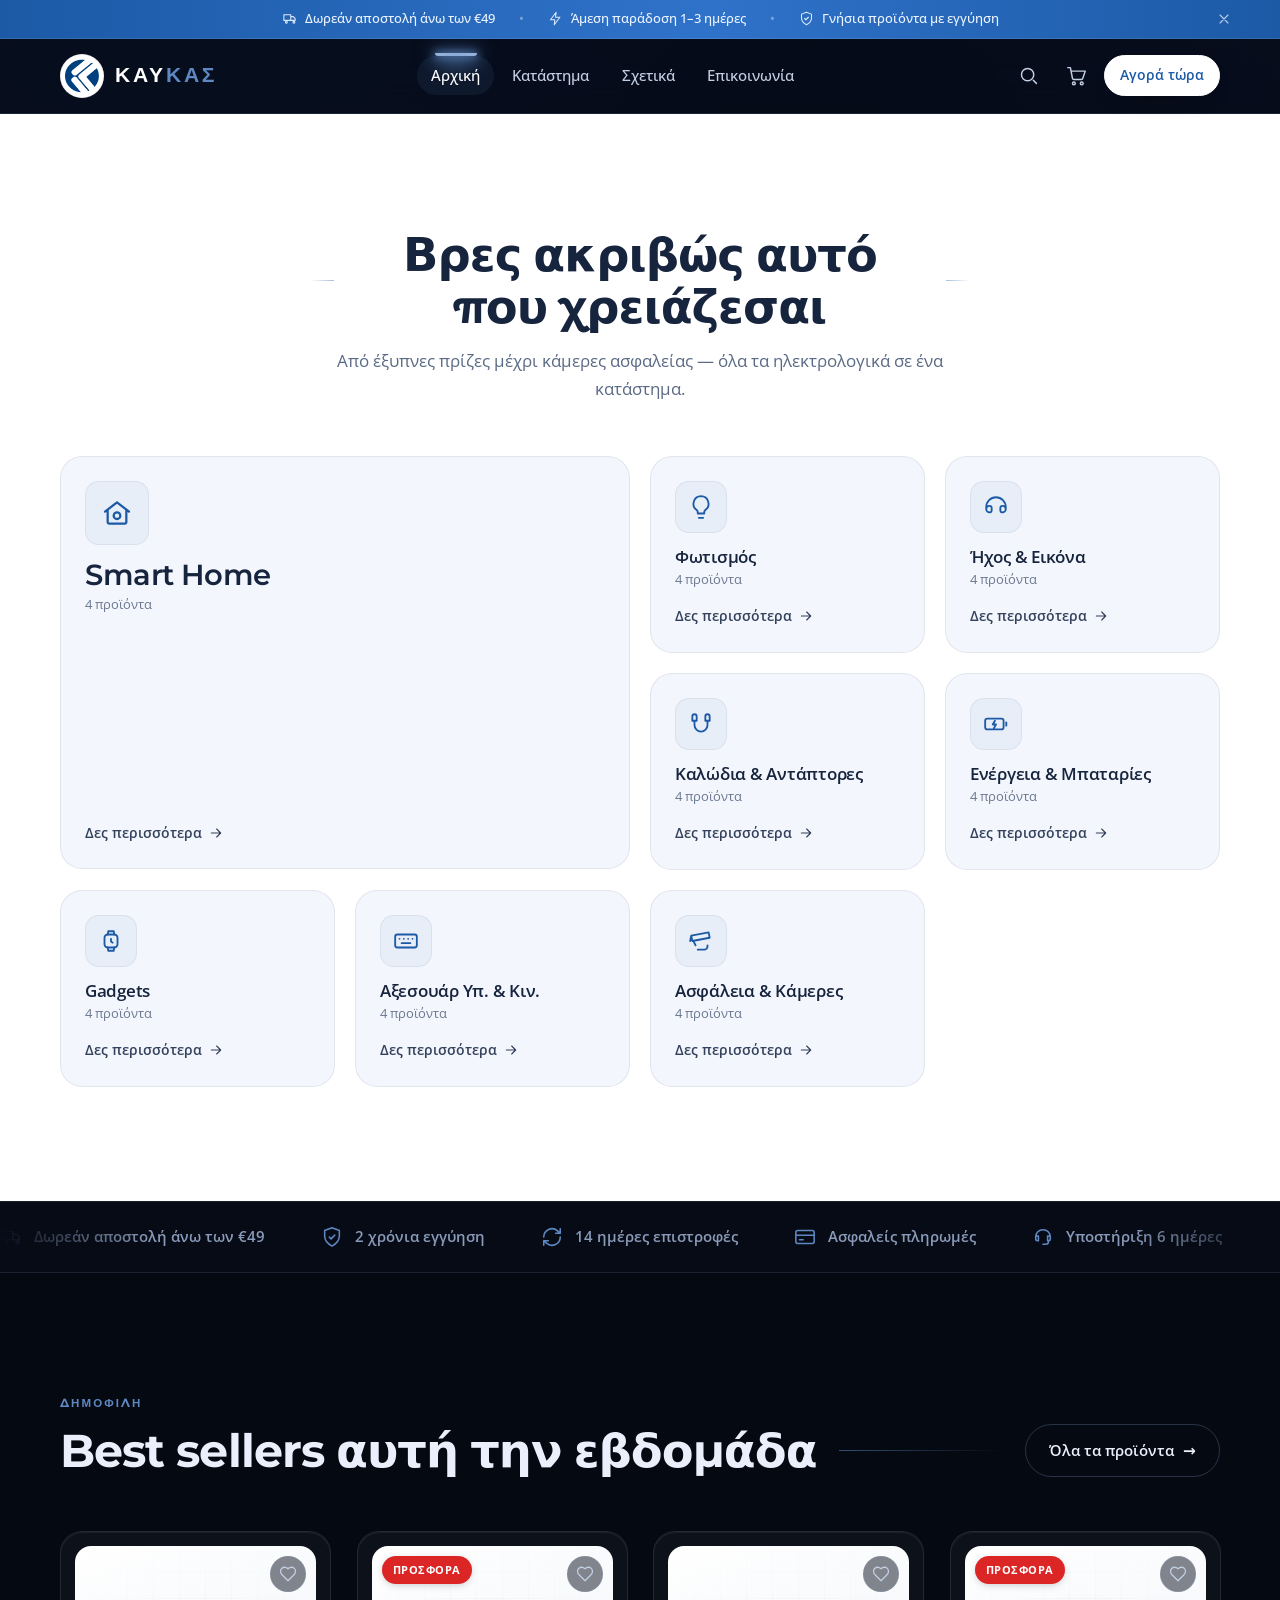
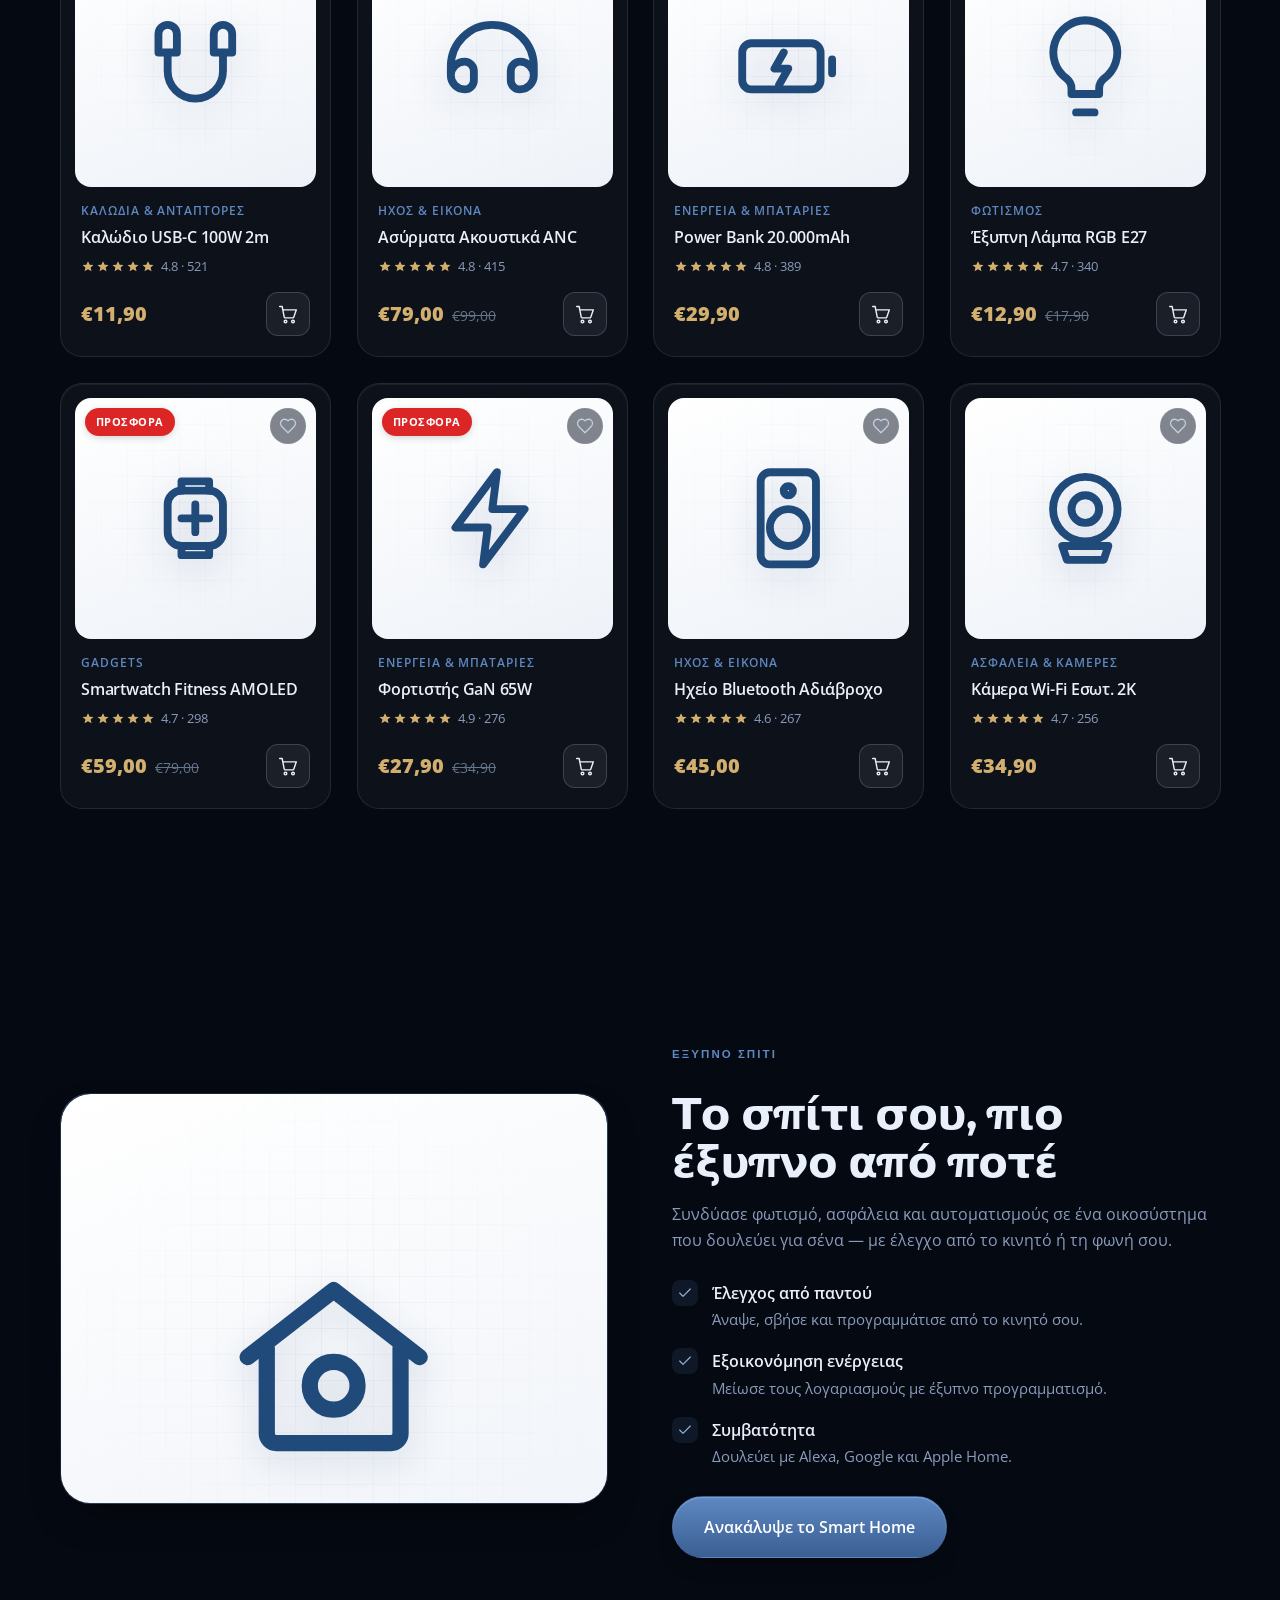
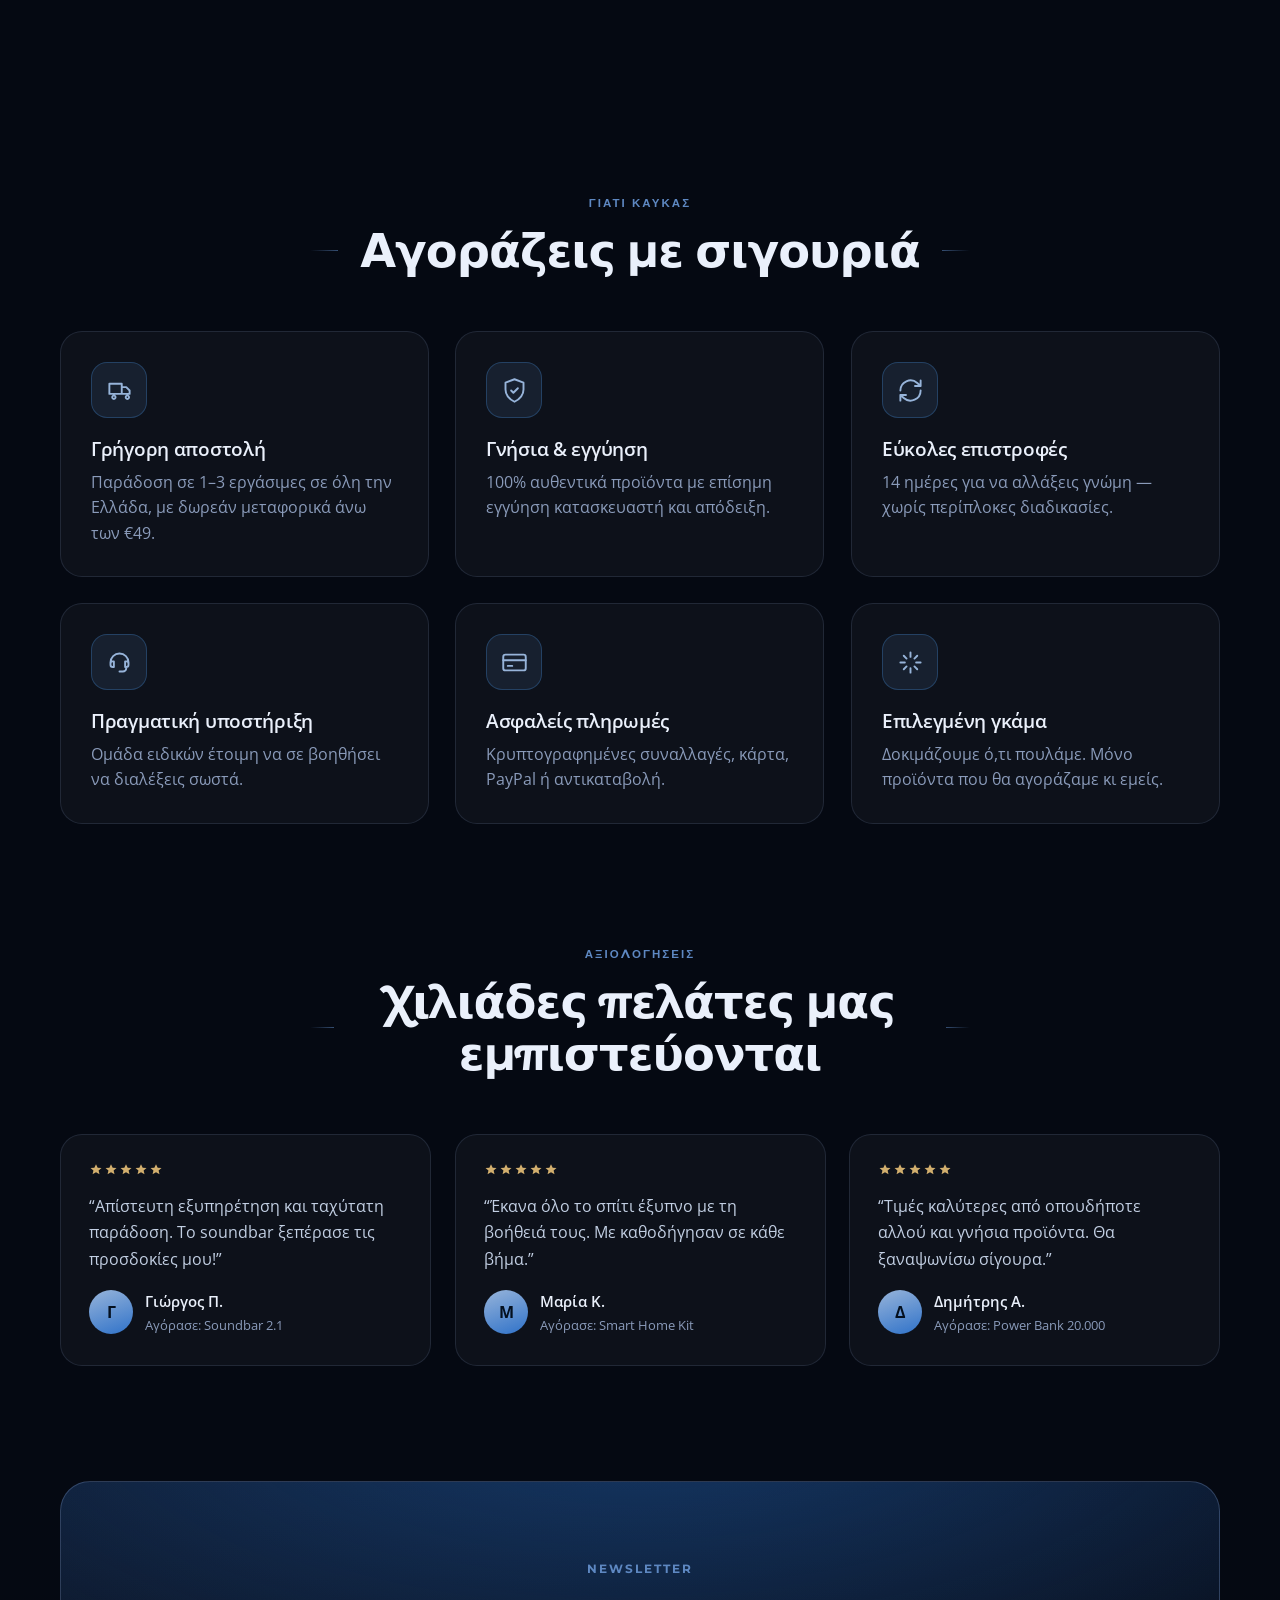
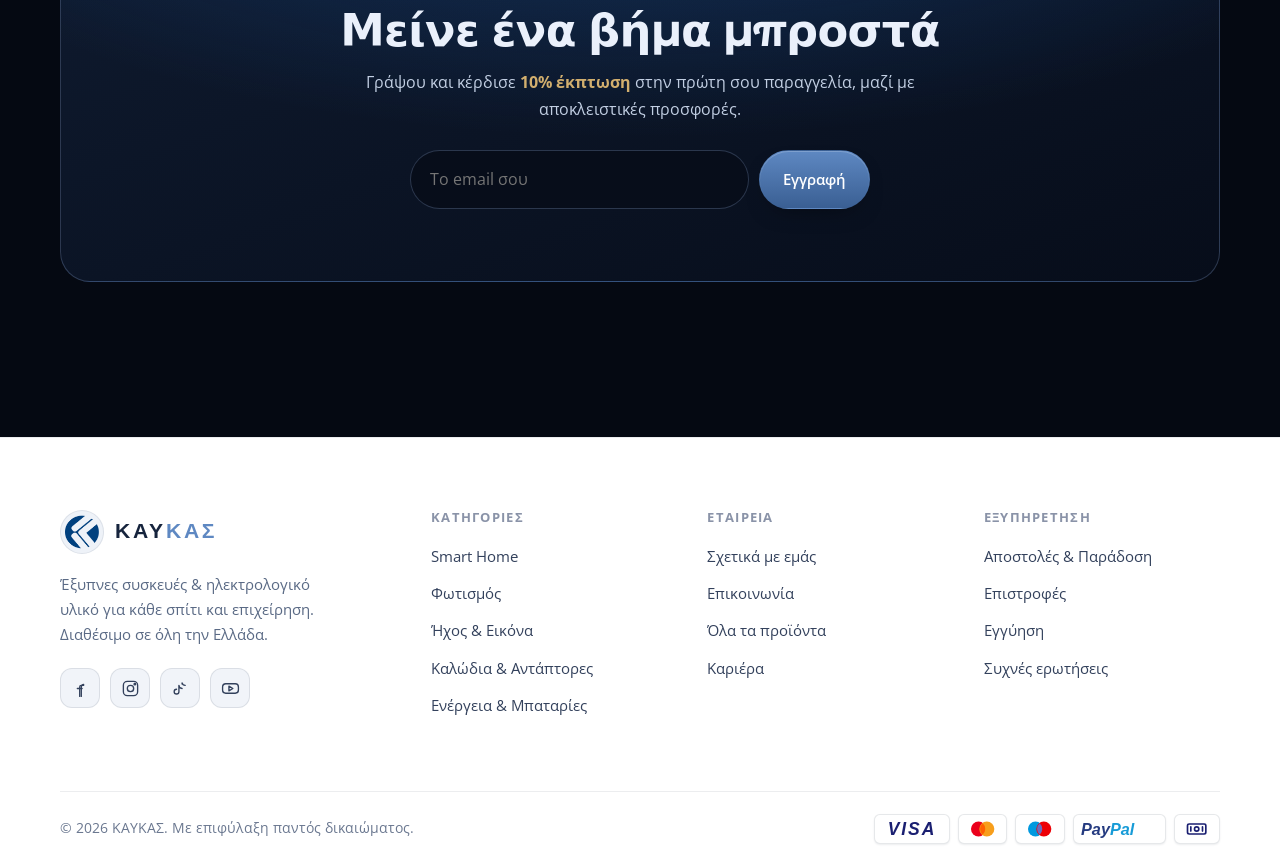
==== index.html @ d7d6495d "ΚΑΥΚΑΣ store — initial site Static multi-page electronics storefront (HTML/CSS/JS).  Co-Authored-By:" ====
<!DOCTYPE html>
<html lang="el">
<head>
  <meta charset="UTF-8">
  <meta name="viewport" content="width=device-width, initial-scale=1">
  <meta name="theme-color" content="#070d1a">
  <title>ΚΑΥΚΑΣ — Έξυπνες συσκευές & ηλεκτρολογικό υλικό</title>
  <meta name="description" content="ΚΑΥΚΑΣ — Έξυπνες συσκευές, gadgets και ηλεκτρολογικό υλικό για κάθε σπίτι και επιχείρηση. Γνήσια προϊόντα, εγγύηση και αποστολή σε όλη την Ελλάδα.">
  <link rel="icon" type="image/png" href="assets/logo.png">
  <link rel="apple-touch-icon" href="assets/logo.png">
  <link rel="preconnect" href="https://fonts.googleapis.com">
  <link rel="preconnect" href="https://fonts.gstatic.com" crossorigin>
  <link href="https://fonts.googleapis.com/css2?family=Montserrat:wght@400;500;600;700;800&family=Open+Sans:wght@300;400;500;600;700&display=swap" rel="stylesheet">
  <link rel="stylesheet" href="assets/css/styles.css">
</head>
<body data-page="home">
  <div id="site-header"></div>

  <main>
    <!-- CATEGORIES -->
    <section class="section" id="categories">
      <div class="container">
        <div class="section-head center reveal">
          <h2>Βρες ακριβώς αυτό που χρειάζεσαι</h2>
          <p>Από έξυπνες πρίζες μέχρι κάμερες ασφαλείας — όλα τα ηλεκτρολογικά σε ένα κατάστημα.</p>
        </div>
        <div class="cat-grid" id="catGrid"></div>
      </div>
    </section>

    <!-- MOVING STRIP (under categories) -->
    <section class="trust-bar">
      <div class="marquee">
        <div class="track" id="trustTrack"></div>
      </div>
    </section>

    <!-- FEATURED PRODUCTS -->
    <section class="section" style="padding-top:clamp(64px,9vw,120px)">
      <div class="container">
        <div class="section-head reveal" style="display:flex;align-items:flex-end;justify-content:space-between;max-width:none;gap:20px;flex-wrap:wrap">
          <div style="flex:1;min-width:0">
            <span class="eyebrow">Δημοφιλή</span>
            <h2>Best sellers αυτή την εβδομάδα</h2>
          </div>
          <a class="btn btn-ghost" href="shop.html">Όλα τα προϊόντα <span style="display:inline-flex">→</span></a>
        </div>
        <div class="product-grid" id="featuredGrid"></div>
      </div>
    </section>

    <!-- SPLIT SHOWCASE -->
    <section class="section">
      <div class="container split">
        <div class="panel reveal">
          <div class="pv" style="--pv-tint:rgba(77,163,255,0.4);border-radius:inherit" id="showcaseVisual"></div>
        </div>
        <div class="reveal" data-delay="1">
          <span class="eyebrow">Έξυπνο σπίτι</span>
          <h2 style="font-size:clamp(1.8rem,4vw,2.7rem);margin-top:14px">Το σπίτι σου, πιο έξυπνο από ποτέ</h2>
          <p style="color:var(--muted);margin-top:14px">Συνδύασε φωτισμό, ασφάλεια και αυτοματισμούς σε ένα οικοσύστημα που δουλεύει για σένα — με έλεγχο από το κινητό ή τη φωνή σου.</p>
          <ul class="check-list">
            <li><span class="ck" id="ck1"></span><div><strong>Έλεγχος από παντού</strong><span>Άναψε, σβήσε και προγραμμάτισε από το κινητό σου.</span></div></li>
            <li><span class="ck" id="ck2"></span><div><strong>Εξοικονόμηση ενέργειας</strong><span>Μείωσε τους λογαριασμούς με έξυπνο προγραμματισμό.</span></div></li>
            <li><span class="ck" id="ck3"></span><div><strong>Συμβατότητα</strong><span>Δουλεύει με Alexa, Google και Apple Home.</span></div></li>
          </ul>
          <a class="btn btn-accent btn-lg" href="shop.html?cat=smart-home" style="margin-top:26px">Ανακάλυψε το Smart Home</a>
        </div>
      </div>
    </section>

    <!-- WHY US -->
    <section class="section">
      <div class="container">
        <div class="section-head center reveal">
          <span class="eyebrow">Γιατί ΚΑΥΚΑΣ</span>
          <h2>Αγοράζεις με σιγουριά</h2>
        </div>
        <div class="feature-grid" id="whyGrid"></div>
      </div>
    </section>

    <!-- TESTIMONIALS -->
    <section class="section" style="padding-top:0">
      <div class="container">
        <div class="section-head center reveal">
          <span class="eyebrow">Αξιολογήσεις</span>
          <h2>Χιλιάδες πελάτες μας εμπιστεύονται</h2>
        </div>
        <div class="testi-grid" id="testiGrid"></div>
      </div>
    </section>

    <!-- CTA -->
    <section class="section" style="padding-top:0">
      <div class="container">
        <div class="cta-banner reveal">
          <span class="eyebrow" style="justify-content:center">Newsletter</span>
          <h2 style="margin-top:14px">Μείνε ένα βήμα μπροστά</h2>
          <p>Γράψου και κέρδισε <b class="text-gold">10% έκπτωση</b> στην πρώτη σου παραγγελία, μαζί με αποκλειστικές προσφορές.</p>
          <form class="subscribe" id="newsletterForm">
            <input type="email" required placeholder="Το email σου" aria-label="Email">
            <button class="btn btn-accent" type="submit">Εγγραφή</button>
          </form>
        </div>
      </div>
    </section>
  </main>

  <div id="site-footer"></div>

  <script src="assets/js/data.js"></script>
  <script src="assets/js/main.js"></script>
  <script>
    document.addEventListener('DOMContentLoaded', () => {
      // check icons (split section)
      const set = (id, name) => { const el = document.getElementById(id); if (el) el.innerHTML = icon(name); };
      set('ck1', 'check'); set('ck2', 'check'); set('ck3', 'check');
      document.getElementById('showcaseVisual').innerHTML = `<span class="glow-blob"></span><span class="device" style="width:42%;height:42%">${icon('smarthome')}</span>`;

      // trust marquee
      const items = [['truck','Δωρεάν αποστολή άνω των €49'],['shield','2 χρόνια εγγύηση'],['refresh','14 ημέρες επιστροφές'],['card','Ασφαλείς πληρωμές'],['headset','Υποστήριξη 6 ημέρες'],['award','Γνήσια προϊόντα'],['cash','Αντικαταβολή']];
      const one = items.map(([ic,t]) => `<span class="item">${icon(ic)} ${t}</span>`).join('');
      document.getElementById('trustTrack').innerHTML = one + one;

      // categories
      document.getElementById('catGrid').innerHTML = CATEGORIES.map((c, i) => `
        <a class="cat-card reveal ${i === 0 ? 'feature' : ''}" data-delay="${(i % 4)}" href="shop.html?cat=${c.slug}">
          <span class="c-glow"></span>
          <span class="c-ic">${icon(c.icon)}</span>
          <div><h3>${c.name}</h3><div class="c-count">${catCount(c.slug)} προϊόντα</div></div>
          <span class="c-arrow">Δες περισσότερα ${icon('arrowRight')}</span>
        </a>`).join('');

      // featured (best sellers by reviews)
      const featured = PRODUCTS.slice().sort((a,b)=>b.reviews-a.reviews).slice(0,8);
      document.getElementById('featuredGrid').innerHTML = featured.map((p,i)=>{ const h=productCard(p); return h.replace('class="product-card reveal"', `class="product-card reveal" data-delay="${(i%4)+1}"`); }).join('');

      // why us
      const why = [
        ['truck','Γρήγορη αποστολή','Παράδοση σε 1–3 εργάσιμες σε όλη την Ελλάδα, με δωρεάν μεταφορικά άνω των €49.'],
        ['shield','Γνήσια & εγγύηση','100% αυθεντικά προϊόντα με επίσημη εγγύηση κατασκευαστή και απόδειξη.'],
        ['refresh','Εύκολες επιστροφές','14 ημέρες για να αλλάξεις γνώμη — χωρίς περίπλοκες διαδικασίες.'],
        ['headset','Πραγματική υποστήριξη','Ομάδα ειδικών έτοιμη να σε βοηθήσει να διαλέξεις σωστά.'],
        ['card','Ασφαλείς πληρωμές','Κρυπτογραφημένες συναλλαγές, κάρτα, PayPal ή αντικαταβολή.'],
        ['spark','Επιλεγμένη γκάμα','Δοκιμάζουμε ό,τι πουλάμε. Μόνο προϊόντα που θα αγοράζαμε κι εμείς.']
      ];
      document.getElementById('whyGrid').innerHTML = why.map((w,i)=>`
        <div class="feature-card reveal" data-delay="${(i%3)+1}">
          <div class="f-ic">${icon(w[0])}</div>
          <h3>${w[1]}</h3><p>${w[2]}</p>
        </div>`).join('');

      // testimonials
      const testi = [
        ['Γιώργος Π.','Αγόρασε: Soundbar 2.1','Απίστευτη εξυπηρέτηση και ταχύτατη παράδοση. Το soundbar ξεπέρασε τις προσδοκίες μου!'],
        ['Μαρία Κ.','Αγόρασε: Smart Home Kit','Έκανα όλο το σπίτι έξυπνο με τη βοήθειά τους. Με καθοδήγησαν σε κάθε βήμα.'],
        ['Δημήτρης Α.','Αγόρασε: Power Bank 20.000','Τιμές καλύτερες από οπουδήποτε αλλού και γνήσια προϊόντα. Θα ξαναψωνίσω σίγουρα.']
      ];
      document.getElementById('testiGrid').innerHTML = testi.map((t,i)=>`
        <div class="testi reveal" data-delay="${(i%3)+1}">
          ${starsHtml(5)}
          <p>“${t[2]}”</p>
          <div class="who"><div class="avatar">${t[0][0]}</div><div><b>${t[0]}</b><small>${t[1]}</small></div></div>
        </div>`).join('');

      scanReveal(document);

      document.getElementById('newsletterForm').addEventListener('submit', (e)=>{ e.preventDefault(); e.target.reset(); toast('Ευχαριστούμε! Έλεγξε το email σου για το κουπόνι.', 'gift'); });
    });
  </script>
</body>
</html>
---- assets/css/styles.css ----
/* =====================================================================
   ΚΑΥΚΑΣ — Premium Electronics Store
   Design system: deep navy + electric-blue glow, glass, gold accents
   Hand-written CSS (no framework) for max performance on any device.
   ===================================================================== */

/* ----------  Design tokens  ---------- */
:root {
  /* Brand navy (sampled from logo) */
  --brand-500: #1c5aa6;
  --brand-400: #2f72c9;
  --brand-300: #4f93e6;

  /* Surfaces (dark) */
  --navy-980: #050912;
  --navy-950: #070d1a;
  --navy-900: #0b1426;
  --navy-850: #0f1b30;
  --navy-800: #142239;
  --navy-700: #1b2c49;

  /* Accent (refined steel blue — understated, not neon) */
  --accent: #5e88c2;
  --accent-bright: #97b4da;
  --accent-soft: rgba(94, 136, 194, 0.12);
  --glow: rgba(94, 136, 194, 0.26);

  /* Premium champagne gold (prices, stars) */
  --gold: #d2af6e;
  --gold-soft: rgba(210, 175, 110, 0.13);

  /* Text */
  --text: #eaf0fb;
  --text-soft: #c2cfe3;
  --muted: #8a9bba;
  --muted-2: #64748b;

  /* Lines & glass */
  --line: rgba(146, 174, 222, 0.14);
  --line-strong: rgba(146, 174, 222, 0.26);
  --glass: rgba(255, 255, 255, 0.035);
  --glass-2: rgba(255, 255, 255, 0.06);

  /* Status */
  --success: #34d399;
  --danger: #f87171;

  /* Shape */
  --r-sm: 10px;
  --r: 16px;
  --r-lg: 22px;
  --r-xl: 30px;

  /* Shadows */
  --shadow-sm: 0 2px 10px rgba(0, 0, 0, 0.25);
  --shadow: 0 18px 40px -18px rgba(0, 0, 0, 0.6);
  --shadow-glow: 0 0 0 1px rgba(77, 163, 255, 0.25), 0 18px 50px -18px rgba(52, 224, 255, 0.35);

  /* Layout */
  --maxw: 1240px;
  --nav-h: 74px;

  /* Motion */
  --ease: cubic-bezier(0.22, 0.61, 0.36, 1);
  --ease-out: cubic-bezier(0.16, 1, 0.3, 1);
  --t-fast: 180ms;
  --t: 320ms;
  --t-slow: 560ms;
}

/* ----------  Reset  ---------- */
*, *::before, *::after { box-sizing: border-box; }
* { margin: 0; }
html { scroll-behavior: smooth; -webkit-text-size-adjust: 100%; }
@media (prefers-reduced-motion: reduce) {
  html { scroll-behavior: auto; }
  *, *::before, *::after {
    animation-duration: 0.001ms !important;
    animation-iteration-count: 1 !important;
    transition-duration: 0.001ms !important;
    scroll-behavior: auto !important;
  }
}

body {
  font-family: "Open Sans", system-ui, -apple-system, "Segoe UI", Roboto, sans-serif;
  color: var(--text);
  background: var(--navy-980);
  line-height: 1.65;
  font-size: 16px;
  -webkit-font-smoothing: antialiased;
  text-rendering: optimizeLegibility;
  overflow-x: hidden;
  min-height: 100vh;
}

/* Ambient background: layered radial glows fixed behind everything */
body::before {
  content: "";
  position: fixed;
  inset: 0;
  z-index: -2;
  background:
    radial-gradient(1000px 680px at 15% -10%, rgba(28, 70, 130, 0.20), transparent 62%),
    radial-gradient(820px 540px at 100% 0%, rgba(60, 90, 140, 0.08), transparent 55%),
    radial-gradient(900px 700px at 50% 120%, rgba(24, 58, 108, 0.12), transparent 60%),
    linear-gradient(180deg, var(--navy-950), var(--navy-980));
}
/* (background grid removed per request — clean ambient gradient only) */

img { max-width: 100%; display: block; }
a { color: inherit; text-decoration: none; }
button { font: inherit; cursor: pointer; border: none; background: none; color: inherit; }
input, select, textarea { font: inherit; color: inherit; }
ul { list-style: none; padding: 0; }

h1, h2, h3, h4 {
  font-family: "Montserrat", system-ui, -apple-system, "Segoe UI", sans-serif;
  font-weight: 700;
  line-height: 1.12;
  letter-spacing: -0.015em;
}

::selection { background: var(--accent); color: #04101f; }

/* ----------  Helpers  ---------- */
.container { width: 100%; max-width: var(--maxw); margin-inline: auto; padding-inline: clamp(18px, 4vw, 40px); }
.section { padding-block: clamp(56px, 9vw, 120px); position: relative; }
/* Section headers — option B: plain label + heading + trailing rule line */
.eyebrow {
  display: inline-block;
  font-family: "Montserrat", sans-serif;
  font-size: 0.72rem; font-weight: 700;
  letter-spacing: 0.18em; text-transform: uppercase;
  color: var(--accent);
  margin-bottom: 12px;
}
.section-head { max-width: 660px; margin-bottom: clamp(32px, 5vw, 54px); }
.section-head.center { margin-inline: auto; text-align: center; }
.section-head p { color: var(--muted); margin-top: 14px; font-size: 1.05rem; }
/* Option B — heading with a trailing rule line */
.section-head h2 {
  font-size: clamp(1.85rem, 4.2vw, 2.9rem); font-weight: 700; letter-spacing: -0.02em; margin-top: 0;
  display: flex; align-items: center; gap: 22px;
}
.section-head h2::after {
  content: ""; flex: 1; min-width: 24px; height: 1px;
  background: linear-gradient(90deg, rgba(94,136,194,0.55), transparent);
}
.section-head.center h2 { justify-content: center; }
.section-head.center h2::before {
  content: ""; flex: 1; min-width: 24px; height: 1px;
  background: linear-gradient(90deg, transparent, rgba(94,136,194,0.55));
}
.text-gold { color: var(--gold); }
.text-accent { color: var(--accent); }
.grad-text {
  background: linear-gradient(100deg, #fff 10%, var(--accent-bright) 55%, var(--accent) 95%);
  -webkit-background-clip: text; background-clip: text; color: transparent;
}

/* ----------  Buttons  ---------- */
.btn {
  --bg: var(--glass-2);
  display: inline-flex; align-items: center; justify-content: center; gap: 0.6em;
  padding: 0.85em 1.5em;
  border-radius: 999px;
  font-weight: 600; font-size: 0.96rem;
  border: 1px solid var(--line-strong);
  background: var(--bg);
  color: var(--text);
  cursor: pointer;
  transition: transform var(--t-fast) var(--ease), box-shadow var(--t) var(--ease),
              border-color var(--t) var(--ease), background var(--t) var(--ease), color var(--t) var(--ease);
  white-space: nowrap;
}
.btn svg { width: 1.15em; height: 1.15em; }
.btn:hover { transform: scale(1.05); }
.btn:active { transform: scale(0.97); }
.btn:focus-visible { outline: 2px solid var(--accent-bright); outline-offset: 3px; }

.btn-primary {
  background: linear-gradient(180deg, var(--brand-400), var(--brand-500));
  border-color: transparent;
  color: #fff;
  box-shadow: 0 10px 24px -14px rgba(0,0,0,0.6), inset 0 1px 0 rgba(255,255,255,0.18);
}

.btn-accent {
  background: linear-gradient(180deg, #5e88c2, #3a5f93);
  border-color: transparent; color: #fff;
  box-shadow: 0 10px 24px -14px rgba(0,0,0,0.6), inset 0 1px 0 rgba(255,255,255,0.2);
}

.btn-ghost { background: transparent; }
.btn-ghost:hover { background: var(--glass-2); border-color: var(--line-strong); }

/* white button with blue letters (nav CTA + cart checkout) */
.btn-white {
  background: #ffffff; color: var(--brand-500); border-color: #ffffff;
  box-shadow: 0 10px 24px -14px rgba(0,0,0,0.45);
}
.btn-white svg { color: var(--brand-500); }
.btn-white:hover { background: #eaf1fb; color: var(--brand-500); box-shadow: 0 14px 30px -14px rgba(0,0,0,0.5); }

.btn-block { width: 100%; }
.btn-lg { padding: 1.02em 1.9em; font-size: 1.02rem; }
.btn-sm { padding: 0.6em 1.1em; font-size: 0.86rem; }

/* ----------  Glass card  ---------- */
.glass {
  background: var(--glass);
  border: 1px solid var(--line);
  border-radius: var(--r-lg);
  backdrop-filter: blur(14px) saturate(120%);
  -webkit-backdrop-filter: blur(14px) saturate(120%);
}

/* ====================================================================
   HEADER / NAV
   ==================================================================== */
/* wrapper is transparent so the sticky header sticks to the page, not the wrapper */
#site-header { display: contents; }

/* Announcement bar (scrolls away above the sticky header) */
.announcement-bar {
  position: relative; z-index: 51;
  background: linear-gradient(90deg, var(--brand-500), var(--brand-400) 55%, var(--brand-500));
  color: #eaf3ff; font-size: 0.82rem; font-weight: 500;
  border-bottom: 1px solid rgba(255, 255, 255, 0.10);
}
.announcement-bar.hide { display: none; }
.ann-inner { position: relative; max-width: var(--maxw); margin-inline: auto; padding: 8px clamp(40px, 6vw, 56px); display: flex; align-items: center; justify-content: center; gap: 24px; }
.ann-item { display: inline-flex; align-items: center; gap: 8px; white-space: nowrap; }
.ann-item svg { width: 15px; height: 15px; opacity: 0.92; }
.ann-sep { opacity: 0.4; }
.ann-close { position: absolute; right: clamp(8px, 3vw, 24px); top: 50%; transform: translateY(-50%); width: 26px; height: 26px; border-radius: 7px; display: grid; place-items: center; color: #eaf3ff; opacity: 0.75; transition: opacity var(--t-fast), background var(--t-fast); }
.ann-close:hover { opacity: 1; background: rgba(255, 255, 255, 0.14); }
.ann-close svg { width: 16px; height: 16px; }

/* Full-width sticky header */
.site-header {
  position: sticky; top: 0; z-index: 50;
  background: rgba(7, 12, 24, 0.72);
  border-bottom: 1px solid var(--line);
  backdrop-filter: blur(16px) saturate(140%);
  -webkit-backdrop-filter: blur(16px) saturate(140%);
  transition: background var(--t) var(--ease), border-color var(--t) var(--ease), box-shadow var(--t) var(--ease);
}
.site-header.scrolled {
  background: rgba(6, 11, 22, 0.9);
  border-color: var(--line-strong);
  box-shadow: 0 12px 34px -18px rgba(0, 0, 0, 0.8);
}
.nav {
  max-width: var(--maxw); margin-inline: auto;
  height: var(--nav-h);
  display: flex; align-items: center; gap: 20px;
  padding-inline: clamp(16px, 4vw, 40px);
}

.brand { display: inline-flex; align-items: center; gap: 11px; flex-shrink: 0; }
.brand .brand-logo { width: 44px; height: 44px; border-radius: 50%; background: #fff; display: grid; place-items: center; padding: 5px; flex-shrink: 0; box-shadow: inset 0 0 0 1px rgba(0,0,0,0.05); }
.brand .brand-logo img { width: 100%; height: 100%; object-fit: contain; display: block; }
.brand .logo { width: 40px; height: 40px; }
.brand .wordmark {
  font-family: "Montserrat", sans-serif; font-weight: 800;
  font-size: 1.32rem; letter-spacing: 0.13em; color: #fff;
}
.brand .wordmark b { color: var(--accent); font-weight: 800; }

@media (max-width: 720px) {
  .ann-item.opt { display: none; }
  .ann-inner { padding-inline: 40px; }
}

.nav-links { display: flex; align-items: center; gap: 4px; margin-inline: auto; position: relative; }
.nav-links a {
  position: relative; z-index: 1; padding: 0.5em 0.95em; border-radius: 999px;
  font-size: 0.93rem; font-weight: 500; color: var(--text-soft);
  transition: color var(--t-fast) var(--ease);
}
.nav-links a:hover { color: #fff; }
.nav-links a.active { color: #fff; }

/* tubelight active indicator — a glowing "lamp" that slides between items */
.nav-lamp {
  position: absolute; top: 0; left: 0; height: 100%; width: 0; z-index: 0;
  border-radius: 999px; background: rgba(94, 136, 194, 0.10);
  opacity: 0; pointer-events: none;
  transition: left 0.34s cubic-bezier(.22,.61,.36,1), width 0.34s cubic-bezier(.22,.61,.36,1), opacity 0.2s var(--ease);
}
.nav-lamp .tube {
  position: absolute; top: -3px; left: 50%; transform: translateX(-50%);
  width: 60%; max-width: 42px; height: 3px; border-radius: 0 0 6px 6px;
  background: var(--accent-bright);
  box-shadow: 0 0 9px 1px var(--accent), 0 0 20px 4px rgba(94, 136, 194, 0.45);
}
.nav-lamp .tube::after {
  content: ""; position: absolute; top: 1px; left: 50%; transform: translateX(-50%);
  width: 150%; height: 24px; border-radius: 50%;
  background: radial-gradient(ellipse at top, rgba(94, 136, 194, 0.38), transparent 72%);
  filter: blur(5px);
}
@media (prefers-reduced-motion: reduce) { .nav-lamp { transition: opacity 0.2s; } }

.nav-actions { display: flex; align-items: center; gap: 6px; flex-shrink: 0; }
.icon-btn {
  width: 42px; height: 42px; border-radius: 50%;
  display: grid; place-items: center; color: var(--text-soft);
  border: 1px solid transparent;
  transition: color var(--t-fast) var(--ease), background var(--t-fast) var(--ease), border-color var(--t-fast) var(--ease);
  position: relative;
}
.icon-btn svg { width: 21px; height: 21px; }
.icon-btn:hover { color: #fff; background: var(--glass-2); border-color: var(--line); }
.icon-btn:focus-visible { outline: 2px solid var(--accent-bright); outline-offset: 2px; }
.cart-badge {
  position: absolute; top: -2px; right: -2px; min-width: 19px; height: 19px; padding: 0 5px;
  border-radius: 999px; background: var(--accent); color: #04101f;
  font-size: 0.68rem; font-weight: 800; display: grid; place-items: center;
  border: 2px solid var(--navy-950);
  transform: scale(0); transition: transform var(--t) var(--ease-out);
}
.cart-badge.show { transform: scale(1); }
.cart-badge.bump { animation: badgeBump 0.4s var(--ease); }
@keyframes badgeBump { 0% { transform: scale(1); } 40% { transform: scale(1.4); } 100% { transform: scale(1); } }

.nav-cta { display: inline-flex; }
.menu-toggle { display: none; }

/* mobile nav panel */
.mobile-panel {
  position: fixed; inset: 0; z-index: 49;
  background: rgba(5, 9, 18, 0.7);
  backdrop-filter: blur(6px);
  opacity: 0; visibility: hidden; transition: opacity var(--t) var(--ease), visibility var(--t);
}
.mobile-panel.open { opacity: 1; visibility: visible; }
.mobile-panel .inner {
  position: absolute; top: 0; right: 0; height: 100%; width: min(86vw, 360px);
  background: var(--navy-900); border-left: 1px solid var(--line);
  padding: 26px; display: flex; flex-direction: column; gap: 8px;
  transform: translateX(100%); transition: transform var(--t-slow) var(--ease-out);
  overflow-y: auto;
}
.mobile-panel.open .inner { transform: translateX(0); }
.mobile-panel a {
  padding: 14px 16px; border-radius: var(--r); font-size: 1.05rem; font-weight: 500;
  color: var(--text-soft); display: flex; align-items: center; justify-content: space-between;
  border: 1px solid transparent; transition: background var(--t-fast), color var(--t-fast), border-color var(--t-fast);
}
.mobile-panel a:not(.btn) svg { width: 18px; height: 18px; flex-shrink: 0; color: var(--accent); }
.mobile-panel a:hover, .mobile-panel a.active { background: var(--glass-2); color: #fff; border-color: var(--line); }
.mobile-panel .mp-head { display: flex; align-items: center; justify-content: space-between; margin-bottom: 14px; }

/* ====================================================================
   CART DRAWER
   ==================================================================== */
.drawer-scrim {
  position: fixed; inset: 0; z-index: 60; background: rgba(5, 9, 18, 0.6);
  backdrop-filter: blur(6px); opacity: 0; visibility: hidden;
  transition: opacity var(--t) var(--ease), visibility var(--t);
}
.drawer-scrim.open { opacity: 1; visibility: visible; }
.drawer {
  position: fixed; top: 0; right: 0; z-index: 61; height: 100%;
  width: min(94vw, 420px); background: var(--navy-900);
  border-left: 1px solid var(--line);
  transform: translateX(100%); transition: transform var(--t-slow) var(--ease-out), box-shadow var(--t);
  display: flex; flex-direction: column;
}
.drawer.open { transform: translateX(0); box-shadow: -30px 0 60px -20px rgba(0,0,0,0.7); }
.drawer-head { display: flex; align-items: center; justify-content: space-between; padding: 22px 22px 16px; border-bottom: 1px solid var(--line); }
.drawer-head h3 { font-size: 1.3rem; }
.drawer-body { flex: 1; overflow-y: auto; padding: 16px 22px; display: flex; flex-direction: column; gap: 14px; }
.drawer-foot { padding: 18px 22px 24px; border-top: 1px solid var(--line); background: var(--navy-850); }
.drawer-foot .row { display: flex; align-items: baseline; justify-content: space-between; margin-bottom: 14px; }
.drawer-foot .row .total { font-size: 1.4rem; font-weight: 800; color: var(--gold); font-family: "Open Sans", sans-serif; }

.mini-item { display: grid; grid-template-columns: 64px 1fr auto; gap: 12px; align-items: center; }
.mini-item .thumb { width: 64px; height: 64px; border-radius: var(--r-sm); overflow: hidden; }
.mini-item .mi-name { font-size: 0.92rem; font-weight: 600; line-height: 1.3; }
.mini-item .mi-meta { font-size: 0.82rem; color: var(--muted); margin-top: 3px; }
.mini-item .mi-price { color: var(--gold); font-weight: 700; }
.mini-item .mi-remove { color: var(--muted); width: 30px; height: 30px; border-radius: 8px; display: grid; place-items: center; transition: color var(--t-fast), background var(--t-fast); }
.mini-item .mi-remove:hover { color: var(--danger); background: rgba(248,113,113,0.1); }

.empty-state { text-align: center; color: var(--muted); padding: 40px 10px; display: flex; flex-direction: column; align-items: center; gap: 14px; }
.empty-state svg { width: 54px; height: 54px; opacity: 0.5; }

/* ====================================================================
   PRODUCT VISUAL (generated, no external images)
   ==================================================================== */
.pv {
  position: relative; aspect-ratio: 1 / 1; border-radius: var(--r);
  overflow: hidden; display: grid; place-items: center;
  background: linear-gradient(160deg, #ffffff, #eef2f8);
  isolation: isolate;
}
.pv::before {
  content: ""; position: absolute; inset: 0;
  background-image:
    linear-gradient(rgba(28,60,110,0.045) 1px, transparent 1px),
    linear-gradient(90deg, rgba(28,60,110,0.045) 1px, transparent 1px);
  background-size: 26px 26px;
  -webkit-mask-image: radial-gradient(circle at 50% 45%, #000, transparent 72%);
  mask-image: radial-gradient(circle at 50% 45%, #000, transparent 72%);
}
.pv .glow-blob { display: none; }
.pv .device {
  position: relative; z-index: 2; width: 46%; height: 46%;
  color: #1f4a7a; filter: drop-shadow(0 10px 18px rgba(28,60,110,0.16));
  transition: transform var(--t-slow) var(--ease-out);
}
.pv .device svg { width: 100%; height: 100%; }
/* real product photo (swap-in): drop files in assets/img/products and set p.img */
.pv img { position: relative; z-index: 2; width: 80%; height: 80%; object-fit: contain; }

/* ====================================================================
   PRODUCT CARD
   ==================================================================== */
.product-grid { display: grid; gap: clamp(16px, 2.4vw, 26px); grid-template-columns: repeat(auto-fill, minmax(250px, 1fr)); }

.product-card {
  position: relative; display: flex; flex-direction: column;
  background: var(--glass); border: 1px solid var(--line); border-radius: var(--r-lg);
  padding: 14px; overflow: hidden;
  transition: transform var(--t) var(--ease), border-color var(--t) var(--ease), box-shadow var(--t) var(--ease), background var(--t) var(--ease);
}
.product-card::after {
  content: ""; position: absolute; inset: 0; border-radius: inherit; pointer-events: none;
  box-shadow: inset 0 1px 0 rgba(255,255,255,0.06); transition: box-shadow var(--t) var(--ease);
}
.product-card:hover {
  transform: scale(1.035); border-color: var(--line-strong);
  background: var(--glass-2);
  box-shadow: var(--shadow);
}
.product-card:hover .pv .device { transform: scale(1.08); }
.product-card .pv-wrap { position: relative; }
.product-card .badges { position: absolute; top: 10px; left: 10px; display: flex; flex-direction: column; gap: 6px; z-index: 3; }
.badge {
  font-size: 0.7rem; font-weight: 700; letter-spacing: 0.04em; text-transform: uppercase;
  padding: 4px 10px; border-radius: 999px; border: 1px solid transparent;
  box-shadow: 0 2px 8px -2px rgba(0,0,0,0.25);
}
.badge.new { background: #2f5f9c; color: #fff; }
.badge.sale { background: #dc2626; color: #fff; }
.badge.hot { background: #c79a3f; color: #2e2206; }

.wish-btn {
  position: absolute; top: 10px; right: 10px; z-index: 3;
  width: 36px; height: 36px; border-radius: 50%; display: grid; place-items: center;
  background: rgba(8,15,28,0.5); border: 1px solid var(--line); color: var(--text-soft);
  backdrop-filter: blur(6px);
  transition: color var(--t-fast), background var(--t-fast), transform var(--t-fast);
}
.wish-btn svg { width: 18px; height: 18px; fill: none; stroke: currentColor; }
.wish-btn:hover { color: var(--accent); transform: scale(1.08); }
.wish-btn.active { color: var(--danger); }
.wish-btn.active svg { fill: var(--danger); stroke: var(--danger); }

.pc-body { padding: 14px 6px 6px; display: flex; flex-direction: column; flex: 1; }
.pc-cat { font-size: 0.74rem; letter-spacing: 0.08em; text-transform: uppercase; color: var(--accent); font-weight: 600; }
.pc-name { font-family: "Open Sans", sans-serif; font-weight: 600; font-size: 1.02rem; margin-top: 6px; line-height: 1.35; }
.pc-name a { transition: color var(--t-fast); }
.pc-name a:hover { color: var(--accent); }
.pc-rating { display: flex; align-items: center; gap: 6px; margin-top: 8px; font-size: 0.82rem; color: var(--muted); }
.stars { display: inline-flex; gap: 1px; color: var(--gold); }
.stars svg { width: 14px; height: 14px; }
.pc-foot { margin-top: auto; padding-top: 14px; display: flex; align-items: center; justify-content: space-between; gap: 10px; }
.price { display: flex; align-items: baseline; gap: 8px; }
.price .now { font-family: "Open Sans", sans-serif; font-weight: 800; font-size: 1.25rem; color: var(--gold); }
.price .was { font-size: 0.9rem; color: var(--muted-2); text-decoration: line-through; }
.add-btn {
  width: 44px; height: 44px; border-radius: 12px; display: grid; place-items: center;
  background: var(--glass-2); border: 1px solid var(--line-strong); color: var(--text);
  transition: background var(--t-fast), color var(--t-fast), transform var(--t-fast), box-shadow var(--t-fast);
}
.add-btn svg { width: 20px; height: 20px; }
.add-btn:hover { background: var(--accent); color: #04101f; transform: scale(1.12); }
.add-btn:active { transform: scale(0.94); }

/* ====================================================================
   HERO + CELESTIAL ORRERY (animated backdrop behind the copy)
   ==================================================================== */
.hero {
  position: relative; overflow: hidden;
  min-height: clamp(520px, 80vh, 780px);
  display: grid; place-items: center;
  padding-block: clamp(30px, 6vw, 70px);
}

/* --- content sits above the orrery --- */
.hero-content {
  position: relative; z-index: 10; flex: 1; width: 100%;
  display: flex; flex-direction: column; align-items: center; justify-content: space-between;
  text-align: center; gap: clamp(26px, 5vw, 56px);
  padding-block: clamp(26px, 5vw, 60px);
}
.hero-top, .hero-bottom { display: flex; flex-direction: column; align-items: center; width: 100%; }
.hero h1 { font-size: clamp(2.1rem, 5.4vw, 4rem); line-height: 1.06; max-width: 17ch; }
.hero h1 .line { display: block; }
.hero p.lead { font-size: clamp(1.02rem, 1.5vw, 1.2rem); color: var(--text-soft); margin-top: 2px; max-width: 48ch; }
.hero-cta { display: flex; flex-wrap: wrap; gap: 14px; margin-top: 26px; justify-content: center; }
.hero-stats { display: flex; gap: clamp(20px, 4vw, 46px); margin-top: 36px; flex-wrap: wrap; justify-content: center; }
.hero-stats .stat { position: relative; padding-inline: clamp(2px, 1.5vw, 12px); }
.hero-stats .stat + .stat::before { content: ""; position: absolute; left: 0; top: 12%; height: 76%; width: 1px; background: var(--line); }
.hero-stats .stat .num { font-family: "Montserrat", sans-serif; font-size: clamp(1.55rem, 3vw, 2.1rem); font-weight: 800; color: #fff; }
.hero-stats .stat .lbl { font-size: 0.83rem; color: var(--muted); margin-top: 2px; }
.hero-stats .stat .num b { color: var(--accent); }

.pill {
  display: inline-flex; align-items: center; gap: 9px; padding: 7px 7px 7px 14px;
  border-radius: 999px; background: var(--glass); border: 1px solid var(--line);
  font-size: 0.85rem; color: var(--text-soft); margin-bottom: 24px;
  backdrop-filter: blur(8px);
}
.pill .dot { width: 8px; height: 8px; border-radius: 50%; background: var(--success); box-shadow: 0 0 0 4px rgba(52,211,153,0.18); }
.pill .tag { background: var(--accent-soft); color: var(--accent-bright); padding: 3px 10px; border-radius: 999px; font-weight: 600; font-size: 0.78rem; }

/* --- the orrery backdrop --- */
.orrery { position: absolute; inset: 0; z-index: 1; display: grid; place-items: center; pointer-events: none; }
.orrery-field { position: relative; width: clamp(320px, 56vw, 600px); aspect-ratio: 1; }

.orbit {
  position: absolute; top: 50%; left: 50%; border-radius: 50%;
  border: 1px solid rgba(47, 114, 201, 0.55);
  box-shadow: 0 0 18px rgba(47, 114, 201, 0.16), inset 0 0 34px rgba(47, 114, 201, 0.05);
  animation: orbit-rotate linear infinite;
}
.orbit-1 { width: 30%; height: 30%; animation-duration: 16s; }
.orbit-2 { width: 52%; height: 52%; animation-duration: 26s; animation-direction: reverse; }
.orbit-3 { width: 76%; height: 76%; animation-duration: 40s; }
.orbit-4 { width: 100%; height: 100%; animation-duration: 54s; animation-direction: reverse; border-style: dashed; border-color: rgba(47,114,201,0.40); }
.planet {
  position: absolute; top: -5px; left: 50%; transform: translateX(-50%);
  width: 10px; height: 10px; border-radius: 50%;
  background: var(--accent-bright);
  box-shadow: 0 0 12px var(--glow), 0 0 4px #fff;
}
.orbit-1 .planet { width: 8px; height: 8px; background: var(--accent); }
.orbit-4 .planet { width: 12px; height: 12px; }

/* center logo */
.orrery-core {
  position: absolute; top: 50%; left: 50%; z-index: 3;
  transform: translate(-50%, -50%);
  width: clamp(124px, 16vw, 176px); height: clamp(124px, 16vw, 176px);
  display: grid; place-items: center;
}
.orrery-core::before {
  content: ""; position: absolute; inset: -40%; border-radius: 50%;
  background: radial-gradient(circle, rgba(94,136,194,0.26), rgba(60,95,150,0.12) 44%, transparent 70%);
}
.orrery-core img, .orrery-core svg {
  width: 100%; height: 100%; object-fit: contain; position: relative; z-index: 1;
  filter: drop-shadow(0 0 16px rgba(94,136,194,0.5)) drop-shadow(0 0 46px rgba(60,95,150,0.32));
}

@keyframes orbit-rotate {
  from { transform: translate(-50%, -50%) rotate(0deg); }
  to   { transform: translate(-50%, -50%) rotate(360deg); }
}
@keyframes corePulse {
  0%, 100% { transform: translate(-50%, -50%) scale(1); }
  50%      { transform: translate(-50%, -50%) scale(1.045); }
}
@keyframes spin { to { transform: rotate(360deg); } }
@keyframes floaty { 0%,100% { transform: translateY(-3%); } 50% { transform: translateY(4%); } }

/* twinkling glyph sparks */
.glyph-field { position: absolute; inset: 0; z-index: 1; pointer-events: none; }
.glyph-container { position: absolute; }
.glyph-1 { top: 17%; left: 15%; animation: floaty 8s ease-in-out infinite; }
.glyph-2 { top: 24%; right: 13%; animation: floaty 11s ease-in-out infinite reverse; }
.glyph-3 { bottom: 19%; left: 20%; animation: floaty 9s ease-in-out infinite; }
.glyph-part { position: absolute; background: var(--accent); border-radius: 2px; animation: twinkle ease-in-out infinite; }
.glyph-part.part-1 { width: 18px; height: 2px; animation-duration: 4s; }
.glyph-part.part-2 { width: 2px; height: 18px; animation-duration: 4s; animation-delay: .35s; }
.glyph-part.part-3 { width: 12px; height: 2px; transform: rotate(45deg); animation-duration: 5s; animation-delay: .7s; }
@keyframes twinkle {
  0%, 100% { opacity: 0; transform: scale(0.8); }
  50%      { opacity: 0.32; transform: scale(1); }
}

@media (max-width: 620px) {
  .hero { min-height: clamp(440px, 64vh, 580px); }
}

/* ====================================================================
   MARQUEE / TRUST BAR
   ==================================================================== */
.trust-bar { border-block: 1px solid var(--line); background: rgba(8,15,28,0.4); }
.marquee { overflow: hidden; -webkit-mask-image: linear-gradient(90deg, transparent, #000 12%, #000 88%, transparent); mask-image: linear-gradient(90deg, transparent, #000 12%, #000 88%, transparent); }
.marquee .track { display: flex; gap: 56px; width: max-content; animation: scrollx 32s linear infinite; padding-block: 22px; }
.marquee:hover .track { animation-play-state: paused; }
.marquee .item { display: inline-flex; align-items: center; gap: 12px; color: var(--muted); font-weight: 600; font-size: 0.96rem; white-space: nowrap; }
.marquee .item svg { width: 22px; height: 22px; color: var(--accent); }
@keyframes scrollx { to { transform: translateX(-50%); } }

/* ====================================================================
   CATEGORY GRID
   ==================================================================== */
.cat-grid { display: grid; gap: clamp(14px, 2vw, 20px); grid-template-columns: repeat(4, 1fr); }
.cat-card {
  position: relative; display: flex; flex-direction: column; gap: 14px;
  padding: 24px; border-radius: var(--r-lg); min-height: 180px;
  background: var(--glass); border: 1px solid var(--line); overflow: hidden;
  transition: transform var(--t) var(--ease), border-color var(--t) var(--ease), box-shadow var(--t) var(--ease);
}
.cat-card .c-glow { display: none; }
.cat-card .c-ic { width: 52px; height: 52px; border-radius: 14px; display: grid; place-items: center; background: linear-gradient(160deg, var(--navy-700), var(--navy-850)); border: 1px solid var(--line); color: var(--accent); position: relative; z-index: 2; transition: color var(--t), transform var(--t); }
.cat-card .c-ic svg { width: 26px; height: 26px; }
.cat-card h3 { font-family: "Open Sans", sans-serif; font-size: 1.08rem; font-weight: 600; position: relative; z-index: 2; }
.cat-card .c-count { font-size: 0.82rem; color: var(--muted); margin-top: 3px; position: relative; z-index: 2; }
.cat-card .c-arrow { margin-top: auto; display: inline-flex; align-items: center; gap: 6px; color: var(--text-soft); font-size: 0.86rem; font-weight: 600; position: relative; z-index: 2; transition: gap var(--t), color var(--t); }
.cat-card .c-arrow svg { width: 16px; height: 16px; }
.cat-card:hover { transform: scale(1.04); border-color: var(--line-strong); box-shadow: var(--shadow); }
.cat-card:hover .c-ic { color: var(--accent-bright); transform: scale(1.06); }
.cat-card:hover .c-arrow { gap: 12px; color: var(--accent); }
/* feature large first card */
.cat-card.feature { grid-column: span 2; grid-row: span 2; min-height: 380px; justify-content: flex-end; }
.cat-card.feature .c-ic { width: 64px; height: 64px; }
.cat-card.feature .c-ic svg { width: 32px; height: 32px; }
.cat-card.feature h3 { font-family: "Montserrat", serif; font-size: 1.8rem; }
.cat-card.feature .c-glow { width: 260px; height: 260px; }

/* white top (categories) section */
#categories { background: #ffffff; }
#categories .section-head h2 { color: #16243d; }
#categories .section-head p { color: #5a6a85; }
#categories .cat-card { background: #f3f6fc; border-color: rgba(15,30,55,0.08); }
#categories .cat-card .c-glow { display: none; }
#categories .cat-card .c-ic { background: #e7eef8; border-color: rgba(15,30,55,0.06); color: var(--brand-500); }
#categories .cat-card h3 { color: #16243d; }
#categories .cat-card .c-count { color: #6b7890; }
#categories .cat-card .c-arrow { color: #33415c; }
#categories .cat-card:hover { border-color: rgba(94,136,194,0.55); box-shadow: 0 18px 40px -22px rgba(15,30,55,0.28); }
#categories .cat-card:hover .c-ic { color: var(--accent); }
#categories .cat-card:hover .c-arrow { color: var(--accent); }

/* ====================================================================
   FEATURE / WHY-US
   ==================================================================== */
.feature-grid { display: grid; grid-template-columns: repeat(3, 1fr); gap: clamp(16px, 2.4vw, 26px); }
.feature-card { padding: 30px; border-radius: var(--r-lg); background: var(--glass); border: 1px solid var(--line); transition: transform var(--t) var(--ease), border-color var(--t) var(--ease); }
.feature-card:hover { transform: scale(1.03); border-color: var(--line-strong); }
.feature-card .f-ic { width: 56px; height: 56px; border-radius: 16px; display: grid; place-items: center; background: var(--accent-soft); color: var(--accent-bright); margin-bottom: 20px; box-shadow: inset 0 0 0 1px rgba(77,163,255,0.25); }
.feature-card .f-ic svg { width: 27px; height: 27px; }
.feature-card h3 { font-family: "Open Sans", sans-serif; font-size: 1.2rem; font-weight: 600; margin-bottom: 10px; }
.feature-card p { color: var(--muted); font-size: 0.97rem; }

/* split showcase */
.split { display: grid; grid-template-columns: 1fr 1fr; gap: clamp(30px, 5vw, 64px); align-items: center; }
.split .panel { aspect-ratio: 4/3; border-radius: var(--r-xl); overflow: hidden; position: relative; background: radial-gradient(100% 100% at 30% 10%, rgba(94,136,194,0.16), transparent 55%), linear-gradient(160deg, var(--navy-800), var(--navy-980)); border: 1px solid var(--line); box-shadow: var(--shadow); }
.check-list { display: flex; flex-direction: column; gap: 16px; margin-top: 26px; }
.check-list li { display: flex; gap: 14px; align-items: flex-start; }
.check-list .ck { flex-shrink: 0; width: 26px; height: 26px; border-radius: 8px; display: grid; place-items: center; background: var(--accent-soft); color: var(--accent-bright); }
.check-list .ck svg { width: 16px; height: 16px; }
.check-list strong { display: block; font-weight: 600; }
.check-list span { color: var(--muted); font-size: 0.92rem; }

/* ====================================================================
   TESTIMONIALS
   ==================================================================== */
.testi-grid { display: grid; grid-template-columns: repeat(3, 1fr); gap: clamp(16px, 2.4vw, 24px); }
.testi { padding: 28px; border-radius: var(--r-lg); background: var(--glass); border: 1px solid var(--line); display: flex; flex-direction: column; gap: 16px; }
.testi .stars { color: var(--gold); }
.testi p { color: var(--text-soft); font-size: 1rem; }
.testi .who { display: flex; align-items: center; gap: 12px; margin-top: auto; }
.testi .avatar { width: 44px; height: 44px; border-radius: 50%; display: grid; place-items: center; font-weight: 700; color: #04101f; background: linear-gradient(160deg, var(--accent-bright), var(--brand-400)); }
.testi .who b { font-weight: 600; font-size: 0.95rem; }
.testi .who small { color: var(--muted); display: block; }

/* ====================================================================
   NEWSLETTER / CTA BANNER
   ==================================================================== */
.cta-banner { position: relative; border-radius: var(--r-xl); overflow: hidden; padding: clamp(36px, 6vw, 72px); text-align: center; border: 1px solid var(--line-strong); background: radial-gradient(120% 140% at 50% -20%, rgba(28,90,166,0.5), transparent 60%), linear-gradient(160deg, var(--navy-850), var(--navy-950)); }
.cta-banner h2 { font-size: clamp(1.8rem, 4vw, 2.8rem); }
.cta-banner p { color: var(--text-soft); margin-top: 14px; max-width: 40em; margin-inline: auto; }
.subscribe { display: flex; gap: 10px; max-width: 460px; margin: 28px auto 0; }
.subscribe input { flex: 1; padding: 0.95em 1.2em; border-radius: 999px; background: var(--navy-950); border: 1px solid var(--line-strong); transition: border-color var(--t-fast), box-shadow var(--t-fast); }
.subscribe input:focus { outline: none; border-color: var(--accent); box-shadow: 0 0 0 4px var(--accent-soft); }

/* ====================================================================
   FORMS (generic)
   ==================================================================== */
.field { display: flex; flex-direction: column; gap: 7px; margin-bottom: 16px; }
.field label { font-size: 0.86rem; font-weight: 600; color: var(--text-soft); }
.field .req { color: var(--accent); }
.input, .select, .textarea {
  width: 100%; padding: 0.85em 1em; border-radius: var(--r-sm);
  background: var(--navy-950); border: 1px solid var(--line-strong); color: var(--text);
  transition: border-color var(--t-fast), box-shadow var(--t-fast), background var(--t-fast);
}
.input::placeholder, .textarea::placeholder { color: var(--muted-2); }
.input:focus, .select:focus, .textarea:focus { outline: none; border-color: var(--accent); box-shadow: 0 0 0 4px var(--accent-soft); background: var(--navy-900); }
.textarea { resize: vertical; min-height: 120px; }
.select { appearance: none; background-image: url("data:image/svg+xml,%3Csvg xmlns='http://www.w3.org/2000/svg' width='16' height='16' fill='none' stroke='%238a9bba' stroke-width='2' viewBox='0 0 24 24'%3E%3Cpath d='m6 9 6 6 6-6'/%3E%3C/svg%3E"); background-repeat: no-repeat; background-position: right 1em center; padding-right: 2.6em; }
.field-row { display: grid; grid-template-columns: 1fr 1fr; gap: 14px; }

/* ====================================================================
   FOOTER
   ==================================================================== */
.site-footer { border-top: 1px solid rgba(15,30,55,0.08); background: #ffffff; color: #1c2a44; margin-top: 40px; }
.footer-top { display: grid; grid-template-columns: 1.4fr 1fr 1fr 1fr; gap: 40px; padding-block: clamp(48px, 6vw, 72px); }
.footer-brand .brand { margin-bottom: 18px; }
.footer-brand p { color: var(--muted); font-size: 0.94rem; max-width: 30ch; }
.footer-social { display: flex; gap: 10px; margin-top: 22px; }
.footer-social a { width: 40px; height: 40px; border-radius: 12px; display: grid; place-items: center; background: var(--glass-2); border: 1px solid var(--line); color: var(--text-soft); transition: color var(--t-fast), background var(--t-fast), transform var(--t-fast); }
.footer-social a:hover { color: var(--accent); transform: translateY(-2px); border-color: rgba(77,163,255,0.4); }
.footer-social svg { width: 19px; height: 19px; }
.footer-col h4 { font-family: "Open Sans", sans-serif; font-size: 0.82rem; letter-spacing: 0.1em; text-transform: uppercase; color: var(--muted); margin-bottom: 18px; }
.footer-col ul { display: flex; flex-direction: column; gap: 11px; }
.footer-col a { color: var(--text-soft); font-size: 0.94rem; transition: color var(--t-fast), padding-left var(--t-fast); }
.footer-col a:hover { color: var(--accent); padding-left: 4px; }
.footer-bottom { display: flex; flex-wrap: wrap; gap: 14px; align-items: center; justify-content: space-between; padding-block: 22px; border-top: 1px solid var(--line); color: var(--muted); font-size: 0.86rem; }
.footer-bottom .pays { display: flex; gap: 8px; align-items: center; flex-wrap: wrap; }
.pay-badge { height: 30px; min-width: 46px; padding: 0 7px; background: #fff; border-radius: 6px; display: inline-flex; align-items: center; justify-content: center; box-shadow: 0 1px 3px rgba(0,0,0,0.2); }
.pay-badge svg { height: 20px; width: auto; display: block; }

/* light (white) footer */
.site-footer .footer-brand p { color: #5a6a85; }
.site-footer .brand .wordmark { color: #16243d; }
.site-footer .brand .wordmark b { color: var(--accent); }
.site-footer .brand .brand-logo { background: #eef2f8; box-shadow: inset 0 0 0 1px rgba(15,30,55,0.08); }
.site-footer .footer-social a { background: #f1f4f9; border-color: rgba(15,30,55,0.10); color: #33415c; }
.site-footer .footer-social a:hover { color: var(--accent); border-color: rgba(94,136,194,0.5); }
.site-footer .footer-col h4 { color: #8a93a8; }
.site-footer .footer-col a { color: #33415c; }
.site-footer .footer-col a:hover { color: var(--accent); }
.site-footer .footer-bottom { border-top-color: rgba(15,30,55,0.08); color: #6b7890; }
.site-footer .pay-badge { border: 1px solid rgba(15,30,55,0.10); box-shadow: 0 1px 2px rgba(15,30,55,0.08); }

/* ====================================================================
   PAGE HEADER (sub pages)
   ==================================================================== */
.page-hero { padding-top: clamp(28px, 4vw, 48px); padding-bottom: 20px; }
.breadcrumbs { display: flex; align-items: center; gap: 8px; font-size: 0.84rem; color: var(--muted); margin-bottom: 18px; }
.breadcrumbs a:hover { color: var(--accent); }
.breadcrumbs svg { width: 14px; height: 14px; opacity: 0.6; }
.page-hero h1 { font-size: clamp(2rem, 4.6vw, 3.2rem); }
.page-hero p { color: var(--muted); margin-top: 12px; max-width: 50ch; }

/* ====================================================================
   SHOP LAYOUT
   ==================================================================== */
.shop-layout { display: grid; grid-template-columns: 264px 1fr; gap: 30px; align-items: start; }
.filters { position: sticky; top: calc(var(--nav-h) + 26px); padding: 22px; border-radius: var(--r-lg); background: var(--glass); border: 1px solid var(--line); }
.filters .fgroup { padding-block: 18px; border-bottom: 1px solid var(--line); }
.filters .fgroup:first-child { padding-top: 0; }
.filters .fgroup:last-child { border-bottom: none; padding-bottom: 0; }
.filters h4 { font-family: "Open Sans", sans-serif; font-size: 0.82rem; letter-spacing: 0.08em; text-transform: uppercase; color: var(--muted); margin-bottom: 14px; }
.filter-opt { display: flex; align-items: center; gap: 10px; padding: 7px 9px; border-radius: 9px; cursor: pointer; font-size: 0.92rem; color: var(--text-soft); transition: background var(--t-fast), color var(--t-fast); width: 100%; text-align: left; justify-content: space-between; }
.filter-opt:hover { background: var(--glass-2); color: #fff; }
.filter-opt.active { background: var(--accent-soft); color: var(--accent-bright); }
.filter-opt .cnt { font-size: 0.78rem; color: var(--muted-2); }
.filter-opt.active .cnt { color: var(--accent); }

.shop-toolbar { display: flex; flex-wrap: wrap; gap: 14px; align-items: center; justify-content: space-between; margin-bottom: 22px; }
.shop-search { position: relative; flex: 1; min-width: 200px; max-width: 380px; }
.shop-search svg { position: absolute; left: 14px; top: 50%; transform: translateY(-50%); width: 19px; height: 19px; color: var(--muted); }
.shop-search input { width: 100%; padding: 0.78em 1em 0.78em 2.7em; border-radius: 999px; background: var(--glass-2); border: 1px solid var(--line-strong); transition: border-color var(--t-fast), box-shadow var(--t-fast); }
.shop-search input:focus { outline: none; border-color: var(--accent); box-shadow: 0 0 0 4px var(--accent-soft); }
.shop-count { color: var(--muted); font-size: 0.9rem; }
.shop-count b { color: var(--text); }

.chips { display: flex; flex-wrap: wrap; gap: 8px; margin-bottom: 20px; }
.chip { display: inline-flex; align-items: center; gap: 7px; padding: 7px 13px; border-radius: 999px; font-size: 0.86rem; font-weight: 500; background: var(--glass-2); border: 1px solid var(--line); color: var(--text-soft); transition: background var(--t-fast), color var(--t-fast), border-color var(--t-fast); }
.chip:hover { color: #fff; border-color: var(--line-strong); }
.chip.active { background: linear-gradient(180deg, var(--brand-400), var(--brand-500)); color: #fff; border-color: transparent; }
.chip svg { width: 14px; height: 14px; }

.filter-toggle { display: none; }

/* ====================================================================
   PRODUCT DETAIL
   ==================================================================== */
.pd-grid { display: grid; grid-template-columns: 1.05fr 0.95fr; gap: clamp(28px, 5vw, 60px); align-items: start; }
.pd-gallery { position: sticky; top: calc(var(--nav-h) + 26px); }
.pd-stage { border-radius: var(--r-xl); border: 1px solid var(--line); overflow: hidden; box-shadow: var(--shadow); }
.pd-stage .pv { aspect-ratio: 1/1; }
.pd-stage .pv .device { width: 56%; height: 56%; }
.pd-thumbs { display: grid; grid-template-columns: repeat(4, 1fr); gap: 12px; margin-top: 14px; }
.pd-thumb { aspect-ratio: 1/1; border-radius: var(--r-sm); overflow: hidden; border: 1px solid var(--line); cursor: pointer; transition: border-color var(--t-fast), transform var(--t-fast); }
.pd-thumb:hover { transform: translateY(-2px); }
.pd-thumb.active { border-color: var(--accent); box-shadow: 0 0 0 1px var(--accent); }
.pd-thumb .pv { aspect-ratio: 1/1; border-radius: 0; }
.pd-thumb .pv .device { width: 50%; height: 50%; }

.pd-info .pc-cat { font-size: 0.8rem; }
.pd-info h1 { font-family: "Montserrat", serif; font-size: clamp(1.7rem, 3.4vw, 2.5rem); margin-top: 8px; }
.pd-meta { display: flex; flex-wrap: wrap; align-items: center; gap: 16px; margin-top: 14px; color: var(--muted); font-size: 0.9rem; }
.pd-meta .stars { color: var(--gold); }
.pd-price { display: flex; align-items: baseline; gap: 14px; margin: 22px 0; }
.pd-price .now { font-family: "Open Sans", sans-serif; font-weight: 800; font-size: 2.2rem; color: var(--gold); }
.pd-price .was { font-size: 1.1rem; color: var(--muted-2); text-decoration: line-through; }
.pd-price .off { font-size: 0.8rem; font-weight: 700; color: #fca5a5; background: rgba(248,113,113,0.16); padding: 4px 10px; border-radius: 999px; }
.pd-desc { color: var(--text-soft); margin-bottom: 24px; }
.pd-buy { display: flex; flex-wrap: wrap; gap: 14px; align-items: center; margin-bottom: 26px; }
.qty { display: inline-flex; align-items: center; border: 1px solid var(--line-strong); border-radius: 999px; overflow: hidden; }
.qty button { width: 46px; height: 50px; display: grid; place-items: center; color: var(--text-soft); transition: background var(--t-fast), color var(--t-fast); }
.qty button:hover { background: var(--glass-2); color: #fff; }
.qty input { width: 44px; text-align: center; border: none; background: transparent; font-weight: 700; -moz-appearance: textfield; }
.qty input::-webkit-outer-spin-button, .qty input::-webkit-inner-spin-button { -webkit-appearance: none; }
.pd-assure { display: grid; grid-template-columns: 1fr 1fr; gap: 14px; padding: 18px; border-radius: var(--r); background: var(--glass); border: 1px solid var(--line); }
.pd-assure .a { display: flex; gap: 11px; align-items: center; font-size: 0.88rem; }
.pd-assure .a svg { width: 22px; height: 22px; color: var(--accent); flex-shrink: 0; }
.pd-assure .a small { color: var(--muted); display: block; }

.tabs { margin-top: 36px; }
.tab-btns { display: flex; gap: 4px; border-bottom: 1px solid var(--line); margin-bottom: 22px; flex-wrap: wrap; }
.tab-btn { padding: 12px 18px; font-weight: 600; color: var(--muted); position: relative; transition: color var(--t-fast); }
.tab-btn::after { content: ""; position: absolute; left: 0; right: 0; bottom: -1px; height: 2px; background: var(--accent); transform: scaleX(0); transition: transform var(--t) var(--ease); }
.tab-btn:hover { color: var(--text); }
.tab-btn.active { color: #fff; }
.tab-btn.active::after { transform: scaleX(1); }
.tab-panel { display: none; animation: fadeUp 0.4s var(--ease); }
.tab-panel.active { display: block; }
.spec-table { width: 100%; border-collapse: collapse; }
.spec-table tr { border-bottom: 1px solid var(--line); }
.spec-table td { padding: 13px 4px; font-size: 0.94rem; }
.spec-table td:first-child { color: var(--muted); width: 40%; }
.spec-table td:last-child { font-weight: 500; }

/* ====================================================================
   CART PAGE
   ==================================================================== */
.cart-layout { display: grid; grid-template-columns: 1fr 360px; gap: 30px; align-items: start; }
.cart-line { display: grid; grid-template-columns: 96px 1fr auto; gap: 18px; align-items: center; padding: 18px; border-radius: var(--r); background: var(--glass); border: 1px solid var(--line); margin-bottom: 14px; transition: border-color var(--t-fast); }
.cart-line:hover { border-color: var(--line-strong); }
.cart-line .thumb { width: 96px; height: 96px; border-radius: var(--r-sm); overflow: hidden; }
.cart-line .cl-name { font-weight: 600; font-size: 1.05rem; }
.cart-line .cl-cat { font-size: 0.8rem; color: var(--accent); text-transform: uppercase; letter-spacing: 0.06em; }
.cart-line .cl-price { color: var(--gold); font-weight: 700; margin-top: 6px; }
.cart-line .cl-actions { display: flex; flex-direction: column; align-items: flex-end; gap: 12px; }
.cart-line .qty button { width: 38px; height: 40px; }
.cart-line .qty input { width: 38px; }
.cl-remove { color: var(--muted); font-size: 0.84rem; display: inline-flex; gap: 6px; align-items: center; transition: color var(--t-fast); }
.cl-remove:hover { color: var(--danger); }
.cl-remove svg { width: 15px; height: 15px; }

.summary { position: sticky; top: calc(var(--nav-h) + 26px); padding: 26px; border-radius: var(--r-lg); background: var(--glass); border: 1px solid var(--line); }
.summary h3 { font-size: 1.3rem; margin-bottom: 20px; }
.summary .s-row { display: flex; justify-content: space-between; padding: 10px 0; color: var(--text-soft); font-size: 0.96rem; }
.summary .s-row.total { border-top: 1px solid var(--line); margin-top: 8px; padding-top: 18px; font-size: 1.15rem; font-weight: 700; color: #fff; }
.summary .s-row.total b { color: var(--gold); font-size: 1.5rem; }
.summary .free-bar { margin: 12px 0 18px; }
.summary .free-bar .track { height: 7px; border-radius: 999px; background: var(--navy-700); overflow: hidden; }
.summary .free-bar .fill { height: 100%; background: linear-gradient(90deg, var(--accent), var(--accent-bright)); border-radius: 999px; transition: width var(--t-slow) var(--ease); }
.summary .free-bar small { display: block; margin-top: 8px; color: var(--muted); font-size: 0.82rem; }
.promo-row { display: flex; gap: 8px; margin: 16px 0; }
.promo-row input { flex: 1; padding: 0.7em 1em; border-radius: var(--r-sm); background: var(--navy-950); border: 1px solid var(--line-strong); }

/* ====================================================================
   CHECKOUT
   ==================================================================== */
.checkout-layout { display: grid; grid-template-columns: 1fr 380px; gap: 36px; align-items: start; }
.checkout-section { padding: 26px; border-radius: var(--r-lg); background: var(--glass); border: 1px solid var(--line); margin-bottom: 22px; }
.checkout-section .cs-head { display: flex; align-items: center; gap: 12px; margin-bottom: 22px; }
.checkout-section .cs-num { width: 30px; height: 30px; border-radius: 50%; display: grid; place-items: center; font-weight: 800; font-size: 0.9rem; background: var(--accent); color: #04101f; flex-shrink: 0; }
.checkout-section h3 { font-family: "Open Sans", sans-serif; font-size: 1.15rem; font-weight: 600; }
.pay-methods { display: grid; gap: 12px; }
.pay-opt { display: flex; align-items: center; gap: 14px; padding: 16px; border-radius: var(--r); border: 1px solid var(--line-strong); cursor: pointer; transition: border-color var(--t-fast), background var(--t-fast); }
.pay-opt:hover { border-color: var(--accent); }
.pay-opt.active { border-color: var(--accent); background: var(--accent-soft); }
.pay-opt .radio { width: 20px; height: 20px; border-radius: 50%; border: 2px solid var(--muted); display: grid; place-items: center; flex-shrink: 0; transition: border-color var(--t-fast); }
.pay-opt.active .radio { border-color: var(--accent); }
.pay-opt.active .radio::after { content: ""; width: 10px; height: 10px; border-radius: 50%; background: var(--accent); }
.pay-opt .p-ic { margin-left: auto; color: var(--muted); }
.pay-opt .p-ic svg { width: 24px; height: 24px; }
.order-row { display: flex; gap: 12px; align-items: center; padding: 12px 0; border-bottom: 1px solid var(--line); }
.order-row .thumb { width: 54px; height: 54px; border-radius: 10px; overflow: hidden; flex-shrink: 0; }
.order-row .or-q { width: 22px; height: 22px; border-radius: 6px; background: var(--accent); color: #04101f; font-size: 0.74rem; font-weight: 800; display: grid; place-items: center; position: absolute; top: -7px; right: -7px; border: 2px solid var(--navy-900); }
.order-row .or-thumb-wrap { position: relative; }
.order-row .or-name { font-size: 0.9rem; font-weight: 500; flex: 1; }
.order-row .or-price { color: var(--gold); font-weight: 700; font-size: 0.92rem; }

/* success */
.order-success { text-align: center; max-width: 560px; margin-inline: auto; padding-block: 40px; }
.success-check { width: 90px; height: 90px; border-radius: 50%; margin: 0 auto 26px; display: grid; place-items: center; background: var(--accent-soft); border: 1px solid rgba(94,136,194,0.4); color: var(--accent-bright); box-shadow: 0 0 0 10px rgba(94,136,194,0.06); }
.success-check svg { width: 46px; height: 46px; }

/* ====================================================================
   ABOUT
   ==================================================================== */
.stat-band { display: grid; grid-template-columns: repeat(4, 1fr); gap: 20px; }
.stat-card { padding: 28px; border-radius: var(--r-lg); background: var(--glass); border: 1px solid var(--line); text-align: center; }
.stat-card .num { font-family: "Montserrat", serif; font-size: clamp(2rem, 4vw, 3rem); font-weight: 700; color: #fff; }
.stat-card .num b { color: var(--accent); }
.stat-card .lbl { color: var(--muted); font-size: 0.92rem; margin-top: 4px; }
.value-grid { display: grid; grid-template-columns: repeat(3, 1fr); gap: 22px; }
.timeline { position: relative; max-width: 760px; margin-inline: auto; }
.timeline::before { content: ""; position: absolute; left: 18px; top: 8px; bottom: 8px; width: 2px; background: linear-gradient(var(--accent), transparent); }
.tl-item { position: relative; padding-left: 56px; padding-bottom: 34px; }
.tl-item .dot { position: absolute; left: 9px; top: 4px; width: 20px; height: 20px; border-radius: 50%; background: var(--navy-900); border: 2px solid var(--accent); box-shadow: 0 0 0 4px rgba(77,163,255,0.12); }
.tl-item .yr { font-family: "Montserrat", serif; color: var(--accent); font-size: 1.2rem; font-weight: 700; }
.tl-item h4 { font-family: "Open Sans", sans-serif; font-size: 1.1rem; margin: 4px 0 6px; }
.tl-item p { color: var(--muted); font-size: 0.94rem; }

/* contact */
.contact-grid { display: grid; grid-template-columns: 1fr 1fr; gap: 40px; align-items: start; }
.contact-cards { display: grid; gap: 16px; }
.contact-card { display: flex; gap: 16px; align-items: flex-start; padding: 22px; border-radius: var(--r); background: var(--glass); border: 1px solid var(--line); transition: border-color var(--t-fast), transform var(--t-fast); }
.contact-card:hover { border-color: var(--line-strong); transform: translateY(-2px); }
.contact-card .cc-ic { width: 48px; height: 48px; border-radius: 13px; display: grid; place-items: center; background: var(--accent-soft); color: var(--accent-bright); flex-shrink: 0; }
.contact-card .cc-ic svg { width: 23px; height: 23px; }
.contact-card h4 { font-family: "Open Sans", sans-serif; font-size: 1.02rem; font-weight: 600; margin-bottom: 3px; }
.contact-card p { color: var(--muted); font-size: 0.92rem; }
.contact-card a { color: var(--accent); }

.faq-item { border: 1px solid var(--line); border-radius: var(--r); margin-bottom: 12px; overflow: hidden; background: var(--glass); }
.faq-q { width: 100%; display: flex; align-items: center; justify-content: space-between; gap: 14px; padding: 18px 20px; font-weight: 600; text-align: left; transition: background var(--t-fast); }
.faq-q:hover { background: var(--glass-2); }
.faq-q .chev { transition: transform var(--t); flex-shrink: 0; color: var(--accent); }
.faq-q .chev svg { width: 20px; height: 20px; }
.faq-item.open .faq-q .chev { transform: rotate(180deg); }
.faq-a { max-height: 0; overflow: hidden; transition: max-height var(--t-slow) var(--ease); }
.faq-a p { padding: 0 20px 20px; color: var(--muted); }

/* ====================================================================
   TOAST
   ==================================================================== */
.toast-wrap { position: fixed; bottom: 22px; left: 50%; transform: translateX(-50%); z-index: 90; display: flex; flex-direction: column; gap: 10px; align-items: center; width: max-content; max-width: 92vw; }
.toast {
  display: flex; align-items: center; gap: 12px; padding: 13px 18px; border-radius: 14px;
  background: rgba(11,20,38,0.92); border: 1px solid var(--line-strong); backdrop-filter: blur(12px);
  box-shadow: var(--shadow); font-size: 0.92rem; font-weight: 500;
  transform: translateY(20px); opacity: 0; transition: transform var(--t) var(--ease-out), opacity var(--t);
}
.toast.show { transform: translateY(0); opacity: 1; }
.toast .t-ic { width: 30px; height: 30px; border-radius: 9px; display: grid; place-items: center; background: var(--accent-soft); color: var(--accent-bright); flex-shrink: 0; }
.toast .t-ic svg { width: 18px; height: 18px; }

/* ====================================================================
   SCROLL REVEAL
   ==================================================================== */
.reveal { opacity: 0; transform: translateY(26px); transition: opacity var(--t-slow) var(--ease-out), transform var(--t-slow) var(--ease-out); will-change: opacity, transform; }
.reveal.in { opacity: 1; transform: none; }
/* horizontal (left-to-right) variant — used for the shop grid */
.reveal-x { transform: translateX(-38px); }
/* shop catalog: reliable slide-in-from-left (plays on every render) */
@keyframes shopSlideIn {
  from { opacity: 0; transform: translateX(-44px); }
  to   { opacity: 1; transform: translateX(0); }
}
.product-card.shop-anim { animation: shopSlideIn 0.5s var(--ease-out) backwards; }
.reveal[data-delay="1"] { transition-delay: 80ms; }
.reveal[data-delay="2"] { transition-delay: 160ms; }
.reveal[data-delay="3"] { transition-delay: 240ms; }
.reveal[data-delay="4"] { transition-delay: 320ms; }
.reveal[data-delay="5"] { transition-delay: 400ms; }
@keyframes fadeUp { from { opacity: 0; transform: translateY(14px); } to { opacity: 1; transform: none; } }

/* progress bar (scroll) */
.scroll-progress { position: fixed; top: 0; left: 0; height: 3px; width: 0; z-index: 70; background: linear-gradient(90deg, var(--accent), var(--accent-bright)); transition: width 80ms linear; }

/* ====================================================================
   RESPONSIVE
   ==================================================================== */
@media (max-width: 1080px) {
  .hero-grid { grid-template-columns: 1fr; }
  .hero-visual { order: -1; max-width: 460px; margin-inline: auto; width: 100%; }
  .float-chip.c1, .float-chip.c4 { display: none; }
  .cat-grid { grid-template-columns: repeat(2, 1fr); }
  .cat-card.feature { grid-column: span 2; grid-row: auto; min-height: 220px; }
  .feature-grid, .testi-grid, .value-grid { grid-template-columns: repeat(2, 1fr); }
  .footer-top { grid-template-columns: 1fr 1fr; gap: 32px; }
  .split { grid-template-columns: 1fr; }
  .pd-grid { grid-template-columns: 1fr; }
  .pd-gallery { position: static; }
  .stat-band { grid-template-columns: repeat(2, 1fr); }
}

@media (max-width: 920px) {
  .nav-links { display: none; }
  .nav-cta { display: none; }
  .menu-toggle { display: grid; }
  .shop-layout { grid-template-columns: 1fr; }
  .filters { position: fixed; inset: 0 0 0 auto; width: min(86vw, 340px); z-index: 62; border-radius: 0; transform: translateX(100%); transition: transform var(--t-slow) var(--ease-out); overflow-y: auto; }
  .filters.open { transform: translateX(0); }
  .filter-toggle { display: inline-flex; }
  .cart-layout { grid-template-columns: 1fr; }
  .checkout-layout { grid-template-columns: 1fr; }
  .checkout-summary { position: static; order: -1; }
  .contact-grid { grid-template-columns: 1fr; }
}

@media (max-width: 620px) {
  :root { --nav-h: 64px; }
  .cat-grid { grid-template-columns: 1fr 1fr; }
  .feature-grid, .testi-grid, .value-grid, .stat-band { grid-template-columns: 1fr; }
  .footer-top { grid-template-columns: 1fr 1fr; }
  .hero-stats { gap: 22px; }
  .field-row { grid-template-columns: 1fr; }
  .cart-line { grid-template-columns: 72px 1fr; }
  .cart-line .cl-actions { grid-column: 1 / -1; flex-direction: row; justify-content: space-between; align-items: center; }
  .product-grid { grid-template-columns: repeat(2, 1fr); gap: 12px; }
  .product-card { padding: 10px; }
  .pc-name { font-size: 0.92rem; }
  .price .now { font-size: 1.08rem; }
  .toast-wrap { bottom: 14px; }
}

@media (max-width: 400px) {
  .footer-top { grid-template-columns: 1fr 1fr; }
}
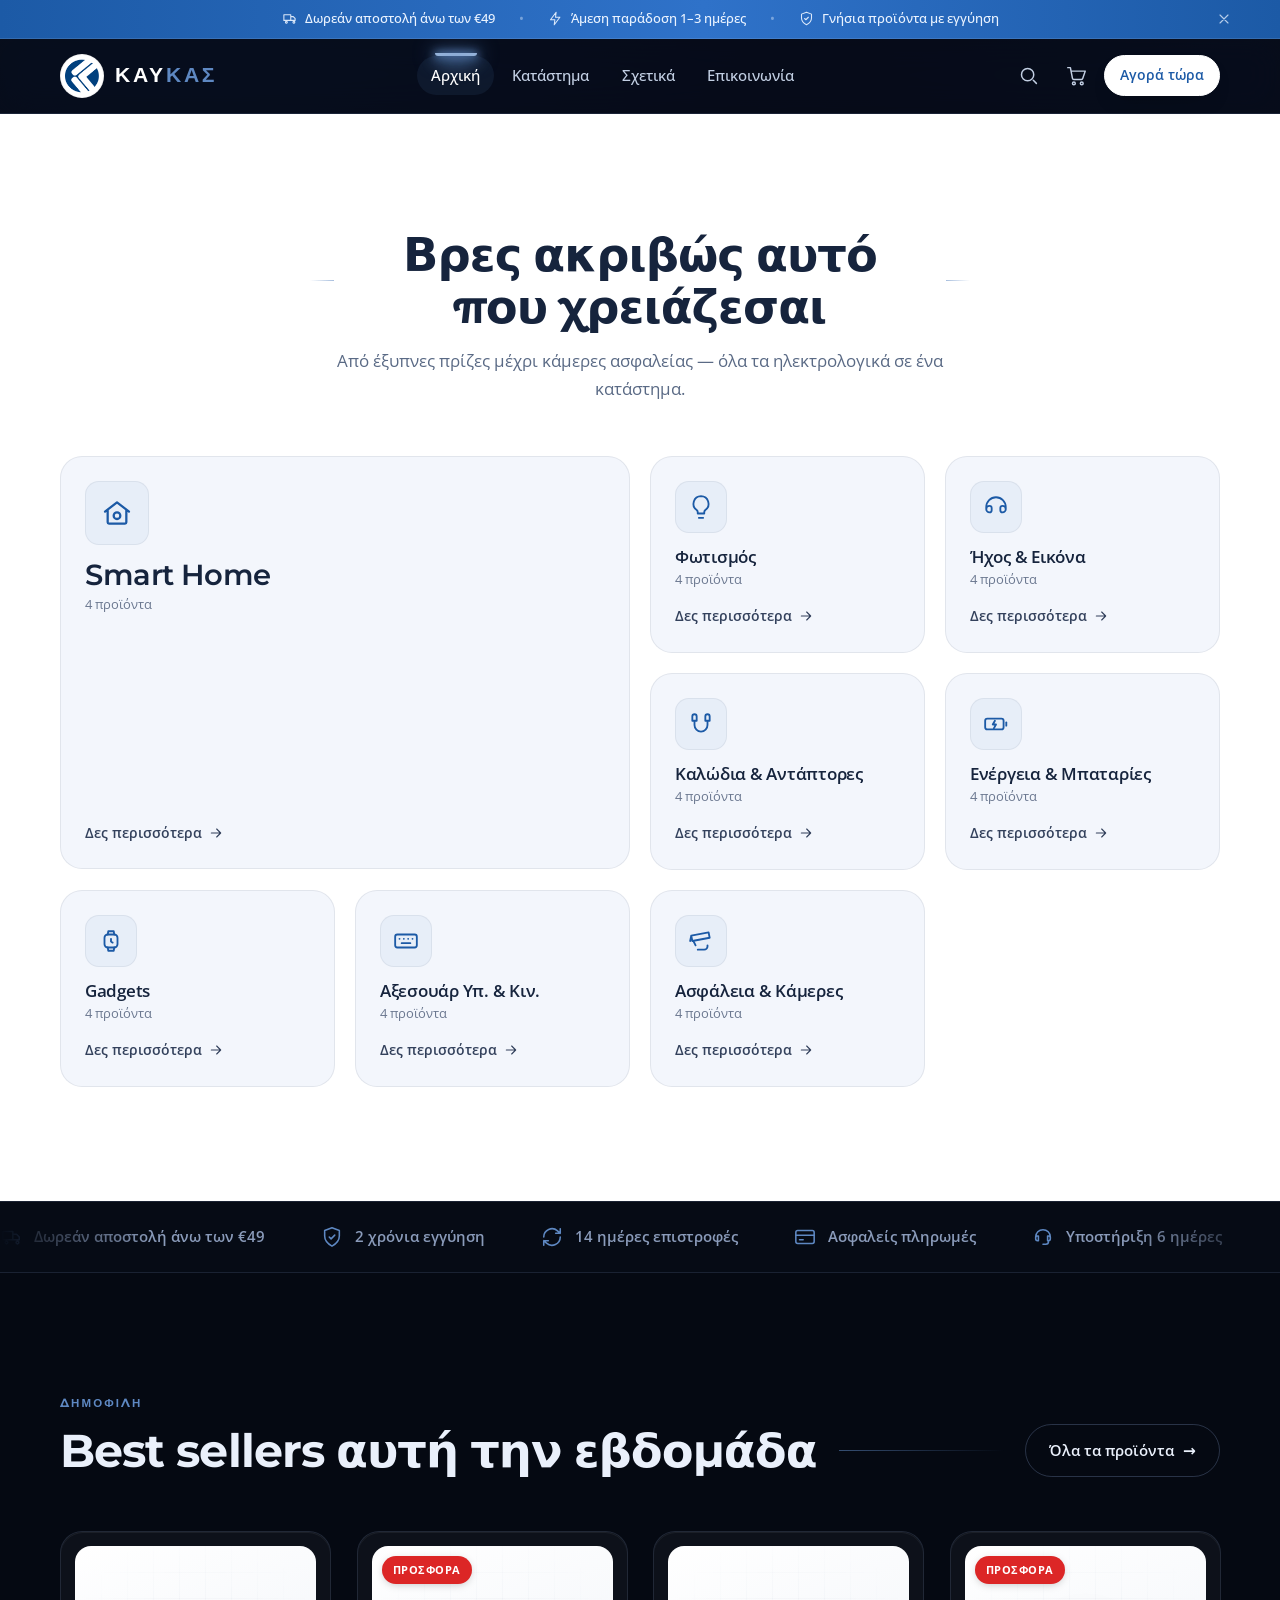
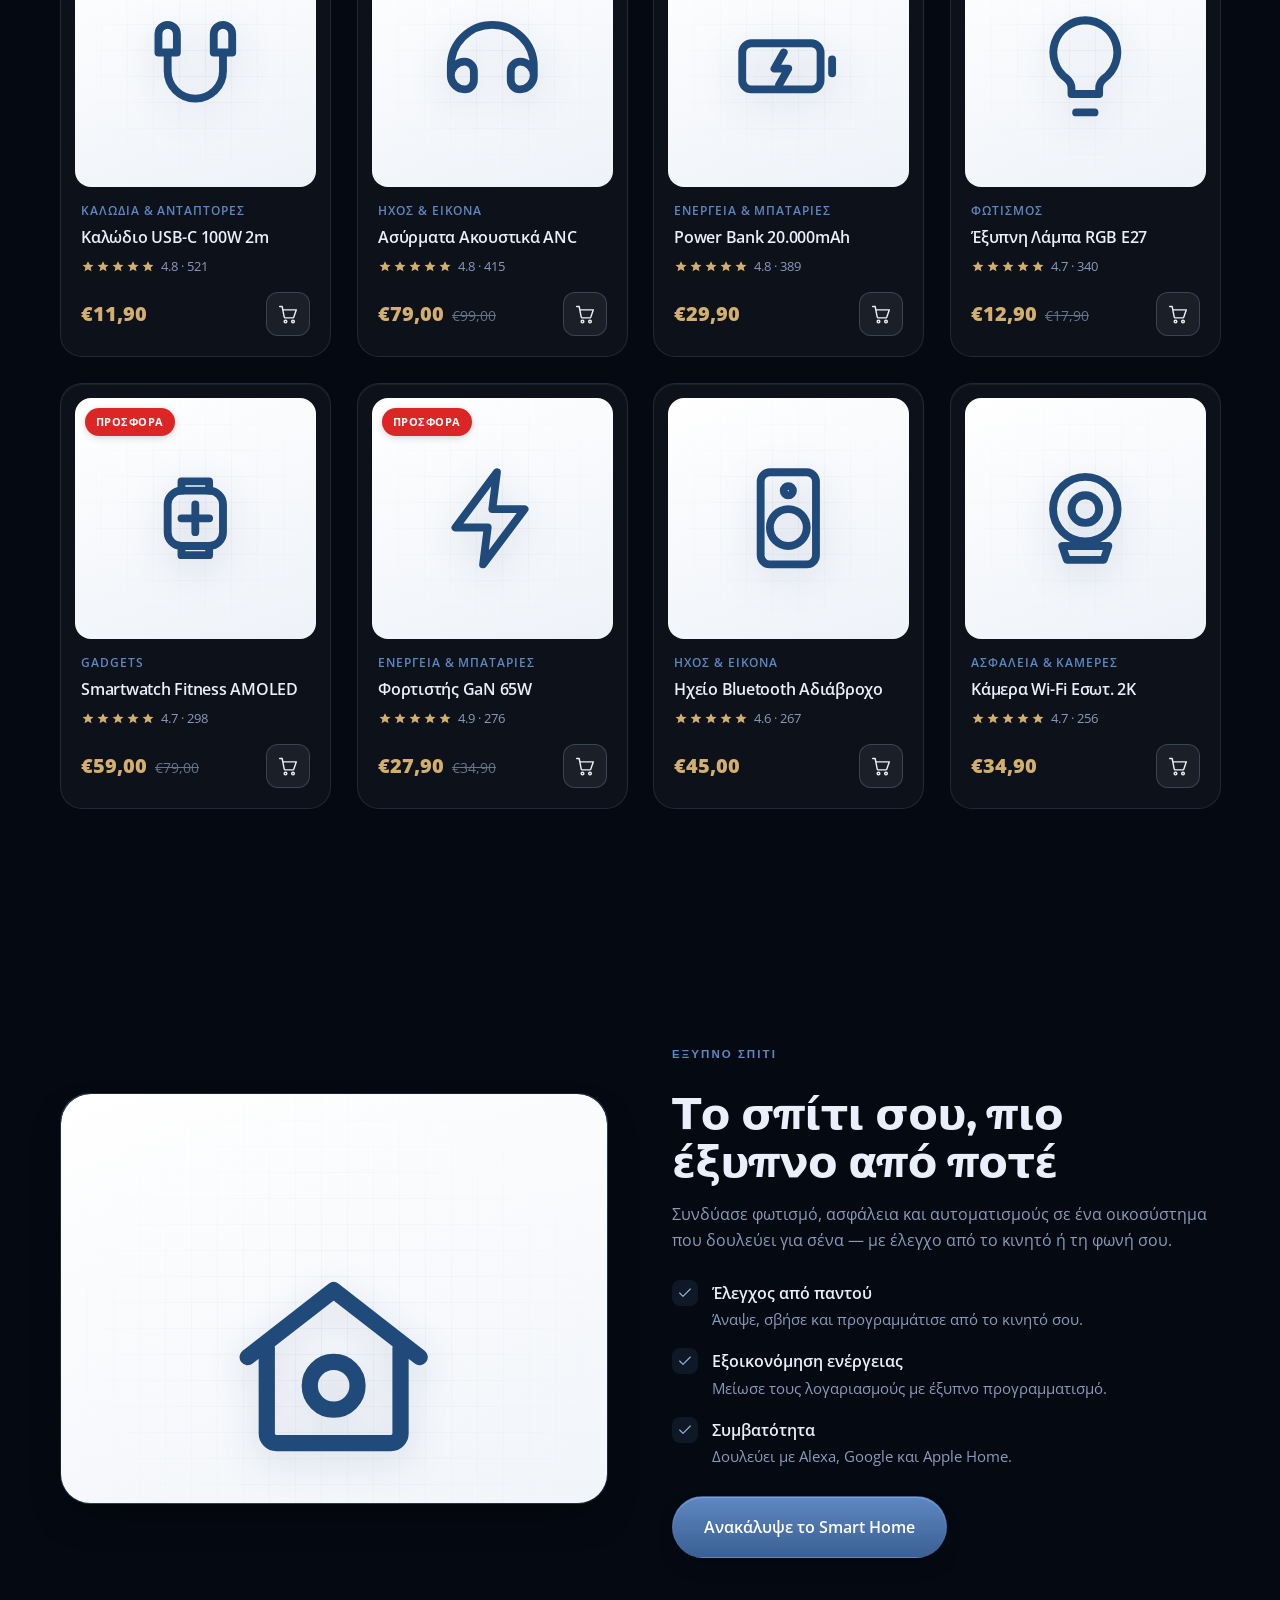
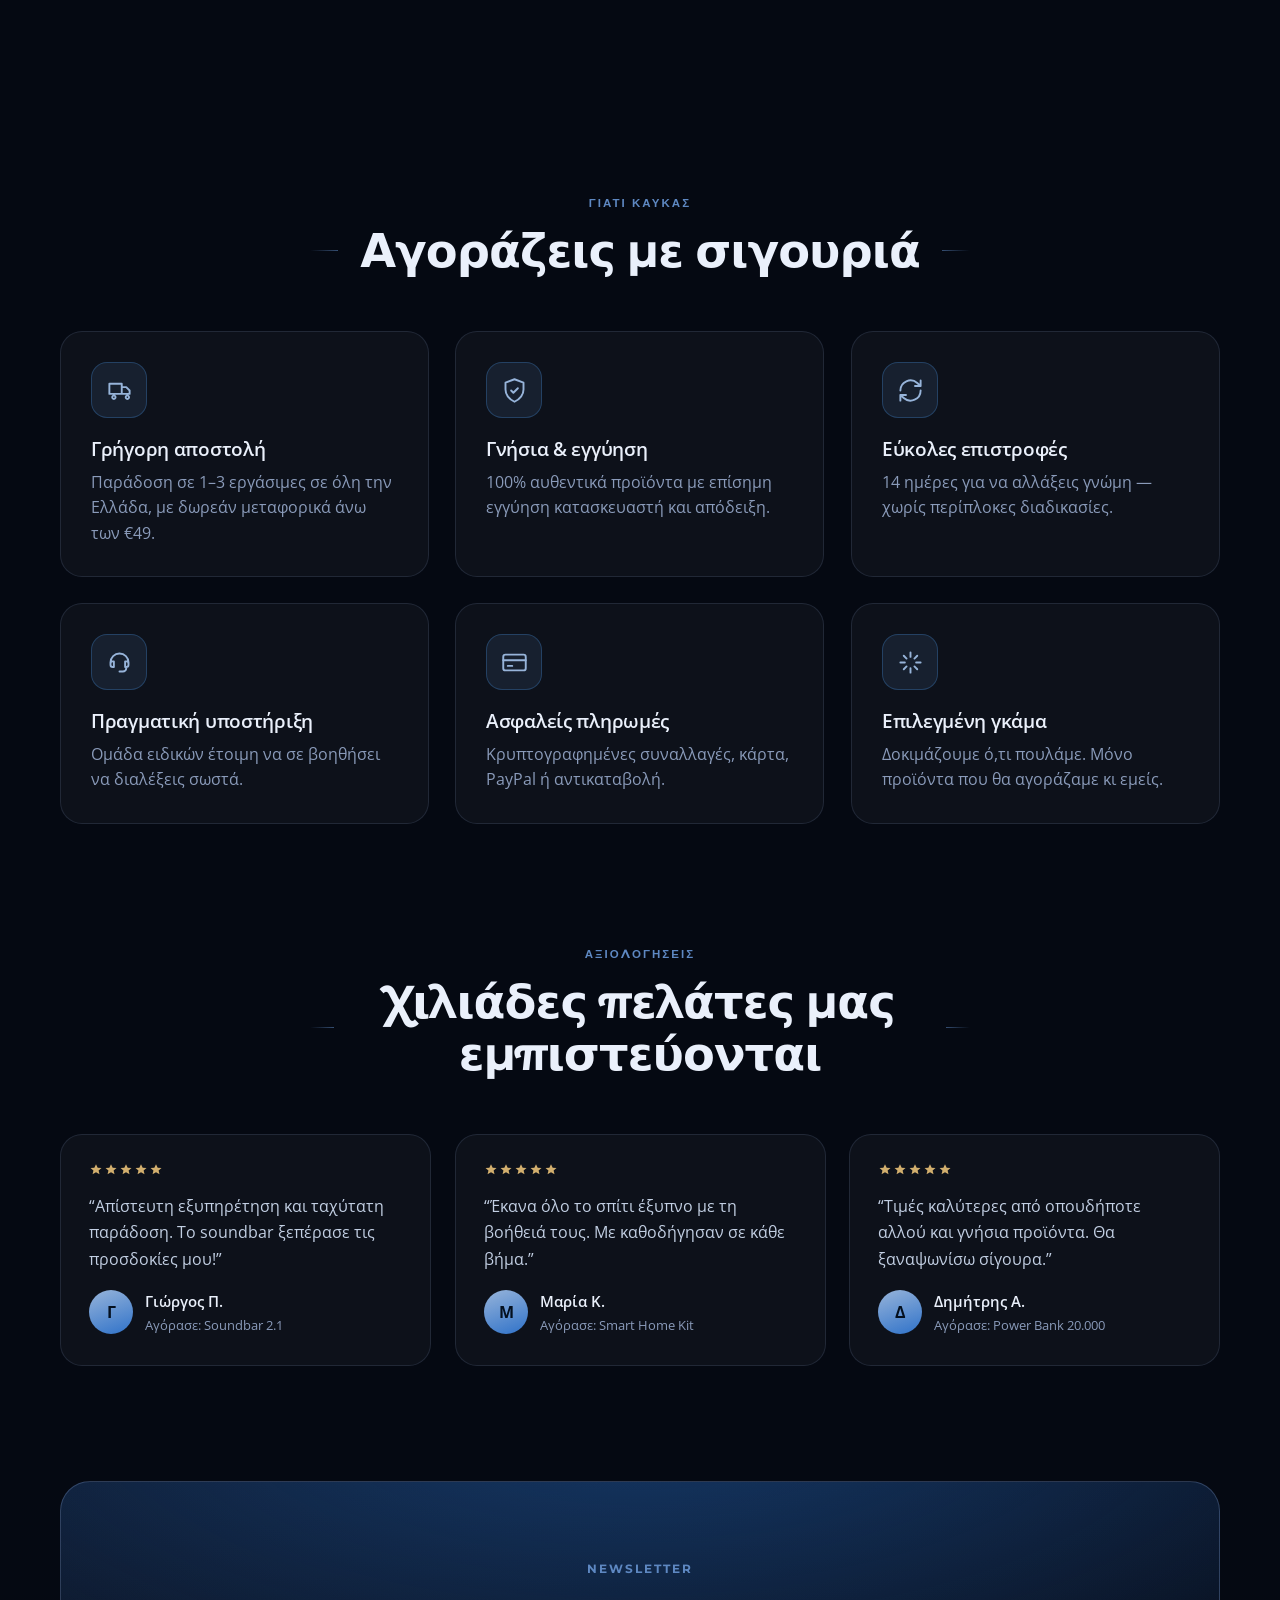
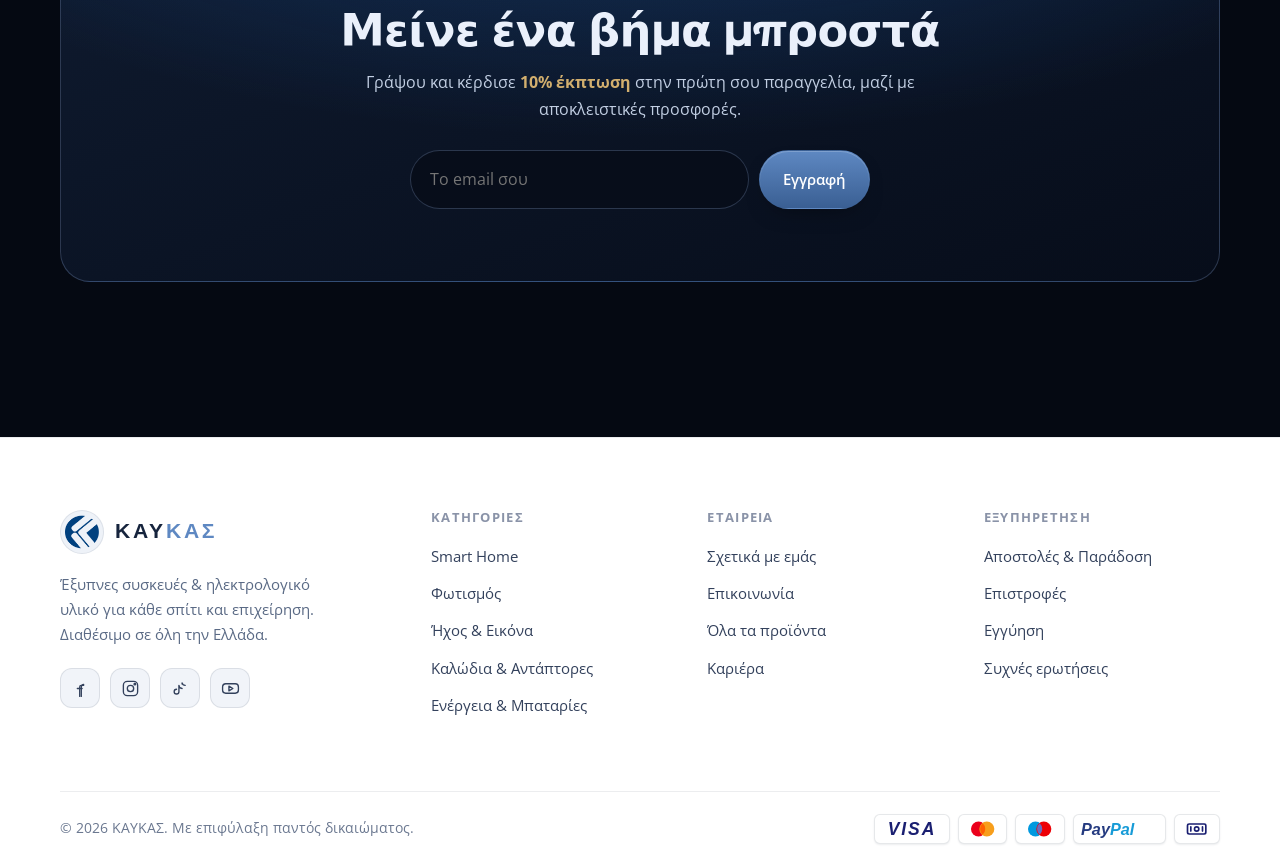
==== commit 97c2c9af: "Add cache-busting (?v=2) to CSS/JS so updates load without hard-refresh Co-Authored-By: Claude Opus " ====
--- a/index.html
+++ b/index.html
@@ -11,7 +11,7 @@
   <link rel="preconnect" href="https://fonts.googleapis.com">
   <link rel="preconnect" href="https://fonts.gstatic.com" crossorigin>
   <link href="https://fonts.googleapis.com/css2?family=Montserrat:wght@400;500;600;700;800&family=Open+Sans:wght@300;400;500;600;700&display=swap" rel="stylesheet">
-  <link rel="stylesheet" href="assets/css/styles.css">
+  <link rel="stylesheet" href="assets/css/styles.css?v=2">
 </head>
 <body data-page="home">
   <div id="site-header"></div>
@@ -109,8 +109,8 @@
 
   <div id="site-footer"></div>
 
-  <script src="assets/js/data.js"></script>
-  <script src="assets/js/main.js"></script>
+  <script src="assets/js/data.js?v=2"></script>
+  <script src="assets/js/main.js?v=2"></script>
   <script>
     document.addEventListener('DOMContentLoaded', () => {
       // check icons (split section)
--- a/assets/css/styles.css
+++ b/assets/css/styles.css
@@ -352,7 +352,7 @@
 }
 .mobile-panel a:not(.btn) svg { width: 18px; height: 18px; flex-shrink: 0; color: var(--accent); }
 .mobile-panel a:hover, .mobile-panel a.active { background: var(--glass-2); color: #fff; border-color: var(--line); }
-.mobile-panel .mp-head { display: flex; align-items: center; justify-content: space-between; margin-bottom: 14px; }
+.mobile-panel .mp-head { display: flex; align-items: center; justify-content: flex-end; margin-bottom: 14px; }
 
 /* ====================================================================
    CART DRAWER
@@ -383,6 +383,11 @@
 .mini-item .mi-name { font-size: 0.92rem; font-weight: 600; line-height: 1.3; }
 .mini-item .mi-meta { font-size: 0.82rem; color: var(--muted); margin-top: 3px; }
 .mini-item .mi-price { color: var(--gold); font-weight: 700; }
+.mini-qty { display: inline-flex; align-items: center; gap: 2px; margin-top: 8px; border: 1px solid var(--line-strong); border-radius: 999px; overflow: hidden; }
+.mini-qty button { width: 30px; height: 28px; display: grid; place-items: center; color: var(--text-soft); transition: background var(--t-fast), color var(--t-fast); }
+.mini-qty button:hover { background: var(--glass-2); color: #fff; }
+.mini-qty button svg { width: 15px; height: 15px; }
+.mini-qty .q { min-width: 22px; text-align: center; font-weight: 700; font-size: 0.9rem; }
 .mini-item .mi-remove { color: var(--muted); width: 30px; height: 30px; border-radius: 8px; display: grid; place-items: center; transition: color var(--t-fast), background var(--t-fast); }
 .mini-item .mi-remove:hover { color: var(--danger); background: rgba(248,113,113,0.1); }
 
@@ -439,6 +444,8 @@
 }
 .product-card:hover .pv .device { transform: scale(1.08); }
 .product-card .pv-wrap { position: relative; }
+.product-card .pv-wrap > a { display: block; }
+.pv { min-height: 120px; }
 .product-card .badges { position: absolute; top: 10px; left: 10px; display: flex; flex-direction: column; gap: 6px; z-index: 3; }
 .badge {
   font-size: 0.7rem; font-weight: 700; letter-spacing: 0.04em; text-transform: uppercase;
@@ -680,8 +687,12 @@
 .cta-banner { position: relative; border-radius: var(--r-xl); overflow: hidden; padding: clamp(36px, 6vw, 72px); text-align: center; border: 1px solid var(--line-strong); background: radial-gradient(120% 140% at 50% -20%, rgba(28,90,166,0.5), transparent 60%), linear-gradient(160deg, var(--navy-850), var(--navy-950)); }
 .cta-banner h2 { font-size: clamp(1.8rem, 4vw, 2.8rem); }
 .cta-banner p { color: var(--text-soft); margin-top: 14px; max-width: 40em; margin-inline: auto; }
-.subscribe { display: flex; gap: 10px; max-width: 460px; margin: 28px auto 0; }
-.subscribe input { flex: 1; padding: 0.95em 1.2em; border-radius: 999px; background: var(--navy-950); border: 1px solid var(--line-strong); transition: border-color var(--t-fast), box-shadow var(--t-fast); }
+.subscribe { display: flex; flex-wrap: wrap; gap: 10px; max-width: 460px; margin: 28px auto 0; }
+.subscribe input { flex: 1; min-width: 0; padding: 0.95em 1.2em; border-radius: 999px; background: var(--navy-950); border: 1px solid var(--line-strong); transition: border-color var(--t-fast), box-shadow var(--t-fast); }
+@media (max-width: 460px) {
+  .subscribe { flex-direction: column; }
+  .subscribe input, .subscribe .btn { width: 100%; }
+}
 .subscribe input:focus { outline: none; border-color: var(--accent); box-shadow: 0 0 0 4px var(--accent-soft); }
 
 /* ====================================================================
@@ -761,8 +772,15 @@
 
 .shop-toolbar { display: flex; flex-wrap: wrap; gap: 14px; align-items: center; justify-content: space-between; margin-bottom: 22px; }
 .shop-search { position: relative; flex: 1; min-width: 200px; max-width: 380px; }
+/* inside the search panel (a column flex) it must not stretch vertically, or the icon floats to the middle */
+.drawer-body .shop-search { flex: 0 0 auto; max-width: none; }
 .shop-search svg { position: absolute; left: 14px; top: 50%; transform: translateY(-50%); width: 19px; height: 19px; color: var(--muted); }
-.shop-search input { width: 100%; padding: 0.78em 1em 0.78em 2.7em; border-radius: 999px; background: var(--glass-2); border: 1px solid var(--line-strong); transition: border-color var(--t-fast), box-shadow var(--t-fast); }
+.shop-search input { width: 100%; padding: 0.78em 1em 0.78em 2.7em; border-radius: 999px; background: var(--glass-2); border: 1px solid var(--line-strong); transition: border-color var(--t-fast), box-shadow var(--t-fast); -webkit-appearance: none; appearance: none; }
+/* hide the native search-field magnifier/clear (the "wandering" icon on mobile) */
+.shop-search input::-webkit-search-decoration,
+.shop-search input::-webkit-search-cancel-button,
+.shop-search input::-webkit-search-results-button,
+.shop-search input::-webkit-search-results-decoration { -webkit-appearance: none; display: none; }
 .shop-search input:focus { outline: none; border-color: var(--accent); box-shadow: 0 0 0 4px var(--accent-soft); }
 .shop-count { color: var(--muted); font-size: 0.9rem; }
 .shop-count b { color: var(--text); }
@@ -774,6 +792,9 @@
 .chip svg { width: 14px; height: 14px; }
 
 .filter-toggle { display: none; }
+#filtersClose { display: none; }
+.filters-scrim { position: fixed; inset: 0; z-index: 62; background: rgba(5,9,18,0.6); backdrop-filter: blur(4px); opacity: 0; visibility: hidden; transition: opacity var(--t) var(--ease), visibility var(--t); }
+.filters-scrim.open { opacity: 1; visibility: visible; }
 
 /* ====================================================================
    PRODUCT DETAIL
@@ -978,9 +999,11 @@
   .nav-links { display: none; }
   .nav-cta { display: none; }
   .menu-toggle { display: grid; }
+  .nav-actions { margin-left: auto; gap: 2px; }
   .shop-layout { grid-template-columns: 1fr; }
-  .filters { position: fixed; inset: 0 0 0 auto; width: min(86vw, 340px); z-index: 62; border-radius: 0; transform: translateX(100%); transition: transform var(--t-slow) var(--ease-out); overflow-y: auto; }
+  .filters { position: fixed; inset: 0 0 0 auto; width: min(88vw, 360px); max-width: 360px; z-index: 63; border-radius: 0; border: none; background: var(--navy-900); box-shadow: -30px 0 60px -20px rgba(0,0,0,0.6); padding: 20px 22px 28px; transform: translateX(100%); transition: transform var(--t-slow) var(--ease-out); overflow-y: auto; }
   .filters.open { transform: translateX(0); }
+  .filters #filtersClose { display: grid; }
   .filter-toggle { display: inline-flex; }
   .cart-layout { grid-template-columns: 1fr; }
   .checkout-layout { grid-template-columns: 1fr; }
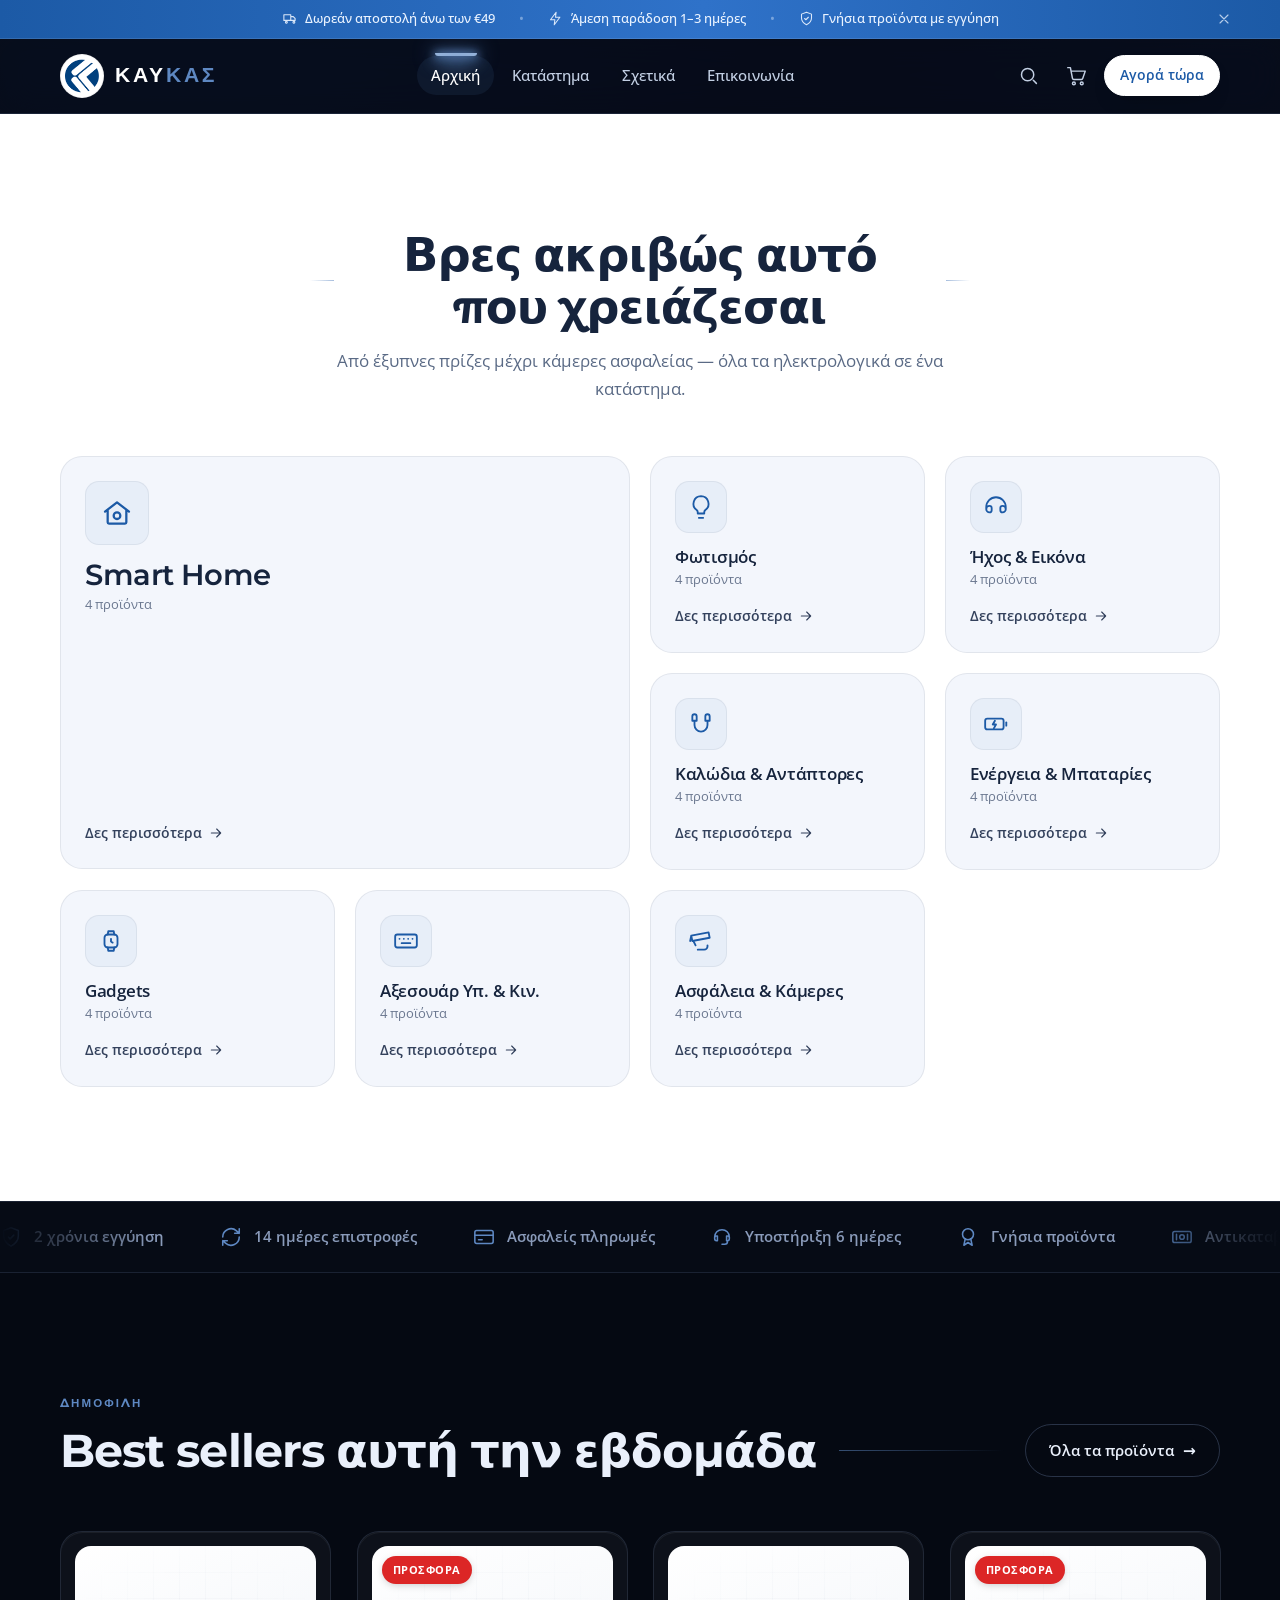
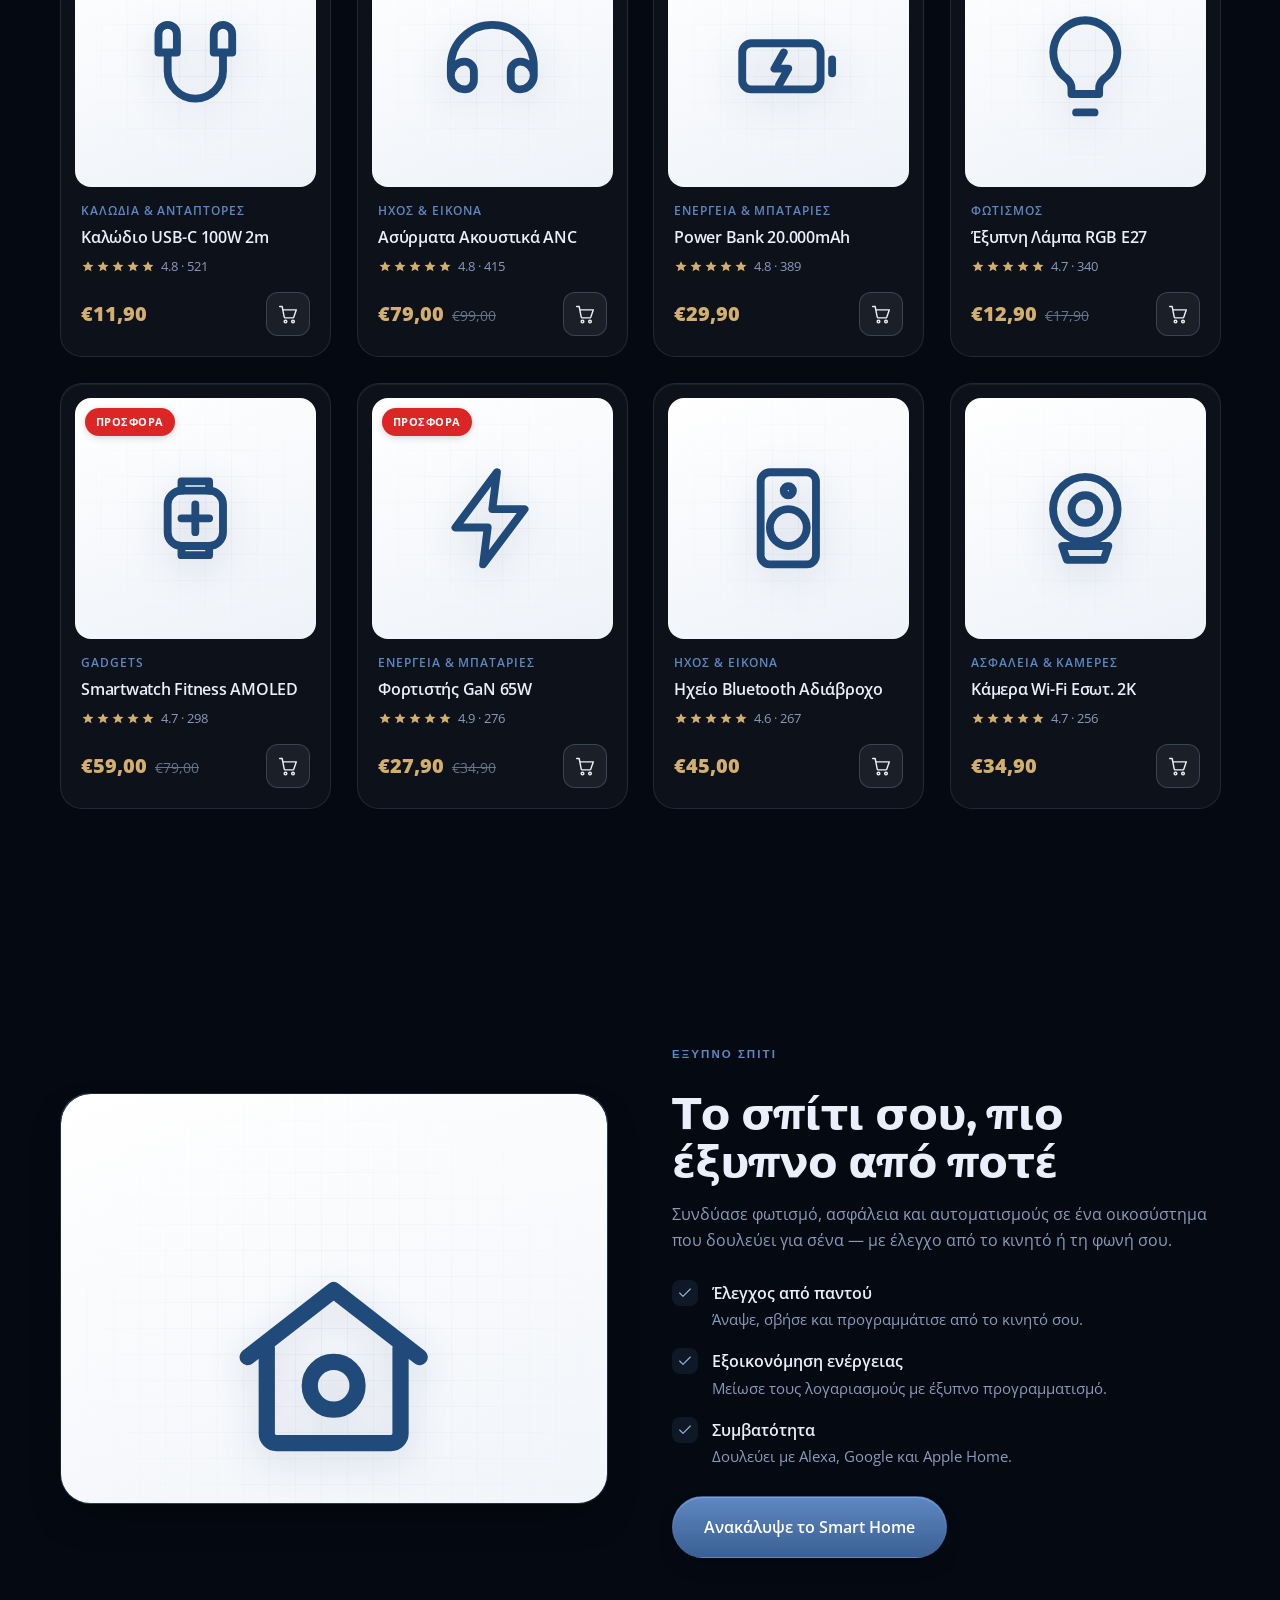
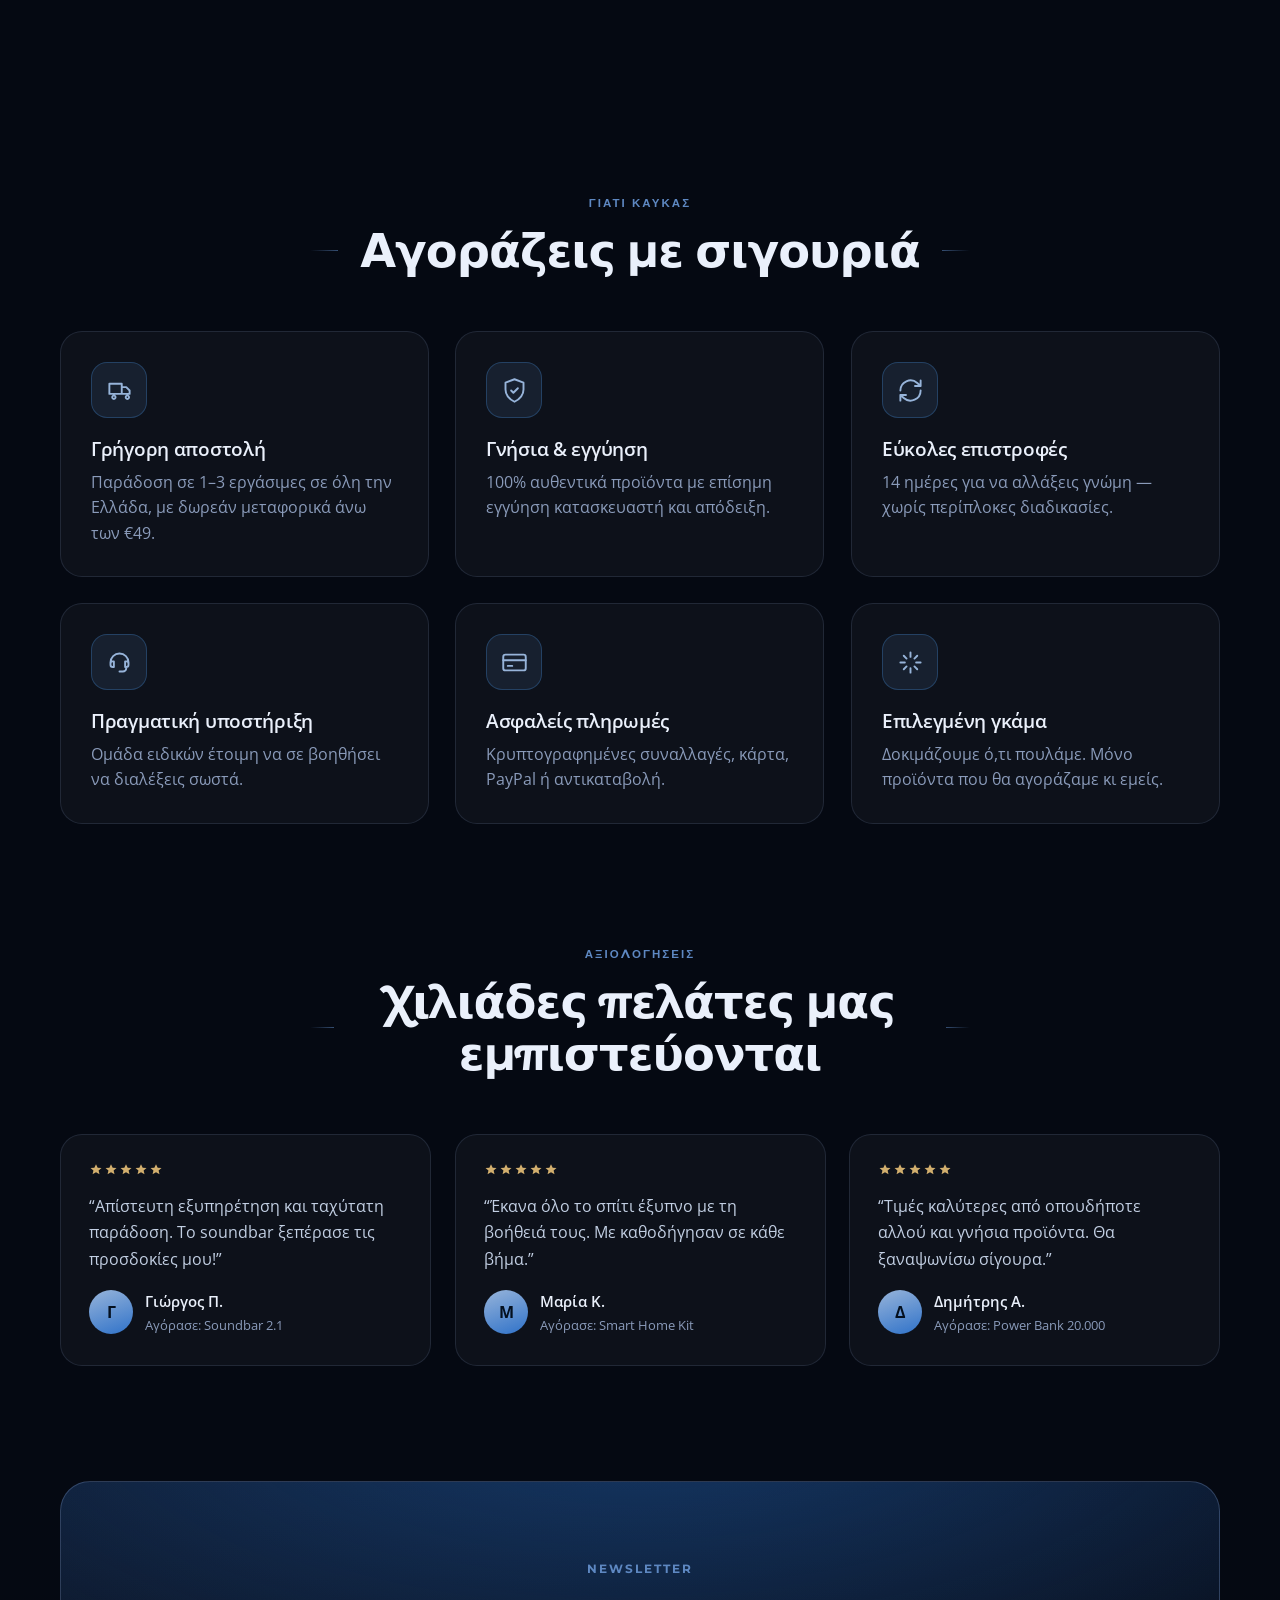
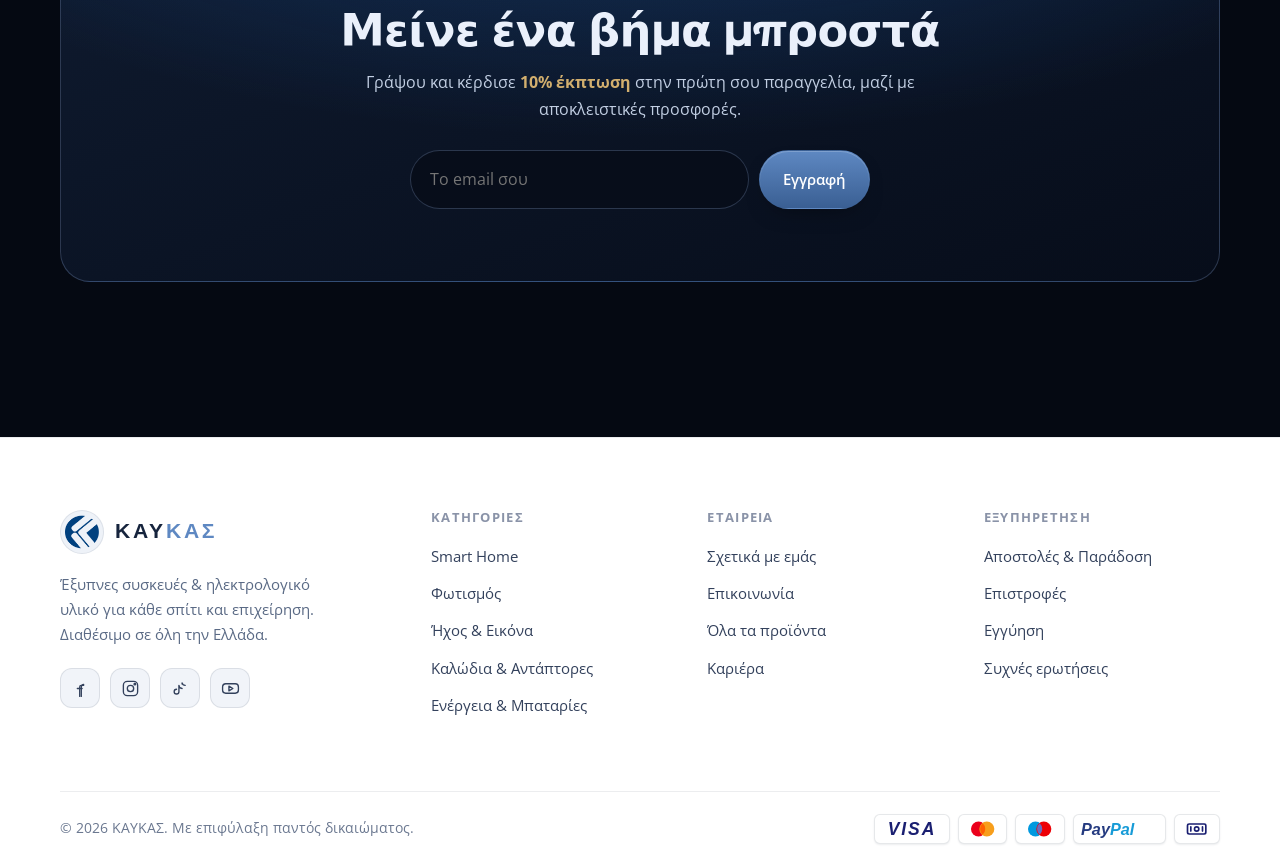
==== commit 50d75f1d: "Mobile fixes: menu links sit below navbar, trust marquee keeps moving under reduced-motion, remove f" ====
--- a/index.html
+++ b/index.html
@@ -119,7 +119,7 @@
       document.getElementById('showcaseVisual').innerHTML = `<span class="glow-blob"></span><span class="device" style="width:42%;height:42%">${icon('smarthome')}</span>`;
 
       // trust marquee
-      const items = [['truck','Δωρεάν αποστολή άνω των €49'],['shield','2 χρόνια εγγύηση'],['refresh','14 ημέρες επιστροφές'],['card','Ασφαλείς πληρωμές'],['headset','Υποστήριξη 6 ημέρες'],['award','Γνήσια προϊόντα'],['cash','Αντικαταβολή']];
+      const items = [['shield','2 χρόνια εγγύηση'],['refresh','14 ημέρες επιστροφές'],['card','Ασφαλείς πληρωμές'],['headset','Υποστήριξη 6 ημέρες'],['award','Γνήσια προϊόντα'],['cash','Αντικαταβολή']];
       const one = items.map(([ic,t]) => `<span class="item">${icon(ic)} ${t}</span>`).join('');
       document.getElementById('trustTrack').innerHTML = one + one;
 
--- a/assets/css/styles.css
+++ b/assets/css/styles.css
@@ -80,6 +80,8 @@
     transition-duration: 0.001ms !important;
     scroll-behavior: auto !important;
   }
+  /* but keep the trust-bar marquee scrolling — it's a brand element, not a heavy effect */
+  .marquee .track { animation-duration: 32s !important; animation-iteration-count: infinite !important; }
 }
 
 body {
@@ -340,7 +342,7 @@
 .mobile-panel .inner {
   position: absolute; top: 0; right: 0; height: 100%; width: min(86vw, 360px);
   background: var(--navy-900); border-left: 1px solid var(--line);
-  padding: 26px; display: flex; flex-direction: column; gap: 8px;
+  padding: calc(var(--nav-h) + 20px) 26px 26px; display: flex; flex-direction: column; gap: 8px;
   transform: translateX(100%); transition: transform var(--t-slow) var(--ease-out);
   overflow-y: auto;
 }
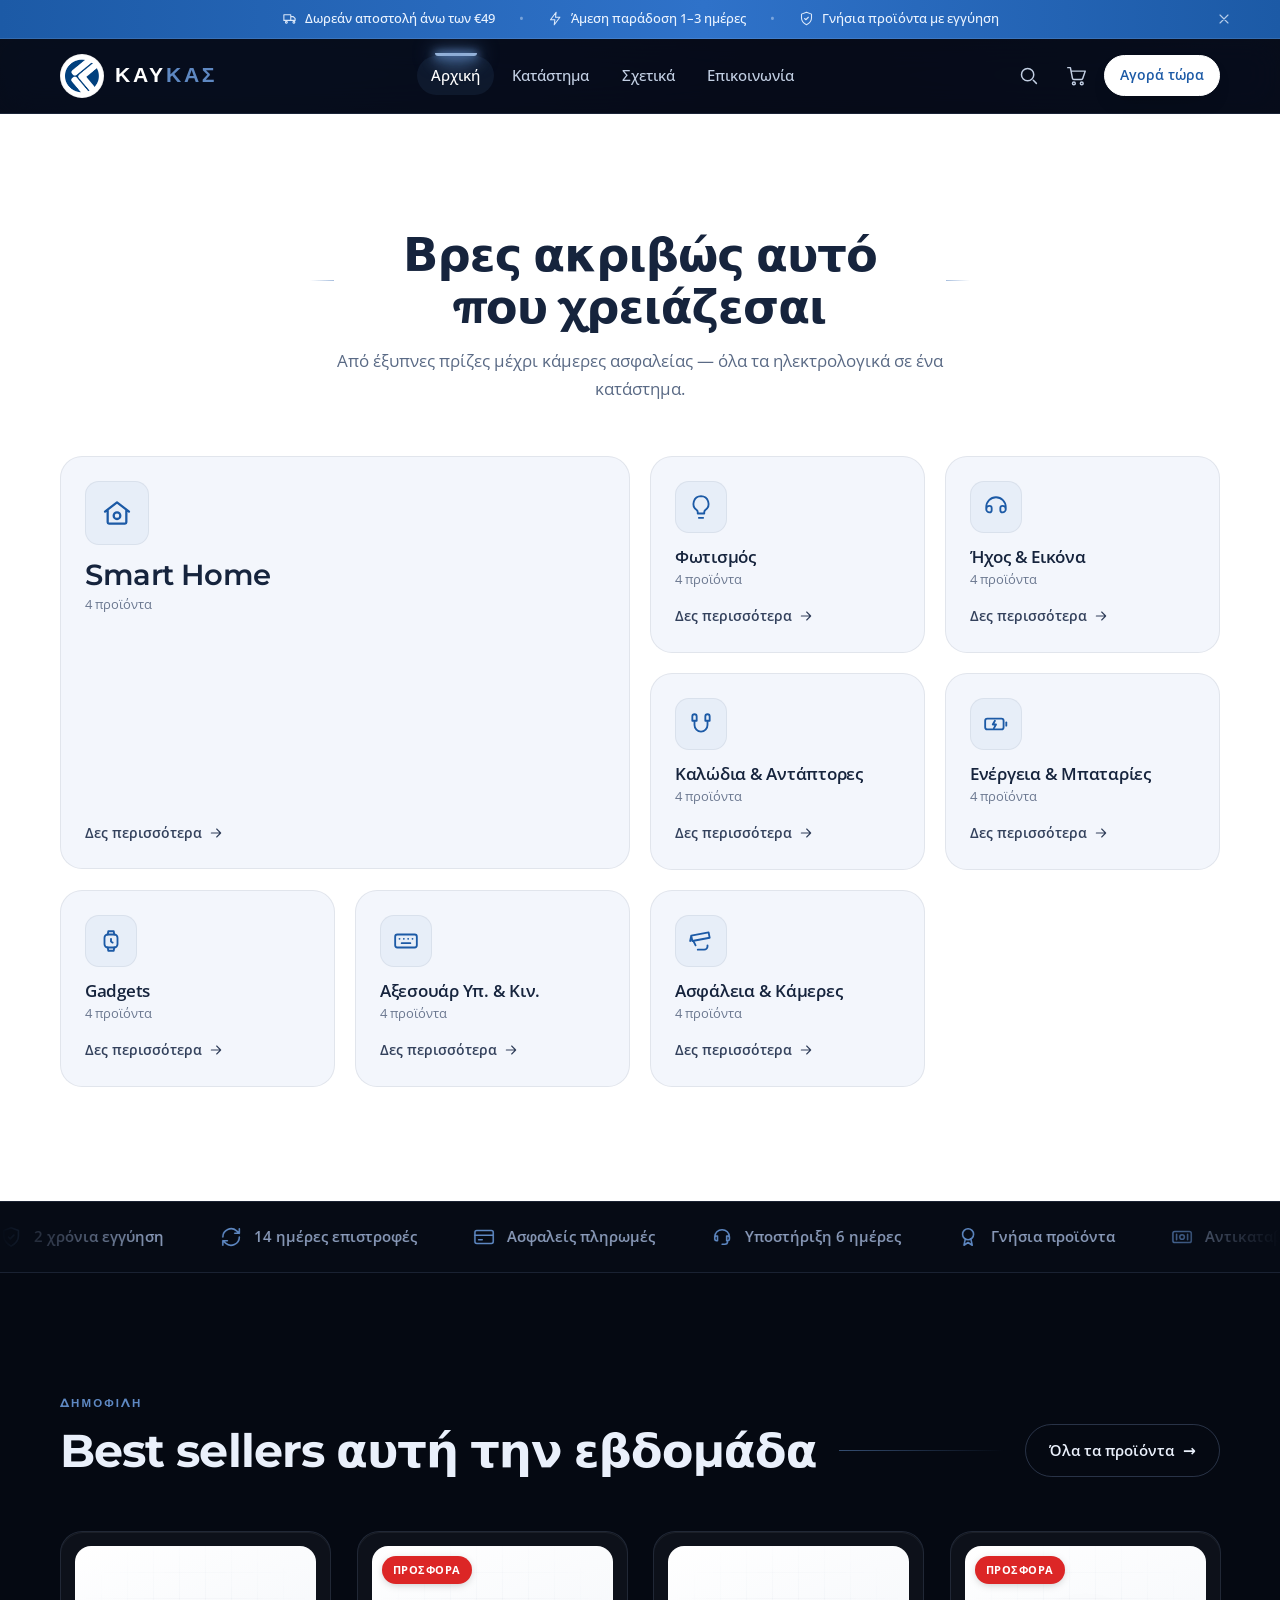
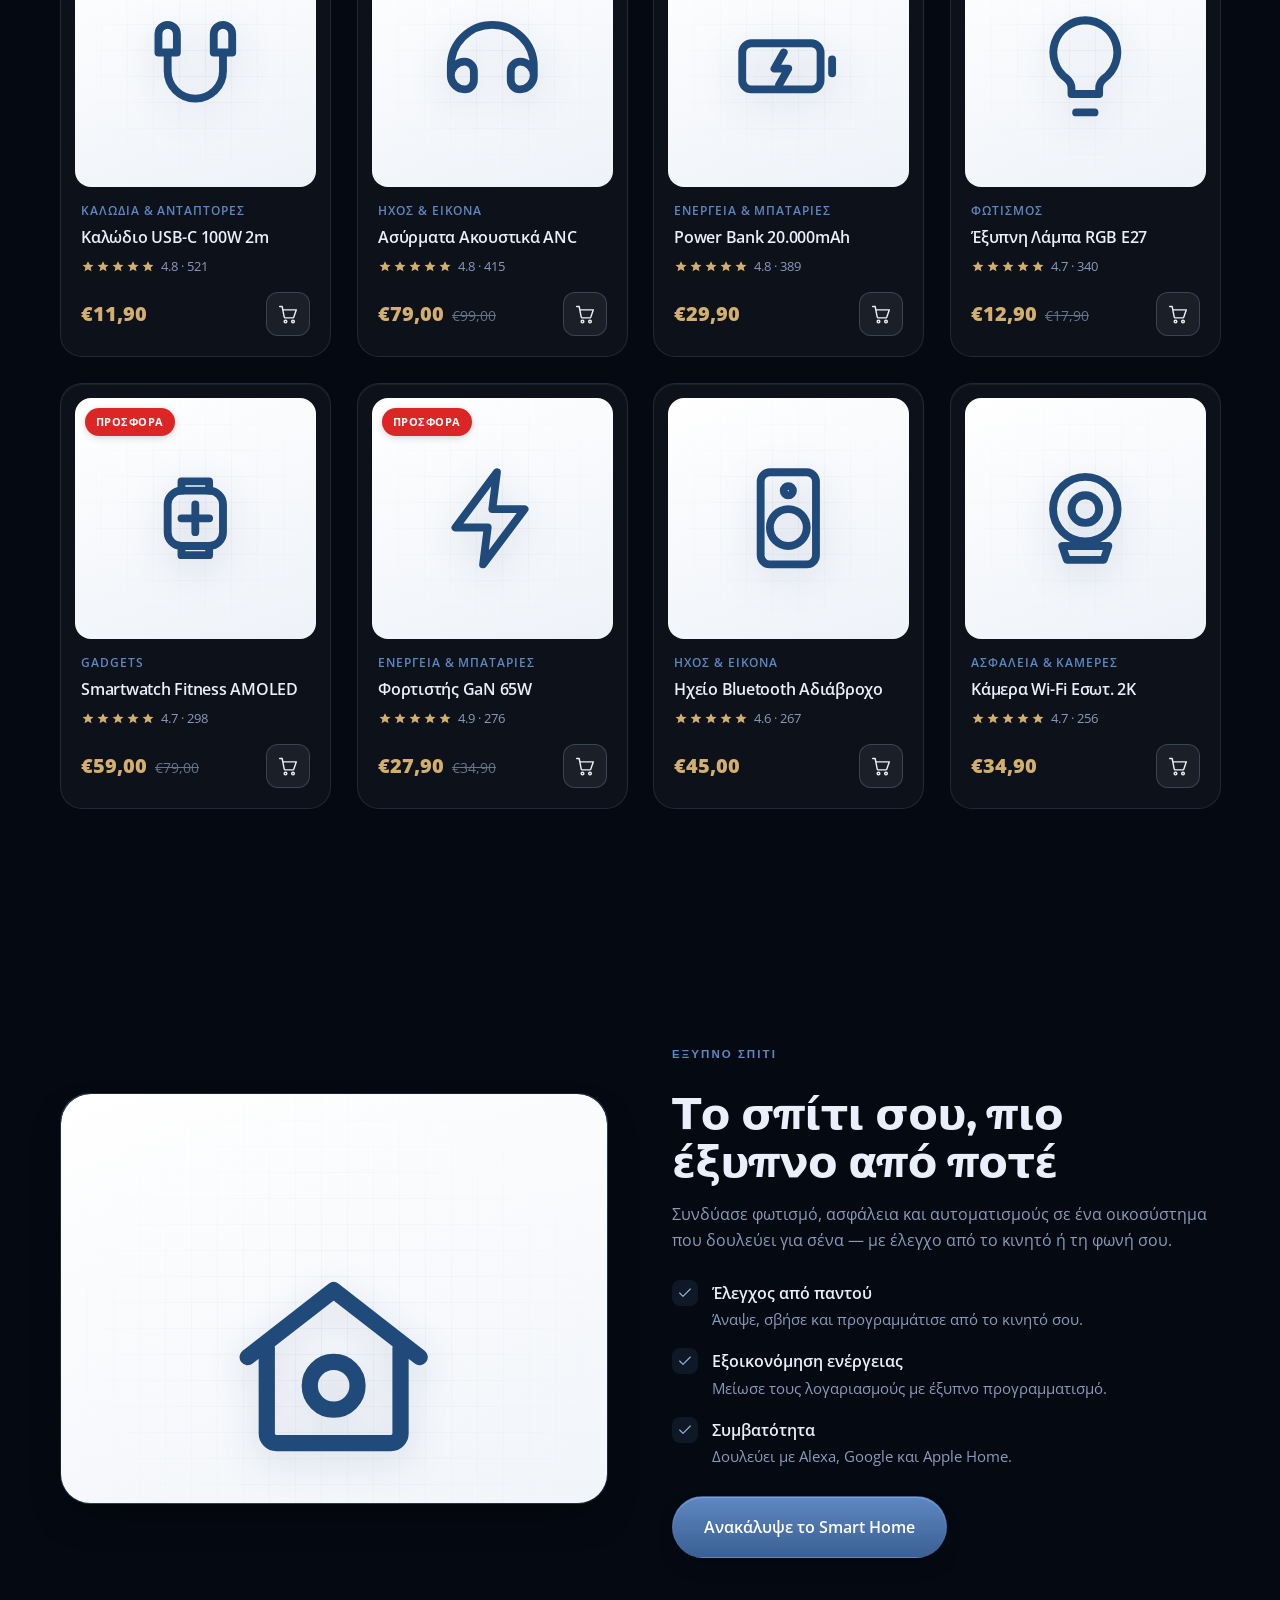
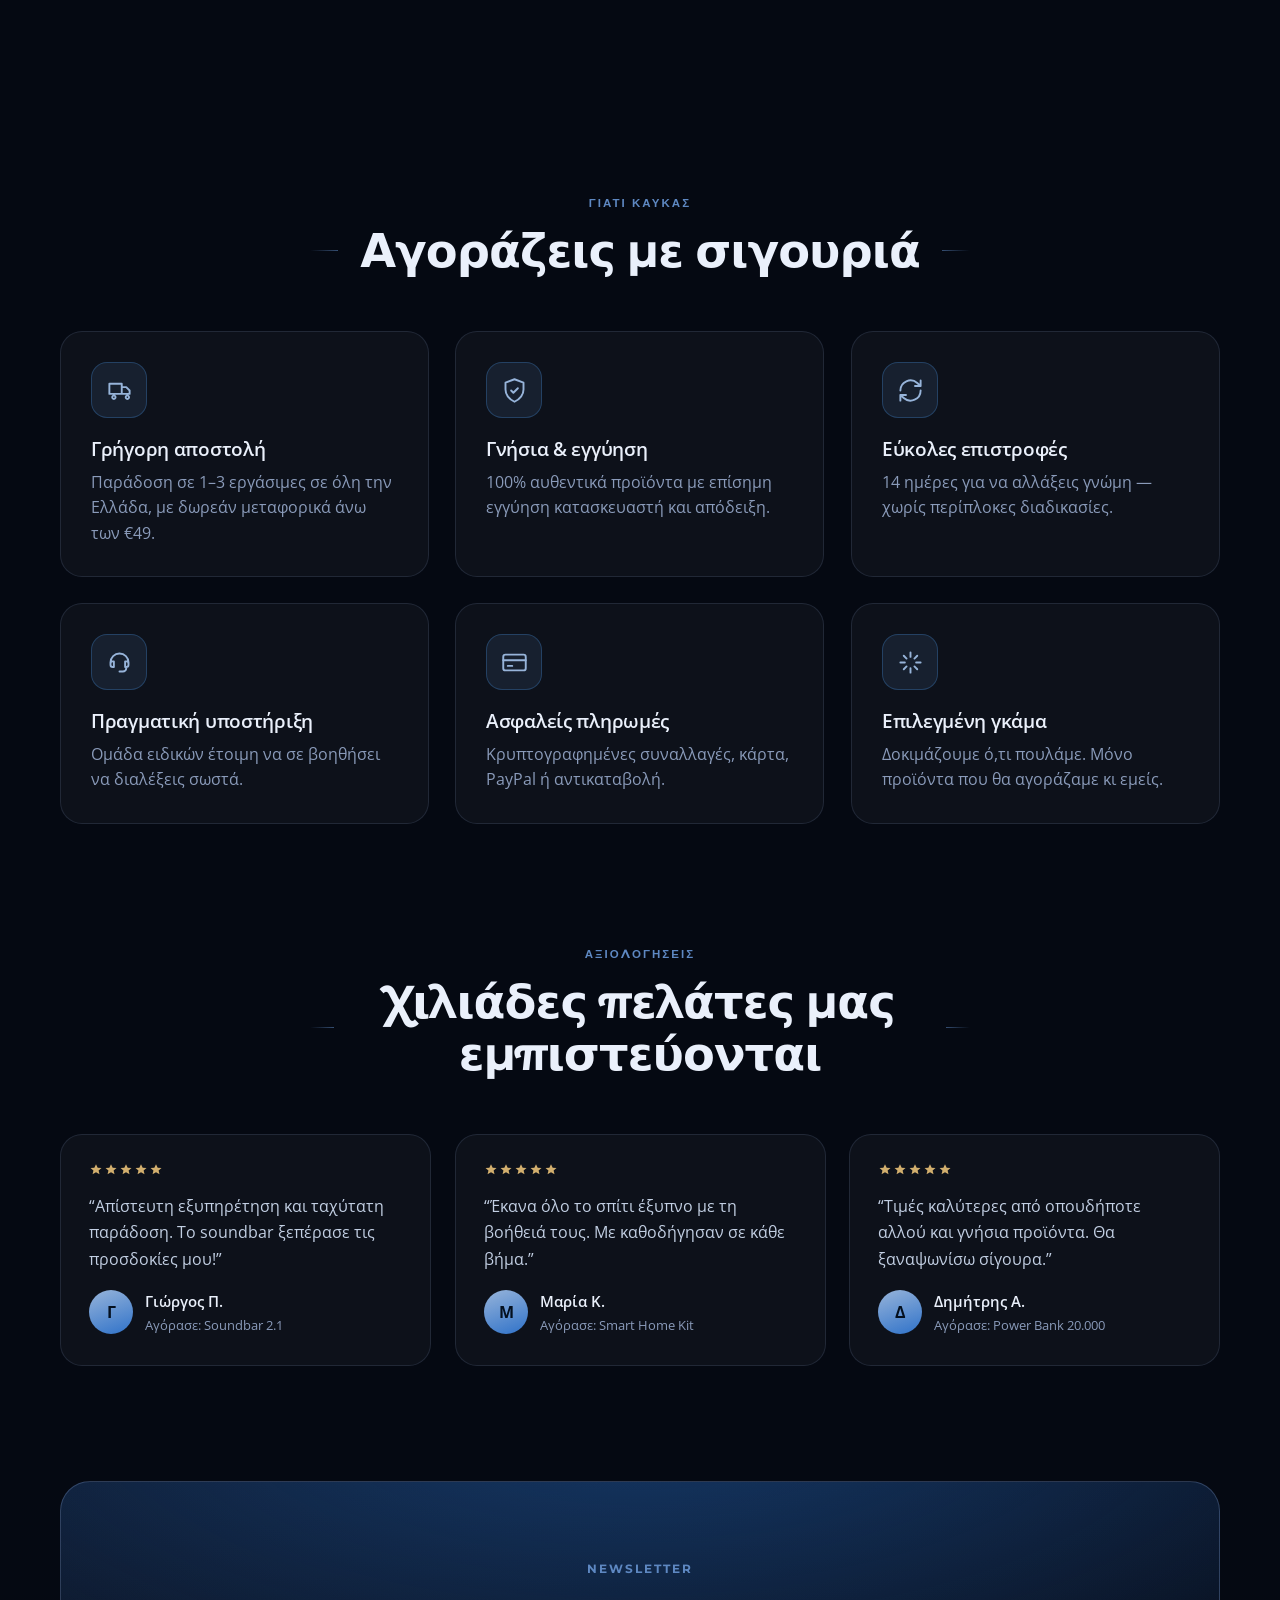
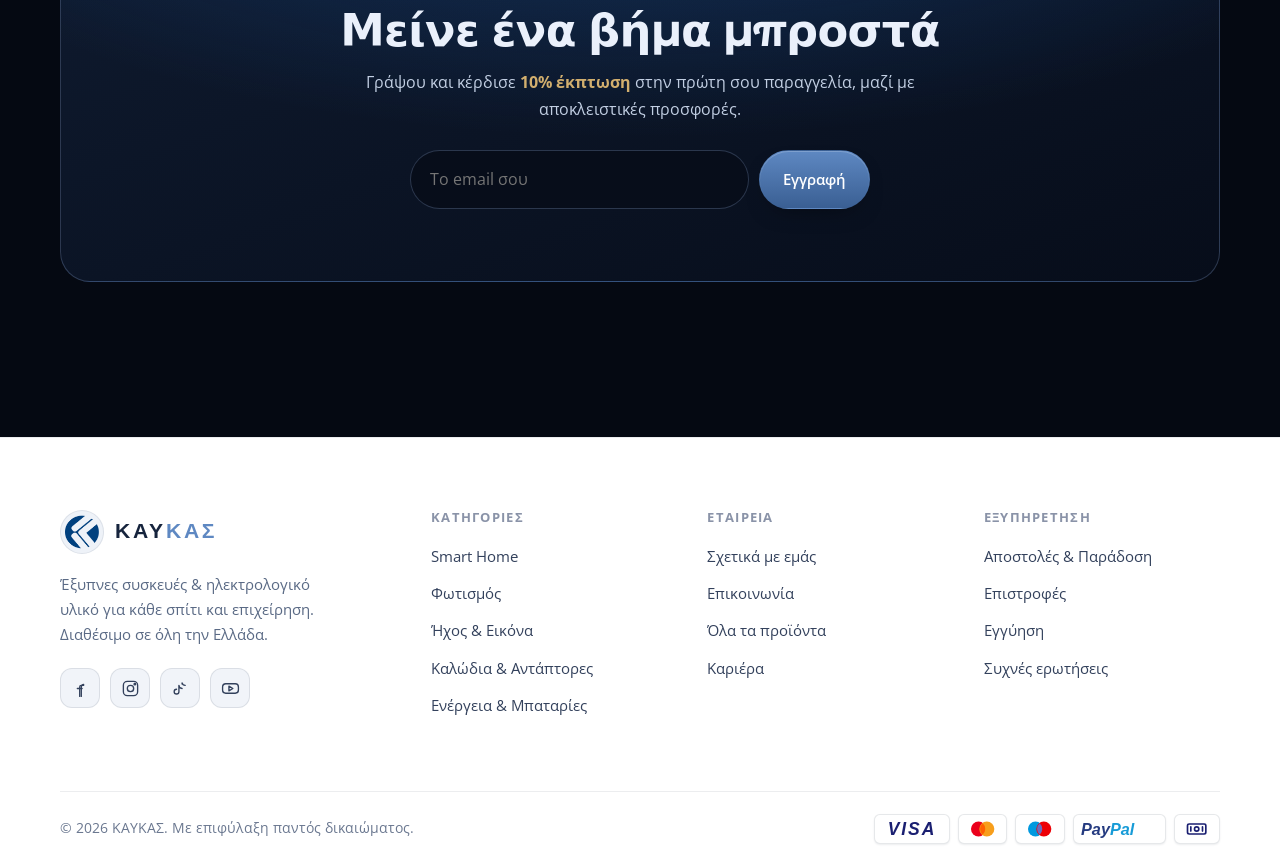
==== commit ecab79ef: "Marquee always scrolls (remove hover pause); bump cache to v3 Co-Authored-By: Claude Opus 4.8 <norep" ====
--- a/index.html
+++ b/index.html
@@ -11,7 +11,7 @@
   <link rel="preconnect" href="https://fonts.googleapis.com">
   <link rel="preconnect" href="https://fonts.gstatic.com" crossorigin>
   <link href="https://fonts.googleapis.com/css2?family=Montserrat:wght@400;500;600;700;800&family=Open+Sans:wght@300;400;500;600;700&display=swap" rel="stylesheet">
-  <link rel="stylesheet" href="assets/css/styles.css?v=2">
+  <link rel="stylesheet" href="assets/css/styles.css?v=3">
 </head>
 <body data-page="home">
   <div id="site-header"></div>
@@ -109,8 +109,8 @@
 
   <div id="site-footer"></div>
 
-  <script src="assets/js/data.js?v=2"></script>
-  <script src="assets/js/main.js?v=2"></script>
+  <script src="assets/js/data.js?v=3"></script>
+  <script src="assets/js/main.js?v=3"></script>
   <script>
     document.addEventListener('DOMContentLoaded', () => {
       // check icons (split section)
--- a/assets/css/styles.css
+++ b/assets/css/styles.css
@@ -603,8 +603,9 @@
    ==================================================================== */
 .trust-bar { border-block: 1px solid var(--line); background: rgba(8,15,28,0.4); }
 .marquee { overflow: hidden; -webkit-mask-image: linear-gradient(90deg, transparent, #000 12%, #000 88%, transparent); mask-image: linear-gradient(90deg, transparent, #000 12%, #000 88%, transparent); }
-.marquee .track { display: flex; gap: 56px; width: max-content; animation: scrollx 32s linear infinite; padding-block: 22px; }
-.marquee:hover .track { animation-play-state: paused; }
+.marquee .track { display: flex; gap: 56px; width: max-content; animation: scrollx 32s linear infinite; padding-block: 22px; will-change: transform; }
+/* pause only on real-hover (mouse) devices — on touch, a tap can leave a stuck :hover that freezes the strip */
+/* marquee always scrolls (no hover/touch pause) */
 .marquee .item { display: inline-flex; align-items: center; gap: 12px; color: var(--muted); font-weight: 600; font-size: 0.96rem; white-space: nowrap; }
 .marquee .item svg { width: 22px; height: 22px; color: var(--accent); }
 @keyframes scrollx { to { transform: translateX(-50%); } }
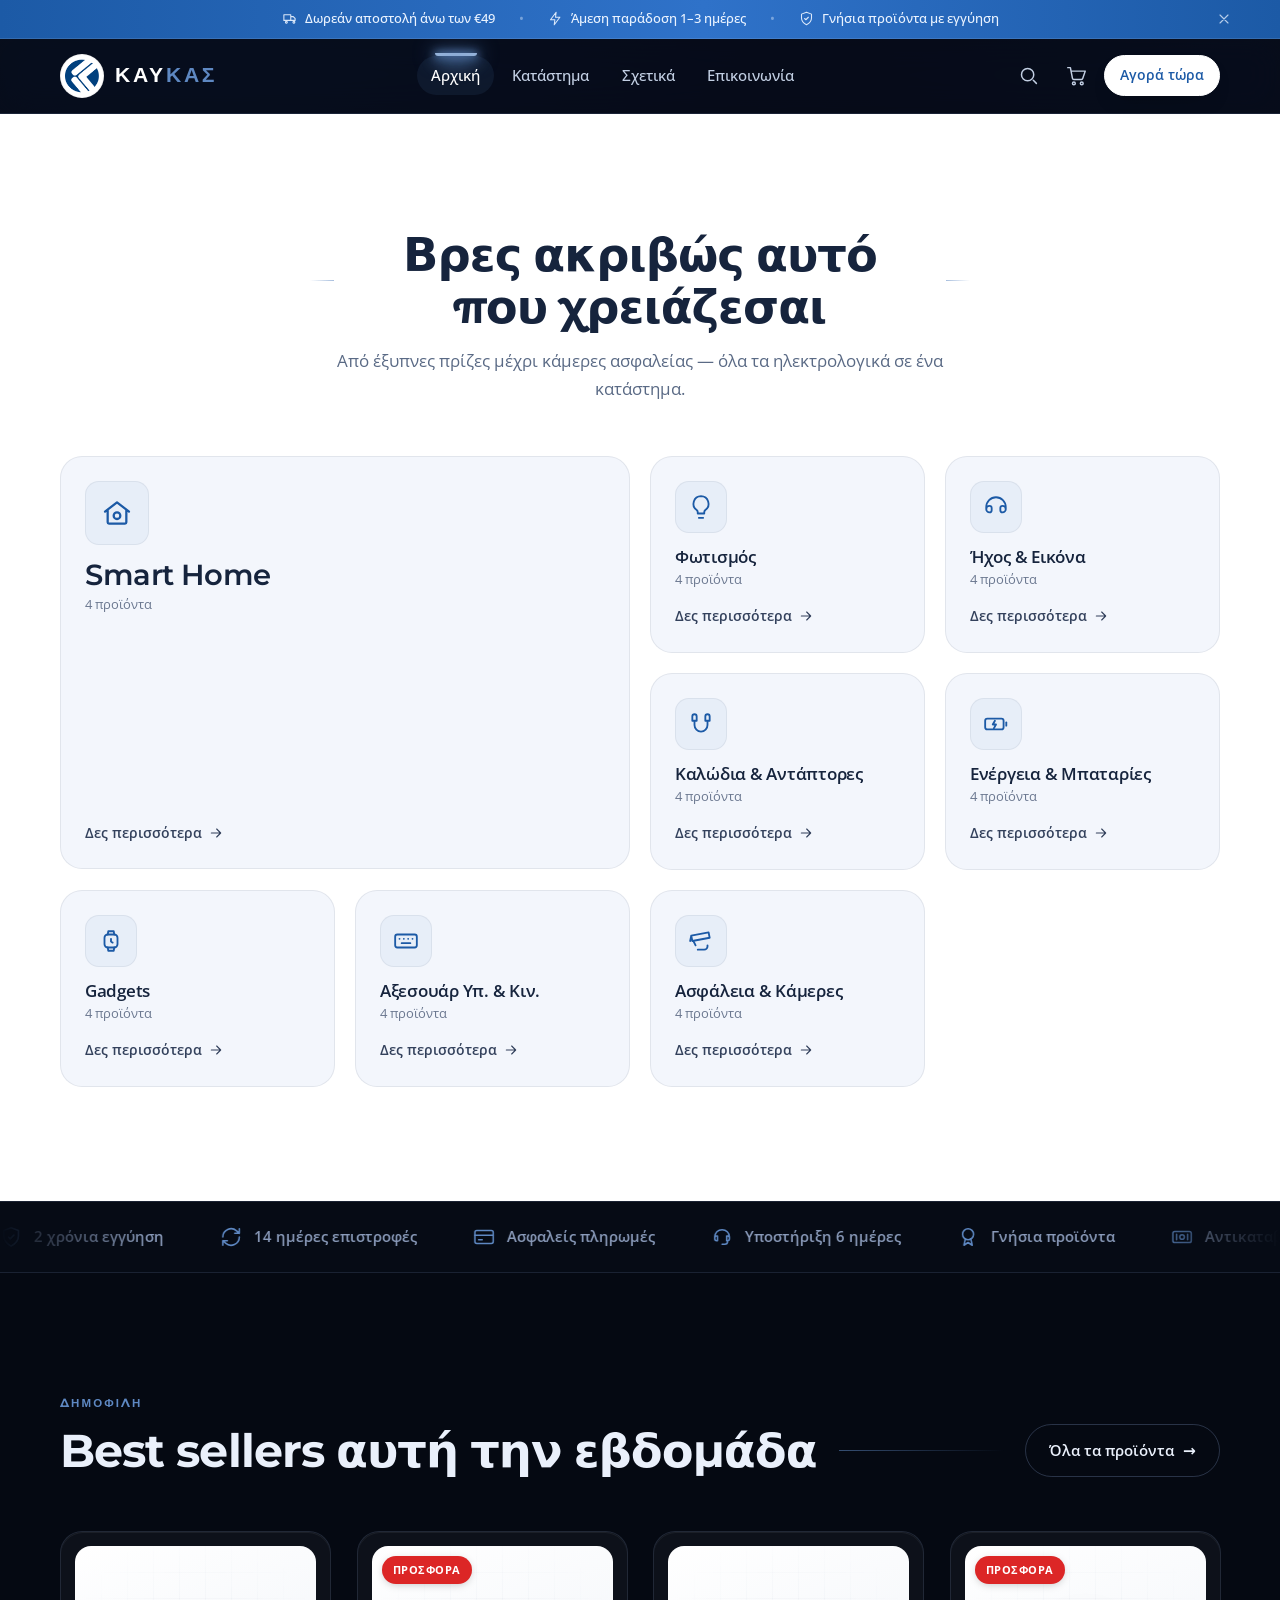
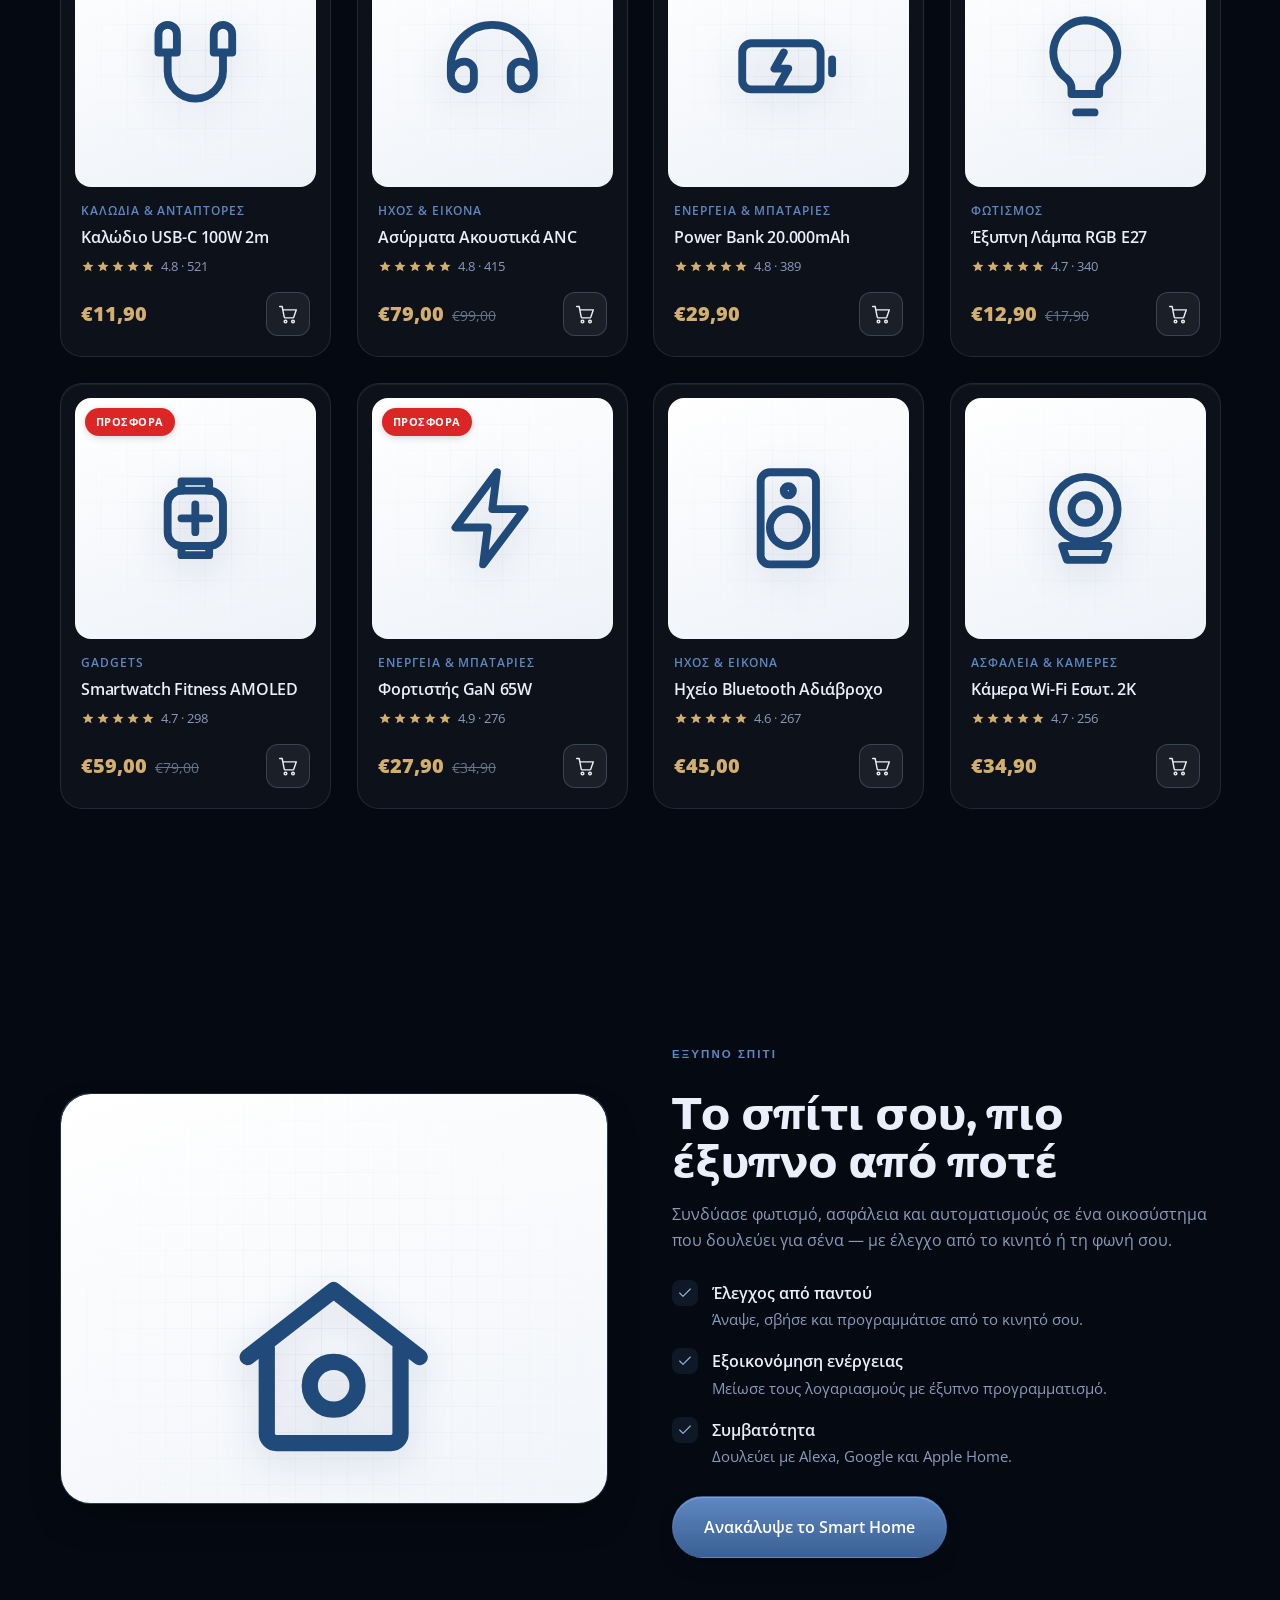
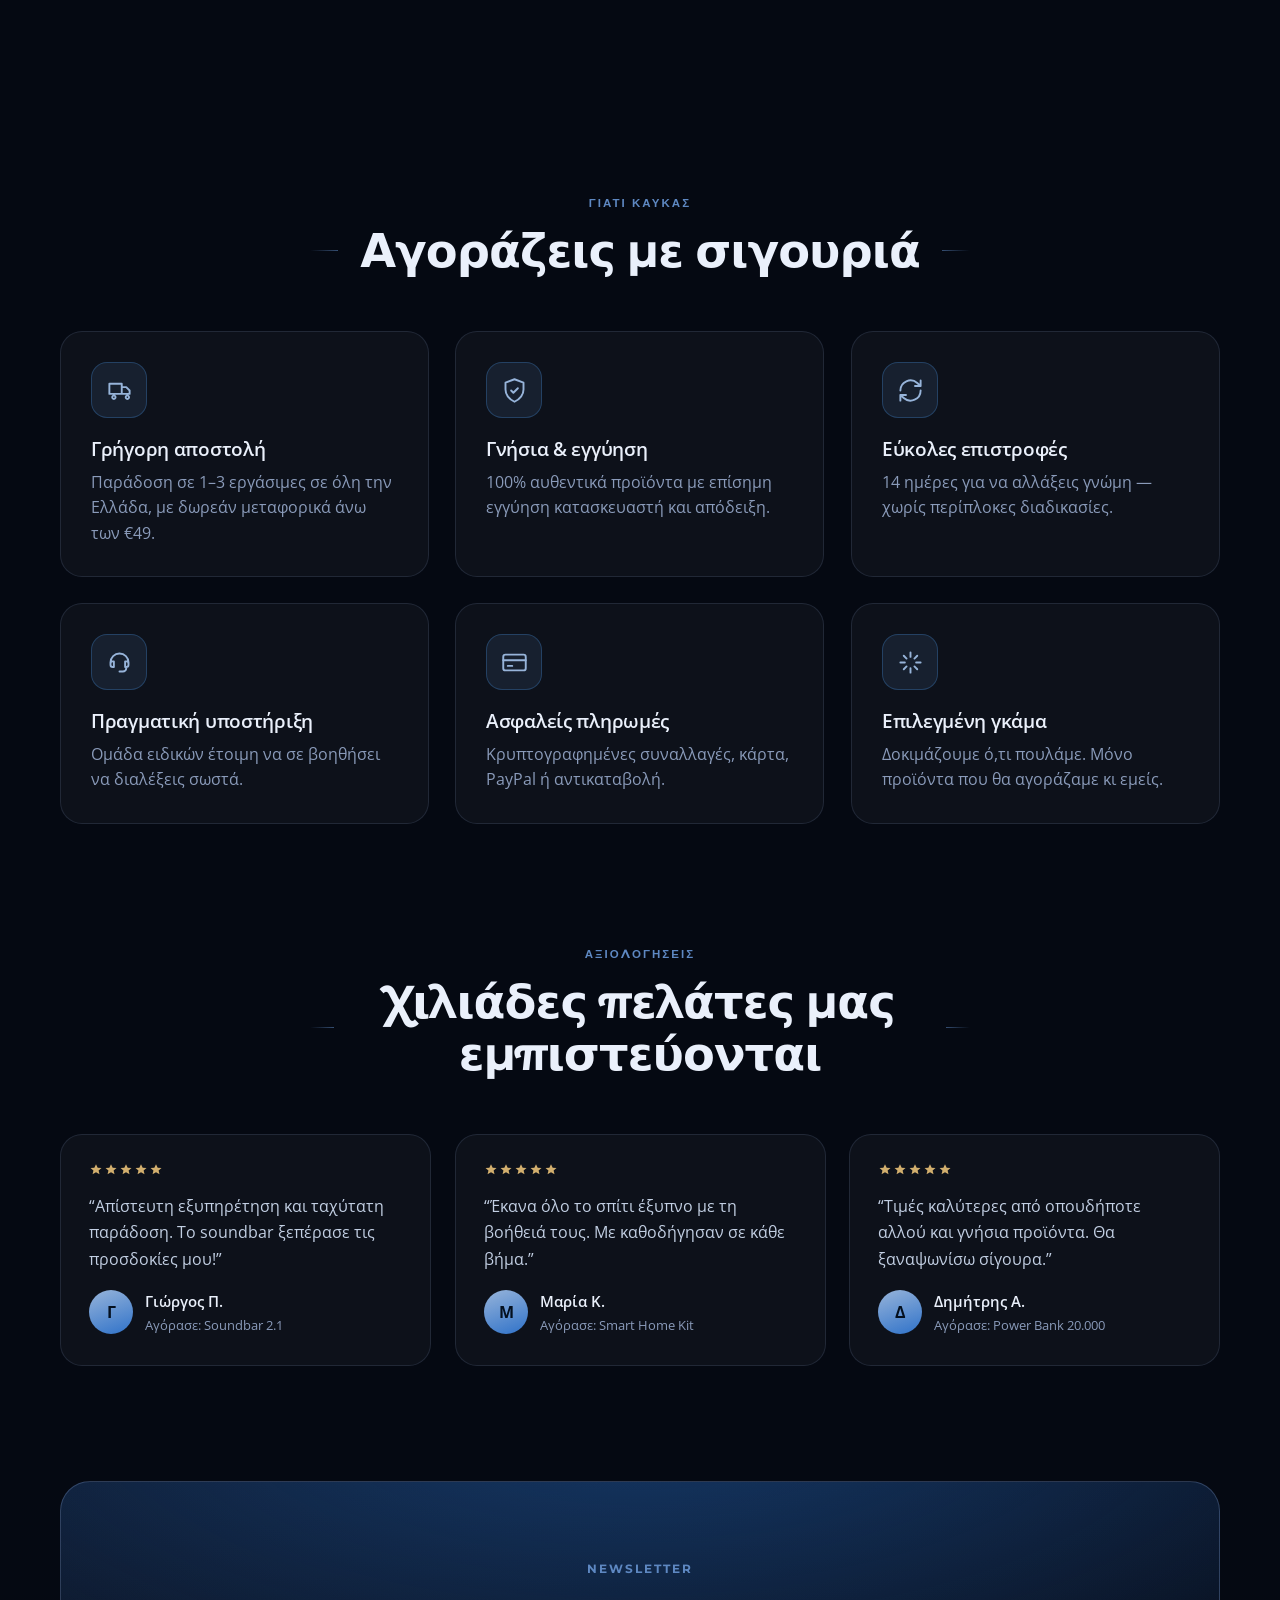
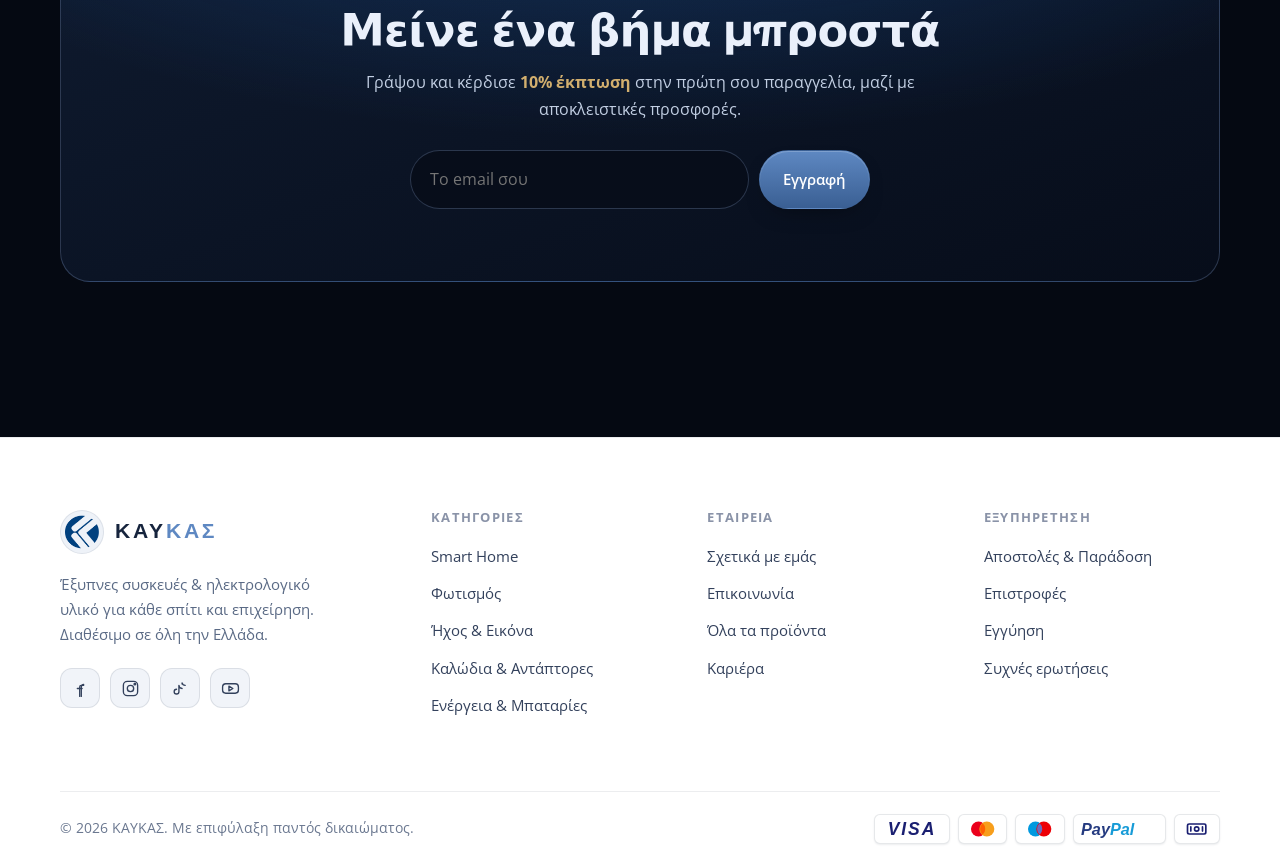
==== commit a553a3e4: "Push mobile menu items below the header (account for announcement bar); cache v4 Co-Authored-By: Cla" ====
--- a/index.html
+++ b/index.html
@@ -11,7 +11,7 @@
   <link rel="preconnect" href="https://fonts.googleapis.com">
   <link rel="preconnect" href="https://fonts.gstatic.com" crossorigin>
   <link href="https://fonts.googleapis.com/css2?family=Montserrat:wght@400;500;600;700;800&family=Open+Sans:wght@300;400;500;600;700&display=swap" rel="stylesheet">
-  <link rel="stylesheet" href="assets/css/styles.css?v=3">
+  <link rel="stylesheet" href="assets/css/styles.css?v=4">
 </head>
 <body data-page="home">
   <div id="site-header"></div>
@@ -109,8 +109,8 @@
 
   <div id="site-footer"></div>
 
-  <script src="assets/js/data.js?v=3"></script>
-  <script src="assets/js/main.js?v=3"></script>
+  <script src="assets/js/data.js?v=4"></script>
+  <script src="assets/js/main.js?v=4"></script>
   <script>
     document.addEventListener('DOMContentLoaded', () => {
       // check icons (split section)
--- a/assets/css/styles.css
+++ b/assets/css/styles.css
@@ -342,7 +342,7 @@
 .mobile-panel .inner {
   position: absolute; top: 0; right: 0; height: 100%; width: min(86vw, 360px);
   background: var(--navy-900); border-left: 1px solid var(--line);
-  padding: calc(var(--nav-h) + 20px) 26px 26px; display: flex; flex-direction: column; gap: 8px;
+  padding: calc(var(--nav-h) + 72px) 26px 26px; display: flex; flex-direction: column; gap: 8px;
   transform: translateX(100%); transition: transform var(--t-slow) var(--ease-out);
   overflow-y: auto;
 }
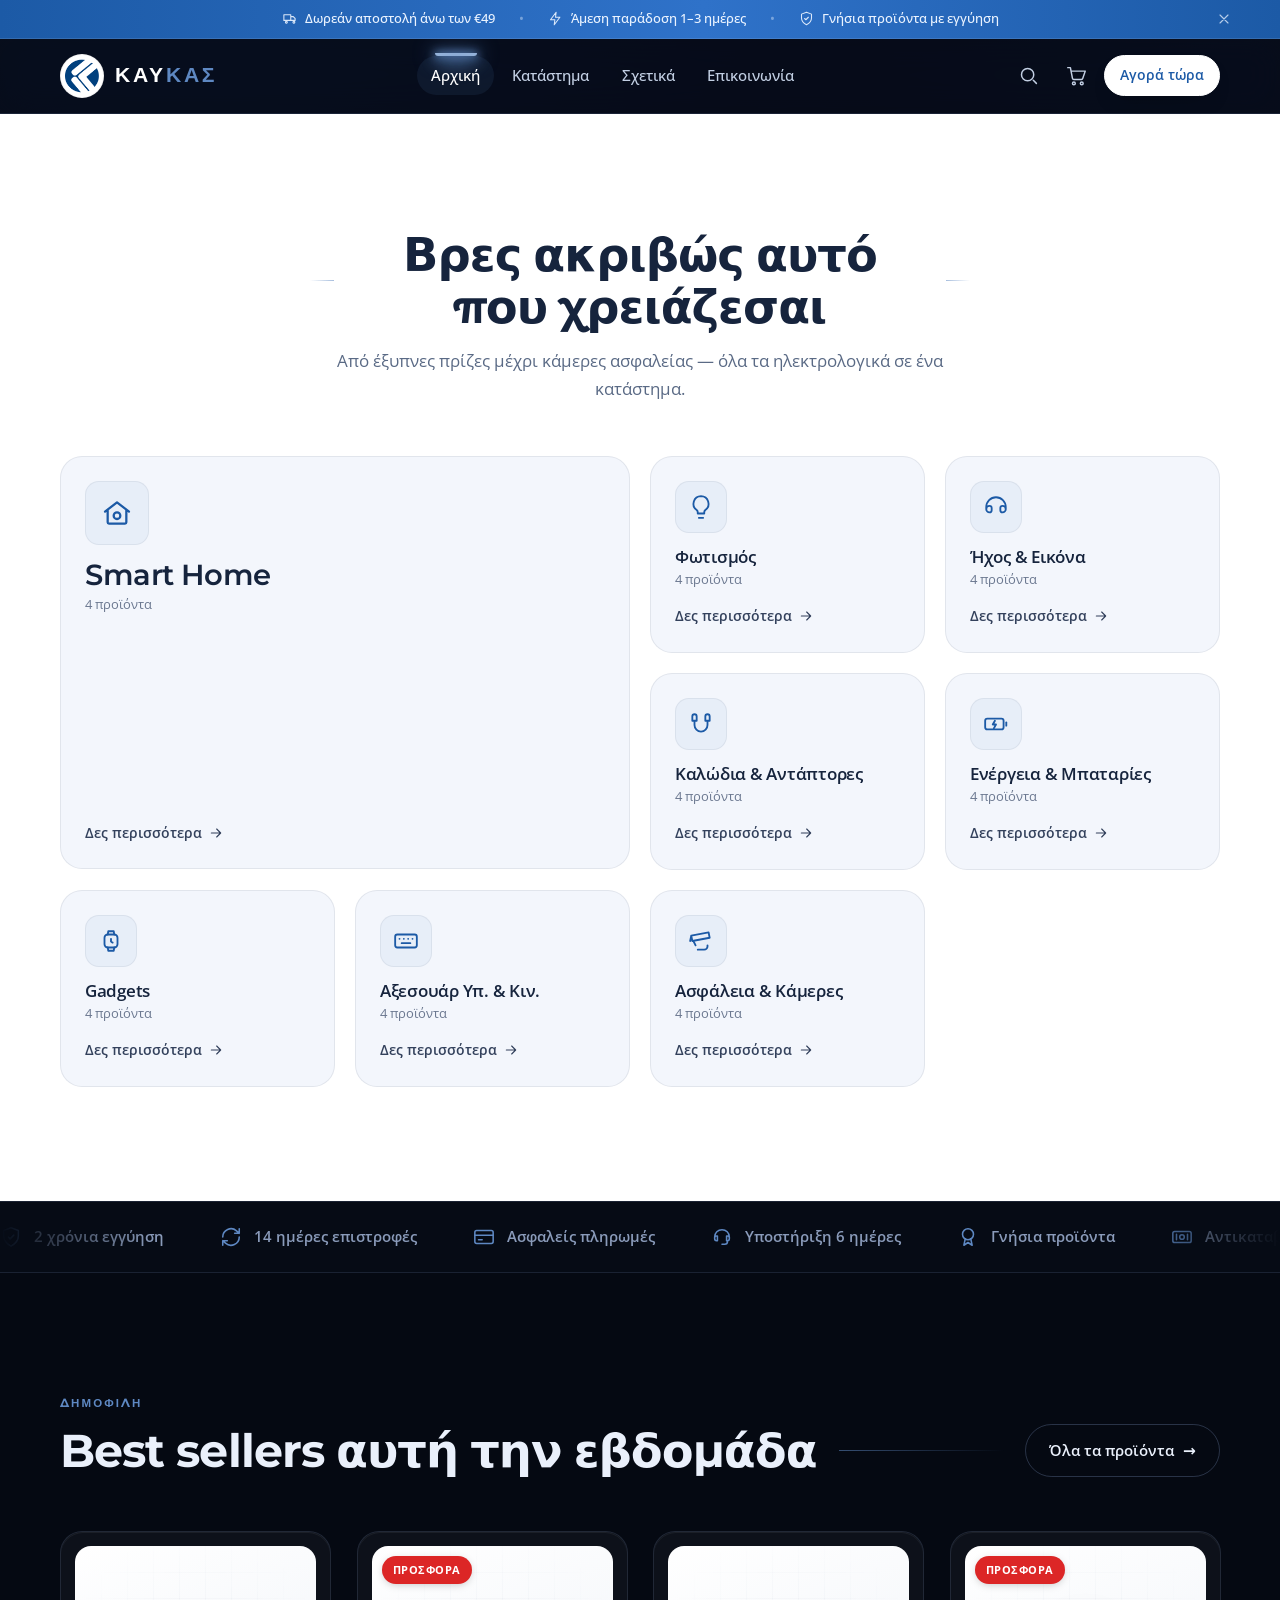
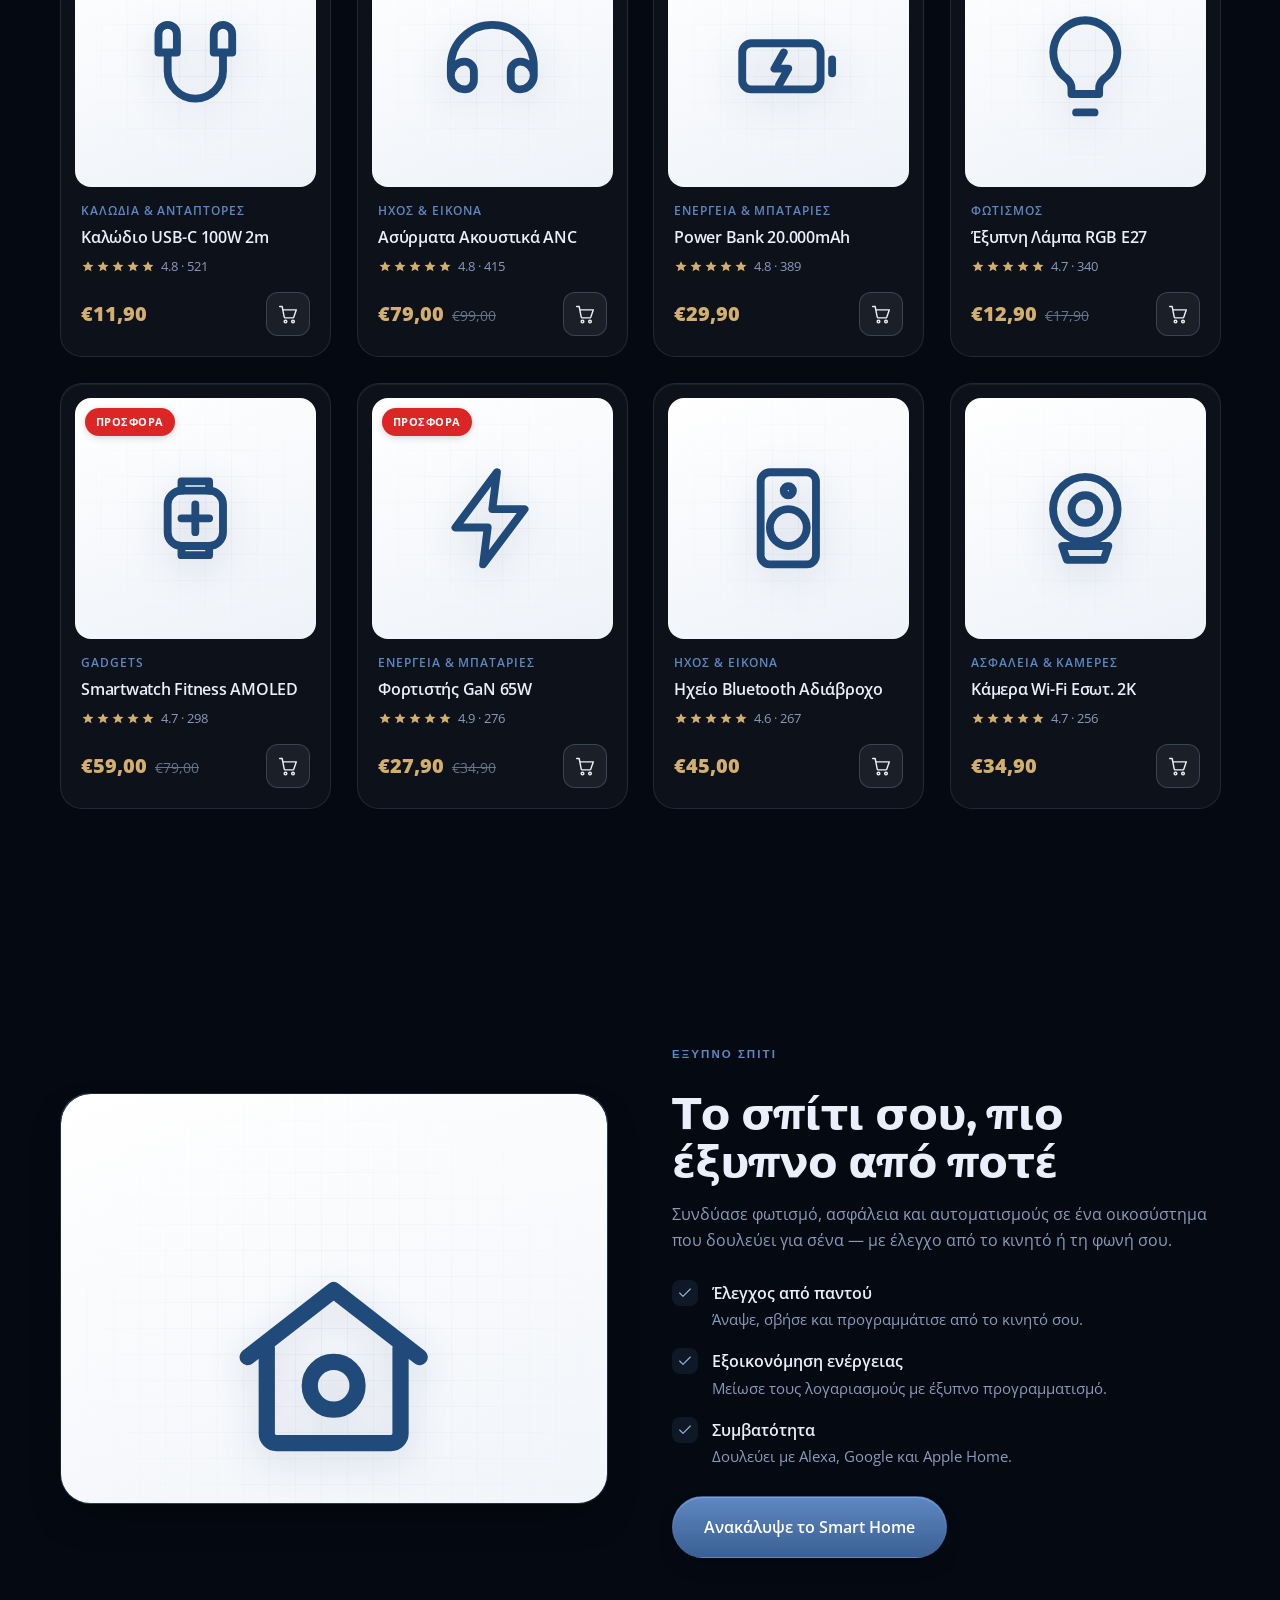
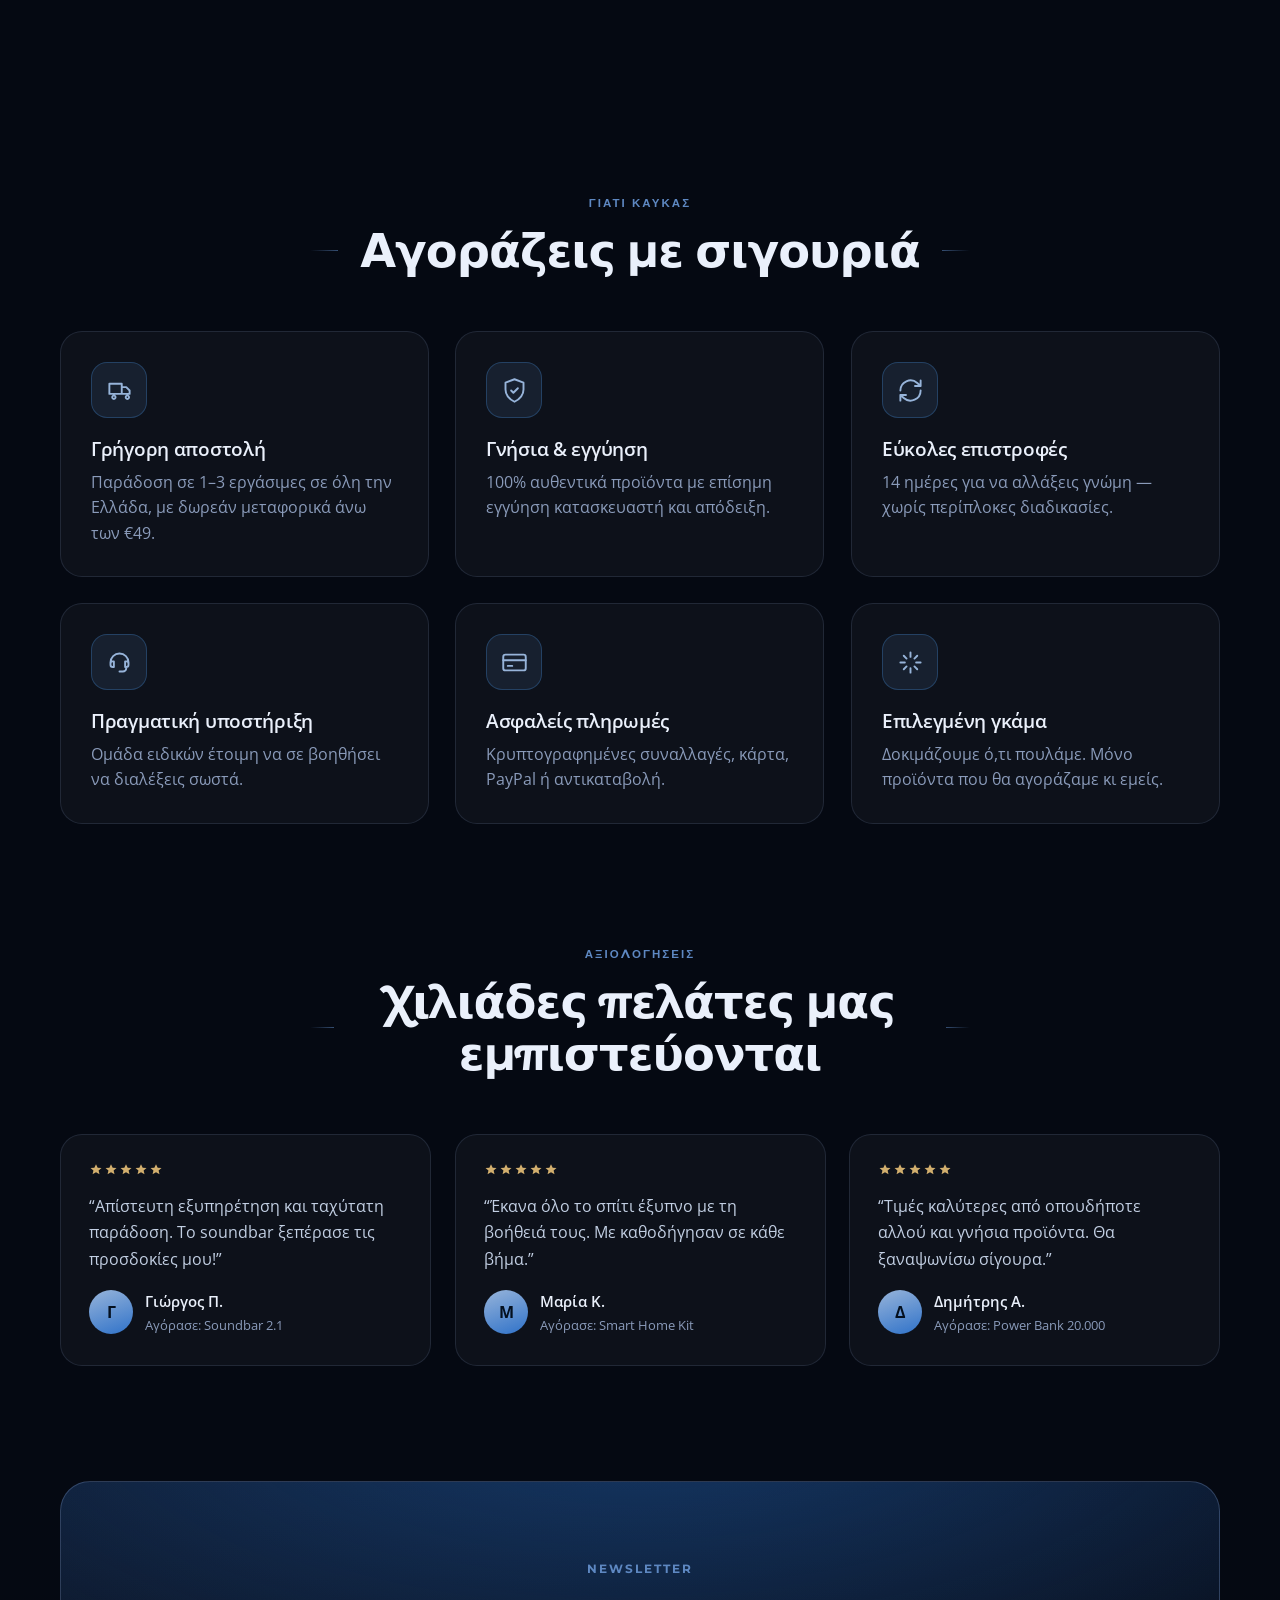
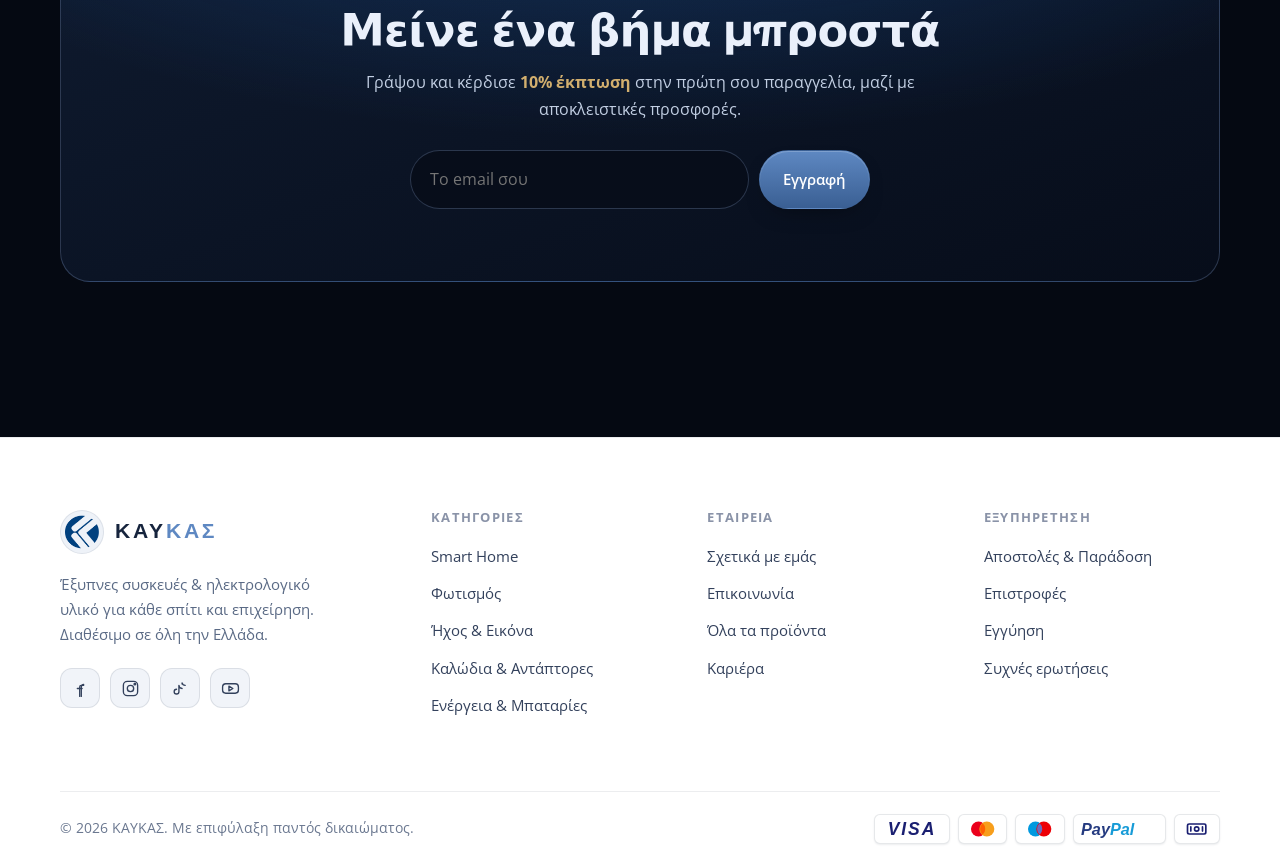
==== commit 45d99406: "Restart marquee animation after JS populates it (reliable on mobile); cache v5 Co-Authored-By: Claud" ====
--- a/index.html
+++ b/index.html
@@ -11,7 +11,7 @@
   <link rel="preconnect" href="https://fonts.googleapis.com">
   <link rel="preconnect" href="https://fonts.gstatic.com" crossorigin>
   <link href="https://fonts.googleapis.com/css2?family=Montserrat:wght@400;500;600;700;800&family=Open+Sans:wght@300;400;500;600;700&display=swap" rel="stylesheet">
-  <link rel="stylesheet" href="assets/css/styles.css?v=4">
+  <link rel="stylesheet" href="assets/css/styles.css?v=5">
 </head>
 <body data-page="home">
   <div id="site-header"></div>
@@ -109,8 +109,8 @@
 
   <div id="site-footer"></div>
 
-  <script src="assets/js/data.js?v=4"></script>
-  <script src="assets/js/main.js?v=4"></script>
+  <script src="assets/js/data.js?v=5"></script>
+  <script src="assets/js/main.js?v=5"></script>
   <script>
     document.addEventListener('DOMContentLoaded', () => {
       // check icons (split section)
@@ -121,7 +121,10 @@
       // trust marquee
       const items = [['shield','2 χρόνια εγγύηση'],['refresh','14 ημέρες επιστροφές'],['card','Ασφαλείς πληρωμές'],['headset','Υποστήριξη 6 ημέρες'],['award','Γνήσια προϊόντα'],['cash','Αντικαταβολή']];
       const one = items.map(([ic,t]) => `<span class="item">${icon(ic)} ${t}</span>`).join('');
-      document.getElementById('trustTrack').innerHTML = one + one;
+      const track = document.getElementById('trustTrack');
+      track.innerHTML = one + one;
+      // restart the CSS animation now that the bar has content (mobile sometimes won't run it otherwise)
+      track.style.animation = 'none'; void track.offsetWidth; track.style.animation = '';
 
       // categories
       document.getElementById('catGrid').innerHTML = CATEGORIES.map((c, i) => `
